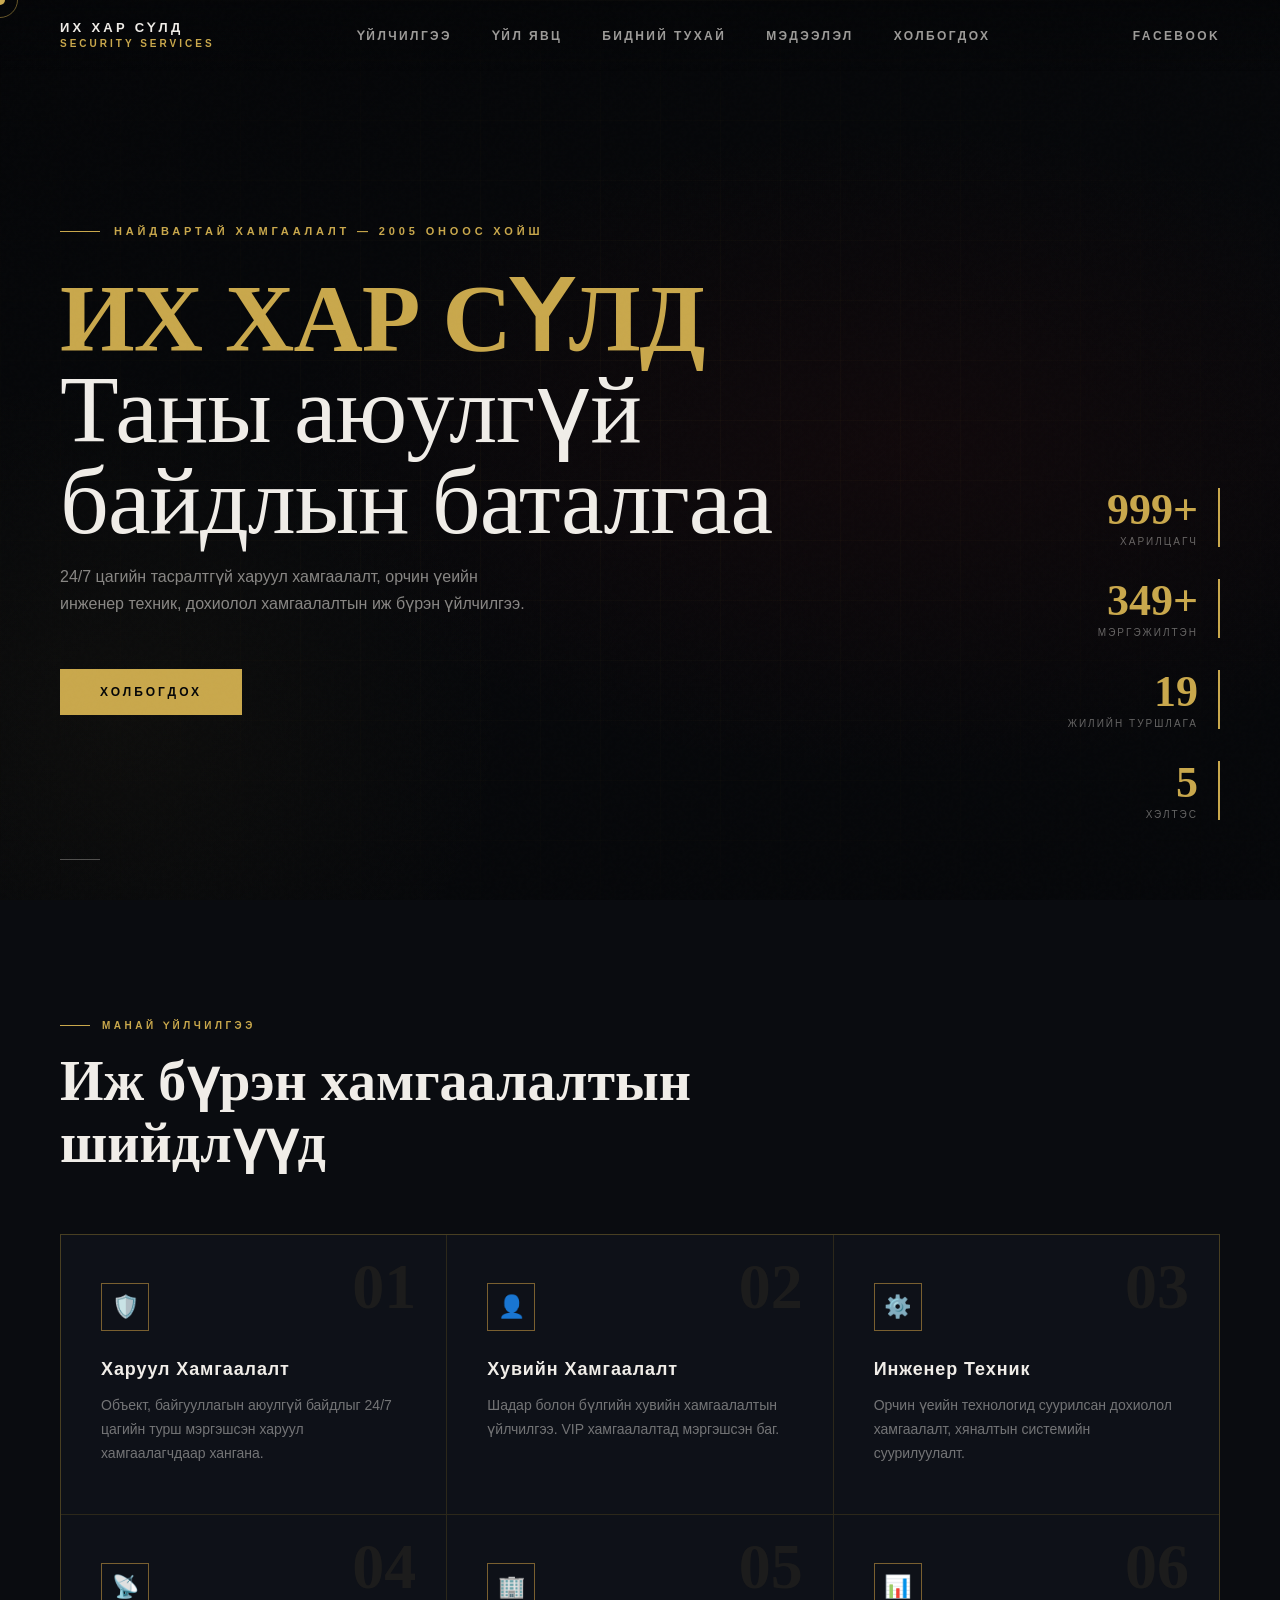
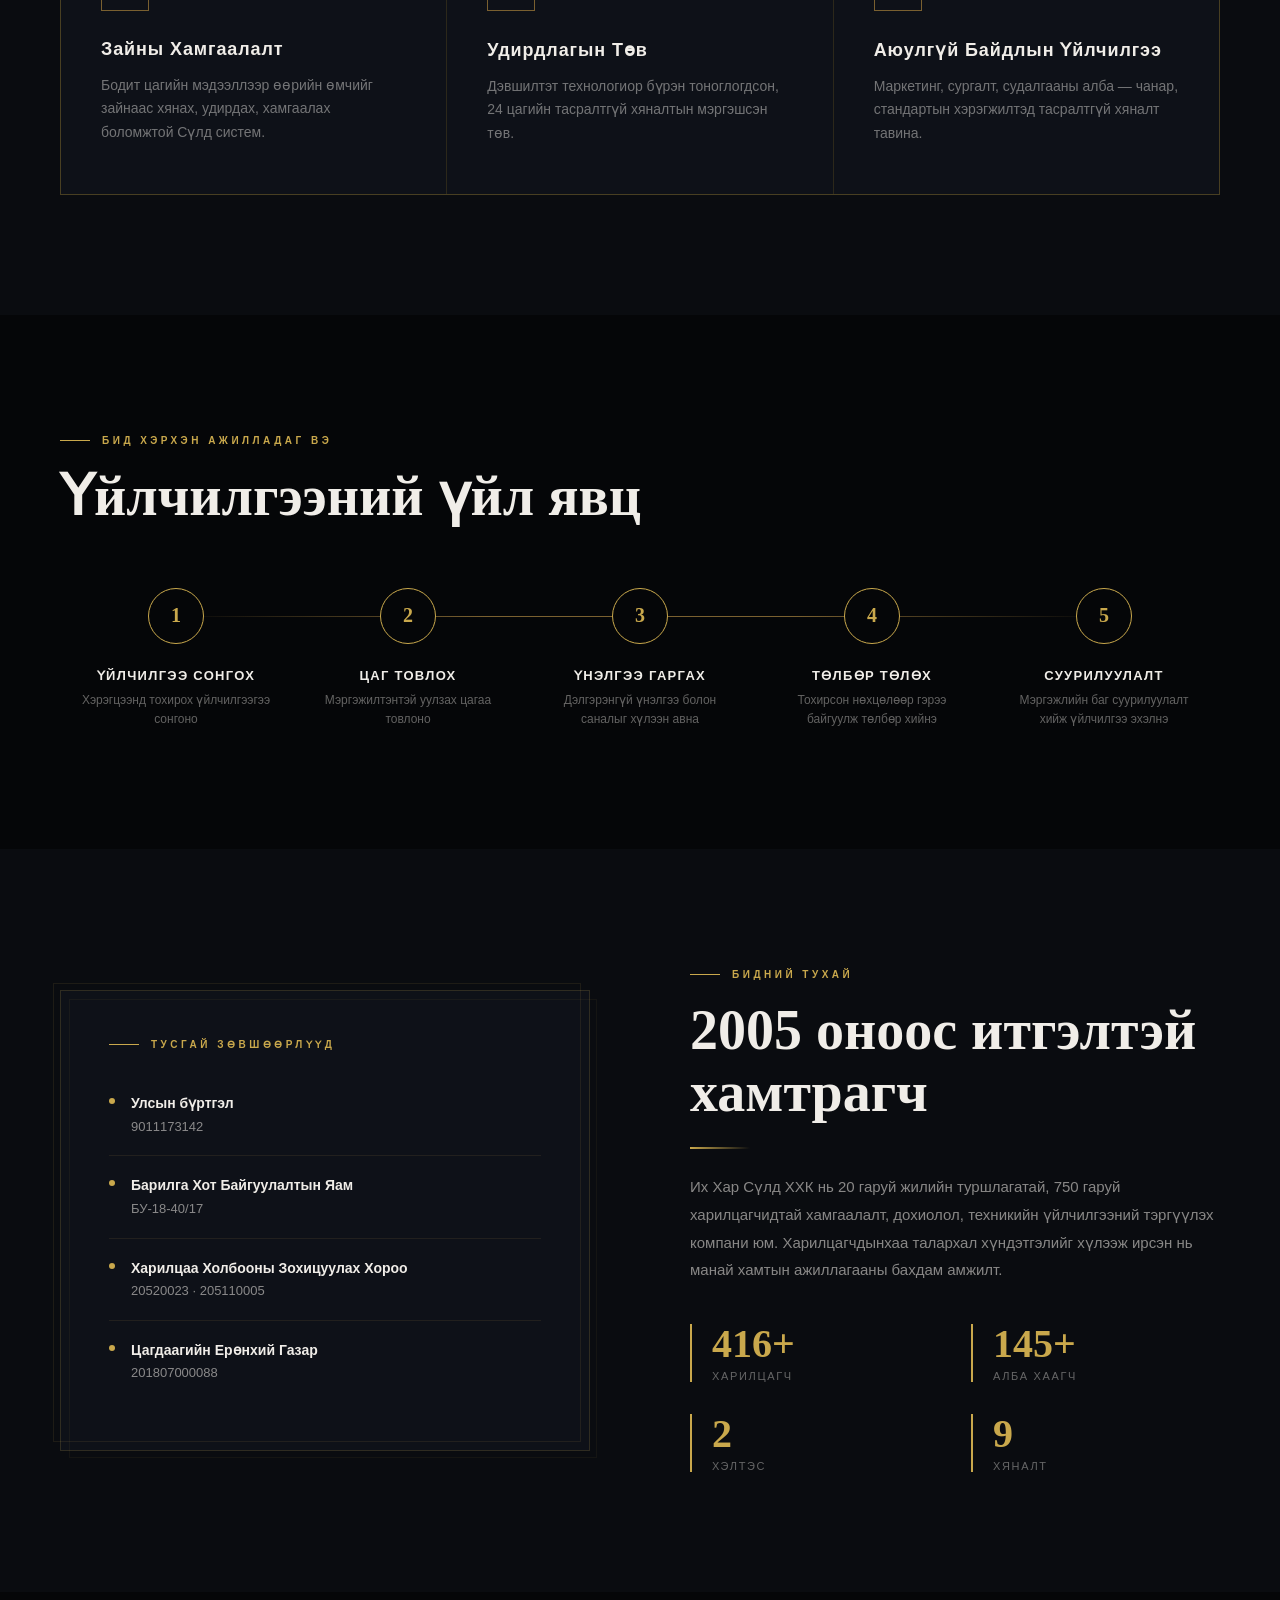
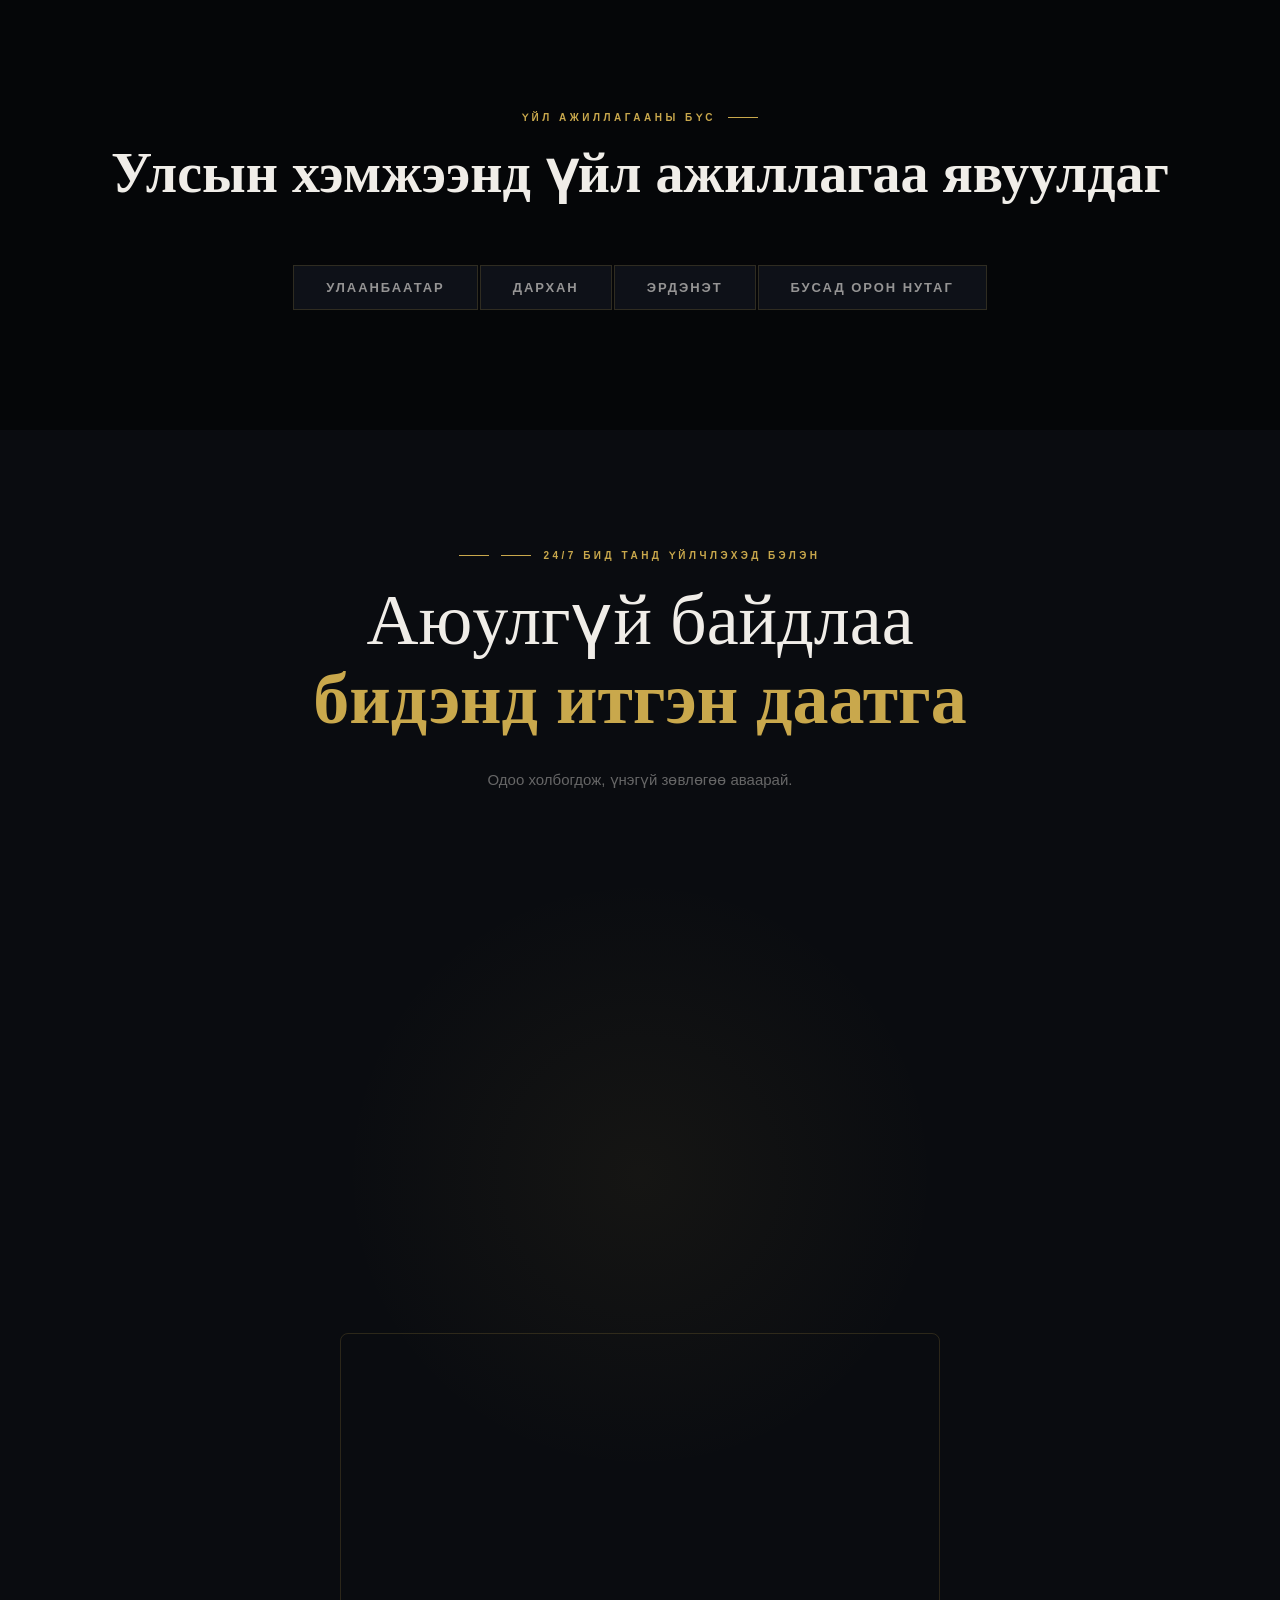
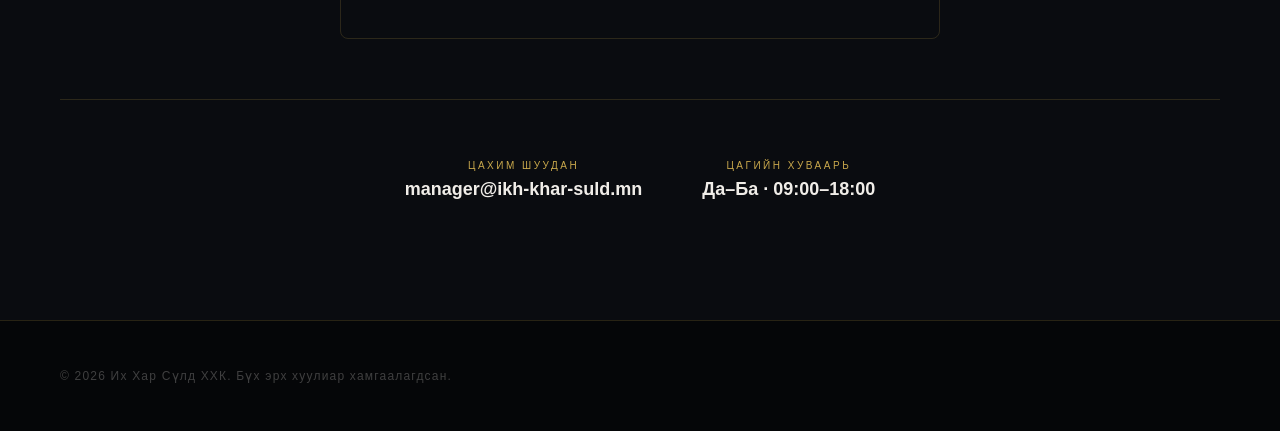
==== index.html @ 45e21edd "Add files via upload" ====
<!DOCTYPE html>
<html lang="mn">
<head>
<meta charset="UTF-8">
<meta name="viewport" content="width=device-width, initial-scale=1.0">
<title>Их Хар Сүлд ХХК</title>
<link rel="icon" href="data:image/svg+xml,<svg xmlns='http://www.w3.org/2000/svg' viewBox='0 0 100 100'><text y='.9em' font-size='90'>🛡️</text></svg>">
<link href="https://fonts.googleapis.com/icon?family=Material+Icons+Round" rel="stylesheet">
  <style>
  :root {
    --black: #050608;
    --deep: #0a0c10;
    --panel: #0e1118;
    --gold: #c9a84c;
    --gold-light: #e8c97a;
    --gold-dim: #7a6030;
    --red: #8b1a1a;
    --red-bright: #c0392b;
    --white: #f0ede8;
    --grey: #6b7280;
    --border: rgba(201,168,76,0.18);
  }

  *, *::before, *::after { margin: 0; padding: 0; box-sizing: border-box; }

  html { scroll-behavior: smooth; }

  body {
    background: var(--black);
    color: var(--white);
    font-family: 'Rajdhani', sans-serif;
    overflow-x: hidden;
    cursor: none;
  }

  /* Custom cursor */
  .cursor {
    width: 10px; height: 10px;
    background: var(--gold);
    border-radius: 50%;
    position: fixed; top: 0; left: 0;
    pointer-events: none;
    z-index: 9999;
    transition: transform 0.1s;
    mix-blend-mode: screen;
  }
  .cursor-ring {
    width: 36px; height: 36px;
    border: 1px solid rgba(201,168,76,0.5);
    border-radius: 50%;
    position: fixed; top: 0; left: 0;
    pointer-events: none;
    z-index: 9998;
    transition: transform 0.18s ease, width 0.2s, height 0.2s;
  }

  /* Noise overlay */
  body::before {
    content: '';
    position: fixed; inset: 0;
    background-image: url("data:image/svg+xml,%3Csvg viewBox='0 0 256 256' xmlns='http://www.w3.org/2000/svg'%3E%3Cfilter id='noise'%3E%3CfeTurbulence type='fractalNoise' baseFrequency='0.9' numOctaves='4' stitchTiles='stitch'/%3E%3C/filter%3E%3Crect width='100%25' height='100%25' filter='url(%23noise)' opacity='0.03'/%3E%3C/svg%3E");
    pointer-events: none;
    z-index: 1000;
    opacity: 0.4;
  }

  /* ─── NAV ─── */
  nav {
    position: fixed; top: 0; left: 0; right: 0;
    z-index: 900;
    padding: 20px 60px;
    display: flex; align-items: center; justify-content: space-between;
    background: linear-gradient(to bottom, rgba(5,6,8,0.95), transparent);
    border-bottom: 1px solid transparent;
    transition: border-color 0.3s, background 0.3s;
  }
  nav.scrolled {
    background: rgba(5,6,8,0.97);
    border-bottom: none;
  }
  .nav-logo {
    display: flex; align-items: center; gap: 14px;
    text-decoration: none;
  }
  .nav-logo-icon {
    width: 44px; height: 44px;
    border: 1.5px solid var(--gold);
    display: flex; align-items: center; justify-content: center;
    font-size: 20px;
    color: var(--gold);
    font-family: 'Cormorant Garamond', serif;
    font-weight: 700;
    position: relative;
  }
  .nav-logo-icon::before {
    content: '';
    position: absolute; inset: 3px;
    border: 1px solid rgba(201,168,76,0.2);
  }
  .nav-logo-text {
    font-size: 13px; letter-spacing: 0.25em;
    color: var(--white); text-transform: uppercase;
    font-weight: 600; line-height: 1.3;
  }
  .nav-logo-text span {
    display: block; color: var(--gold); font-size: 10px; letter-spacing: 0.3em;
  }
  .nav-links {
    display: flex; gap: 40px; list-style: none;
  }
  .nav-links a {
    color: rgba(240,237,232,0.65);
    text-decoration: none;
    font-size: 12px; letter-spacing: 0.2em; text-transform: uppercase;
    font-weight: 600;
    transition: color 0.3s;
    position: relative;
  }
  .nav-links a::after {
    content: '';
    position: absolute; bottom: -4px; left: 0; right: 0;
    height: 1px; background: var(--gold);
    transform: scaleX(0); transform-origin: left;
    transition: transform 0.3s;
  }
  .nav-links a:hover { color: var(--gold); }
  .nav-links a:hover::after { transform: scaleX(1); }
  .nav-cta {
    background: transparent;
    border: 1px solid var(--gold);
    color: var(--gold);
    padding: 10px 24px;
    font-size: 11px; letter-spacing: 0.2em; text-transform: uppercase;
    font-weight: 600; font-family: 'Rajdhani', sans-serif;
    cursor: none;
    transition: background 0.3s, color 0.3s;
  }
  .nav-cta:hover { background: var(--gold); color: var(--black); }

  /* ─── HERO ─── */
  .hero {
    min-height: 100vh;
    display: flex; flex-direction: column; justify-content: center;
    padding: 120px 60px 80px;
    position: relative;
    overflow: hidden;
  }
  .hero-bg {
    position: absolute; inset: 0;
    background: transparent;
    z-index: 0;
  }
  .hero-bg::after {
    content: '';
    position: absolute; inset: 0;
    background-image: url('img/background.jpg');
    background-size: cover;
    background-position: center;
    background-attachment: fixed;
    background-repeat: no-repeat;
    opacity: 0.5;
    z-index: 0;
  }
  .hero-bg::before {
    content: '';
    position: absolute; inset: 0;
    background:
      radial-gradient(ellipse 80% 60% at 70% 50%, rgba(139,26,26,0.08) 0%, transparent 60%),
      radial-gradient(ellipse 60% 80% at 10% 80%, rgba(201,168,76,0.04) 0%, transparent 50%),
      linear-gradient(160deg, rgba(5,6,8,0.3) 0%, rgba(10,12,16,0.3) 50%, rgba(8,10,14,0.3) 100%);
    z-index: 1;
  }
  .hero-grid {
    position: absolute; inset: 0;
    background-image:
      linear-gradient(rgba(201,168,76,0.04) 1px, transparent 1px),
      linear-gradient(90deg, rgba(201,168,76,0.04) 1px, transparent 1px);
    background-size: 60px 60px;
    mask-image: radial-gradient(ellipse 70% 70% at 50% 50%, black, transparent);
    z-index: 1;
  }
  .hero-line-top {
    position: absolute; top: 0; left: 60px; right: 60px;
    height: 1px;
    background: linear-gradient(90deg, transparent, var(--gold), transparent);
    opacity: 0.4;
    animation: lineGlow 3s ease-in-out infinite alternate;
  }
  @keyframes lineGlow {
    from { opacity: 0.2; }
    to { opacity: 0.6; }
  }
  .hero-content { position: relative; z-index: 2; max-width: 800px; }
  .hero-tag {
    font-size: 11px; letter-spacing: 0.35em; text-transform: uppercase;
    color: var(--gold); font-weight: 600;
    display: flex; align-items: center; gap: 14px;
    margin-bottom: 36px;
    opacity: 0; animation: fadeUp 0.8s 0.2s forwards;
  }
  .hero-tag::before {
    content: ''; width: 40px; height: 1px; background: var(--gold);
  }
  .hero-title {
    font-family: 'Cormorant Garamond', serif;
    font-size: clamp(52px, 8vw, 96px);
    font-weight: 300; line-height: 0.95;
    letter-spacing: -0.01em;
    margin-bottom: 16px;
    opacity: 0; animation: fadeUp 0.9s 0.4s forwards;
  }
  .hero-title strong {
    font-weight: 700; color: var(--gold);
    display: block;
  }
  .hero-title em {
    font-style: normal; color: rgba(240,237,232,0.45);
    font-size: 0.55em; letter-spacing: 0.15em;
    display: block; margin-top: 8px;
    font-family: 'Rajdhani', sans-serif; font-weight: 400;
  }
  .hero-desc {
    font-size: 16px; line-height: 1.7;
    color: rgba(240,237,232,0.55);
    max-width: 480px; margin-bottom: 52px;
    font-weight: 400;
    opacity: 0; animation: fadeUp 1s 0.6s forwards;
  }
  .hero-actions {
    display: flex; gap: 20px; align-items: center;
    opacity: 0; animation: fadeUp 1s 0.8s forwards;
  }
  .btn-primary {
    background: var(--gold);
    color: var(--black);
    padding: 16px 40px;
    font-family: 'Rajdhani', sans-serif;
    font-size: 12px; letter-spacing: 0.25em; text-transform: uppercase;
    font-weight: 700; text-decoration: none;
    display: inline-block;
    transition: background 0.3s, transform 0.2s;
    position: relative; overflow: hidden;
  }
  .btn-primary::before {
    content: '';
    position: absolute; top: 0; left: -100%; right: 100%; bottom: 0;
    background: rgba(255,255,255,0.15);
    transition: left 0.4s, right 0.4s;
  }
  .btn-primary:hover::before { left: 0; right: 0; }
  .btn-secondary {
    color: rgba(240,237,232,0.6);
    font-size: 12px; letter-spacing: 0.2em; text-transform: uppercase;
    font-weight: 600; text-decoration: none;
    display: flex; align-items: center; gap: 10px;
    transition: color 0.3s;
  }
  .btn-secondary:hover { color: var(--gold); }
  .btn-secondary::after { content: '→'; font-size: 16px; transition: transform 0.2s; }
  .btn-secondary:hover::after { transform: translateX(4px); }

  .hero-stats {
    position: absolute; right: 60px; bottom: 80px;
    display: flex; flex-direction: column; gap: 32px;
    z-index: 2;
    opacity: 0; animation: fadeLeft 1s 1s forwards;
  }
  .stat {
    text-align: right;
    border-right: 2px solid var(--gold);
    padding-right: 20px;
  }
  .stat-num {
    font-family: 'Cormorant Garamond', serif;
    font-size: 44px; font-weight: 700;
    color: var(--gold); line-height: 1;
  }
  .stat-label {
    font-size: 10px; letter-spacing: 0.2em; text-transform: uppercase;
    color: rgba(240,237,232,0.4); margin-top: 4px;
  }

  .scroll-hint {
    position: absolute; bottom: 40px; left: 60px;
    display: flex; align-items: center; gap: 12px;
    font-size: 10px; letter-spacing: 0.25em; text-transform: uppercase;
    color: rgba(240,237,232,0.3);
    z-index: 2;
    opacity: 0; animation: fadeUp 1s 1.2s forwards;
  }
  .scroll-line {
    width: 40px; height: 1px;
    background: rgba(240,237,232,0.3);
    position: relative; overflow: hidden;
  }
  .scroll-line::after {
    content: '';
    position: absolute; top: 0; left: -100%; bottom: 0; width: 100%;
    background: var(--gold);
    animation: scrollAnim 2s ease-in-out infinite;
  }
  @keyframes scrollAnim {
    0% { left: -100%; } 100% { left: 100%; }
  }

  @keyframes fadeUp {
    from { opacity: 0; transform: translateY(30px); }
    to { opacity: 1; transform: translateY(0); }
  }
  @keyframes fadeLeft {
    from { opacity: 0; transform: translateX(30px); }
    to { opacity: 1; transform: translateX(0); }
  }

  /* ─── SECTION BASE ─── */
  section { padding: 120px 60px; }
  .section-tag {
    font-size: 10px; letter-spacing: 0.35em; text-transform: uppercase;
    color: var(--gold); font-weight: 600;
    display: flex; align-items: center; gap: 12px;
    margin-bottom: 20px;
  }
  .section-tag::before { content: ''; width: 30px; height: 1px; background: var(--gold); }
  .section-title {
    font-family: 'Cormorant Garamond', serif;
    font-size: clamp(36px, 5vw, 56px);
    font-weight: 600; line-height: 1.1;
    margin-bottom: 60px;
  }
  .divider {
    width: 60px; height: 2px;
    background: linear-gradient(90deg, var(--gold), transparent);
    margin: 24px 0;
  }

  /* ─── SERVICES ─── */
  .services-section {
    background: var(--deep);
    background-image: url('img/background.jpg');
    background-size: cover;
    background-position: center;
    background-attachment: fixed;
    background-repeat: no-repeat;
    background-blend-mode: overlay;
  }
  .services-grid {
    display: grid;
    grid-template-columns: repeat(3, 1fr);
    gap: 1px;
    background: var(--border);
    border: 1px solid var(--border);
  }
  .service-card {
    background: var(--panel);
    padding: 48px 40px;
    position: relative;
    overflow: hidden;
    transition: background 0.4s;
  }
  .service-card::before {
    content: '';
    position: absolute; top: 0; left: 0; right: 0;
    height: 2px;
    background: linear-gradient(90deg, transparent, var(--gold), transparent);
    transform: scaleX(0); transform-origin: center;
    transition: transform 0.5s;
  }
  .service-card:hover { background: #111318; }
  .service-card:hover::before { transform: scaleX(1); }
  .service-num {
    font-family: 'Cormorant Garamond', serif;
    font-size: 64px; font-weight: 700;
    color: rgba(201,168,76,0.08);
    position: absolute; top: 20px; right: 30px;
    line-height: 1;
    transition: color 0.4s;
  }
  .service-card:hover .service-num { color: rgba(201,168,76,0.15); }
  .service-icon {
    width: 48px; height: 48px;
    border: 1px solid var(--gold-dim);
    display: flex; align-items: center; justify-content: center;
    font-size: 22px; margin-bottom: 28px;
    transition: border-color 0.3s;
  }
  .service-card:hover .service-icon { border-color: var(--gold); }
  .service-title {
    font-size: 18px; font-weight: 700;
    letter-spacing: 0.05em; margin-bottom: 14px;
    color: var(--white);
  }
  .service-desc {
    font-size: 14px; line-height: 1.7;
    color: rgba(240,237,232,0.45); font-weight: 400;
  }

  /* ─── HOW WE WORK ─── */
  .process-section {
    background: var(--black);
    background-image: url('img/background.jpg');
    background-size: cover;
    background-position: center;
    background-attachment: fixed;
    background-repeat: no-repeat;
    background-blend-mode: darken;
  }
  .process-flow {
    display: grid; grid-template-columns: repeat(5, 1fr);
    position: relative; margin-top: 20px;
  }
  .process-flow::before {
    content: '';
    position: absolute; top: 28px; left: 10%; right: 10%;
    height: 1px;
    background: linear-gradient(90deg, transparent, var(--gold-dim), var(--gold-dim), transparent);
  }
  .process-step { text-align: center; padding: 0 20px; position: relative; }
  .step-dot {
    width: 56px; height: 56px;
    border: 1.5px solid var(--gold);
    border-radius: 50%;
    display: flex; align-items: center; justify-content: center;
    margin: 0 auto 24px;
    background: var(--black);
    font-family: 'Cormorant Garamond', serif;
    font-size: 20px; font-weight: 700;
    color: var(--gold);
    position: relative; z-index: 1;
    transition: background 0.3s;
  }
  .process-step:hover .step-dot { background: var(--gold); color: var(--black); }
  .step-title {
    font-size: 13px; letter-spacing: 0.1em;
    font-weight: 700; color: var(--white);
    text-transform: uppercase; margin-bottom: 8px;
  }
  .step-desc {
    font-size: 12px; color: rgba(240,237,232,0.4); line-height: 1.6;
  }

  /* ─── ABOUT ─── */
  .about-section {
    background: var(--deep);
    background-image: url('img/background.jpg');
    background-size: cover;
    background-position: center;
    background-attachment: fixed;
    background-repeat: no-repeat;
    background-blend-mode: overlay;
    display: grid; grid-template-columns: 1fr 1fr;
    gap: 100px; align-items: center;
  }
  .about-visual {
    position: relative;
  }
  .about-frame {
    border: 1px solid var(--border);
    padding: 48px;
    background: var(--panel);
    position: relative;
  }
  .about-frame::before {
    content: '';
    position: absolute; top: -8px; left: -8px; right: 8px; bottom: 8px;
    border: 1px solid rgba(201,168,76,0.1);
    pointer-events: none;
  }
  .about-frame::after {
    content: '';
    position: absolute; top: 8px; left: 8px; right: -8px; bottom: -8px;
    border: 1px solid rgba(201,168,76,0.06);
    pointer-events: none;
  }
  .license-item {
    display: flex; gap: 16px; align-items: flex-start;
    padding: 18px 0; border-bottom: 1px solid rgba(201,168,76,0.1);
  }
  .license-item:last-child { border-bottom: none; }
  .license-dot {
    width: 6px; height: 6px;
    background: var(--gold); border-radius: 50%;
    margin-top: 6px; flex-shrink: 0;
  }
  .license-text { font-size: 13px; color: rgba(240,237,232,0.55); line-height: 1.6; }
  .license-text strong { color: var(--white); display: block; margin-bottom: 2px; font-size: 14px; }
  .about-text .section-title { margin-bottom: 24px; }
  .about-body {
    font-size: 15px; line-height: 1.85;
    color: rgba(240,237,232,0.55); margin-bottom: 40px;
  }
  .about-stats {
    display: grid; grid-template-columns: repeat(2, 1fr); gap: 32px;
  }
  .astat {
    border-left: 2px solid var(--gold);
    padding-left: 20px;
  }
  .astat-num {
    font-family: 'Cormorant Garamond', serif;
    font-size: 40px; font-weight: 700; color: var(--gold); line-height: 1;
  }
  .astat-label {
    font-size: 11px; letter-spacing: 0.15em; text-transform: uppercase;
    color: rgba(240,237,232,0.4); margin-top: 6px;
  }

  /* ─── REGIONS ─── */
  .regions-section {
    background: var(--black);
    background-image: url('img/background.jpg');
    background-size: cover;
    background-position: center;
    background-attachment: fixed;
    background-repeat: no-repeat;
    background-blend-mode: darken;
    text-align: center;
  }
  .regions-section .section-tag { justify-content: center; }
  .regions-section .section-tag::before { display: none; }
  .regions-section .section-tag::after { content: ''; width: 30px; height: 1px; background: var(--gold); }
  .regions-grid {
    display: flex; justify-content: center; gap: 2px;
    flex-wrap: wrap; margin-top: 20px;
  }
  .region-chip {
    background: var(--panel);
    border: 1px solid var(--border);
    padding: 14px 32px;
    font-size: 13px; letter-spacing: 0.15em; text-transform: uppercase;
    font-weight: 600; color: rgba(240,237,232,0.6);
    transition: background 0.3s, color 0.3s, border-color 0.3s;
  }
  .region-chip:hover {
    background: rgba(201,168,76,0.08);
    border-color: var(--gold);
    color: var(--gold);
  }

  /* ─── CTA ─── */
  .cta-section {
    background: var(--deep);
    background-image: url('img/background.jpg');
    background-size: cover;
    background-position: center;
    background-attachment: fixed;
    background-repeat: no-repeat;
    background-blend-mode: overlay;
    text-align: center;
    padding: 120px 60px;
    position: relative; overflow: hidden;
  }
  .cta-section::before {
    content: '';
    position: absolute; top: 50%; left: 50%;
    transform: translate(-50%, -50%);
    width: 600px; height: 600px;
    background: radial-gradient(ellipse, rgba(201,168,76,0.06) 0%, transparent 70%);
    pointer-events: none;
  }
  .cta-title {
    font-family: 'Cormorant Garamond', serif;
    font-size: clamp(40px, 6vw, 72px);
    font-weight: 300; line-height: 1.1;
    max-width: 700px; margin: 0 auto 32px;
  }
  .cta-title strong { font-weight: 700; color: var(--gold); }
  .cta-sub {
    font-size: 15px; color: rgba(240,237,232,0.4);
    margin-bottom: 52px; max-width: 400px; margin-inline: auto; margin-bottom: 52px;
  }
  .cta-contact {
    display: flex; justify-content: center; gap: 60px;
    flex-wrap: wrap; margin-top: 60px;
    padding-top: 60px;
    border-top: 1px solid var(--border);
  }
  .contact-item { text-align: center; }
  .contact-label {
    font-size: 10px; letter-spacing: 0.25em; text-transform: uppercase;
    color: var(--gold); margin-bottom: 8px;
  }
  .contact-value {
    font-size: 18px; font-weight: 600; color: var(--white);
  }

  /* ─── FOOTER ─── */
  footer {
    background: var(--black);
    border-top: 1px solid var(--border);
    padding: 48px 60px;
    display: flex; align-items: center; justify-content: space-between;
  }
  .footer-copy {
    font-size: 12px; letter-spacing: 0.1em;
    color: rgba(240,237,232,0.25);
  }
  .footer-links {
    display: flex; gap: 32px; list-style: none;
  }
  .footer-links a {
    font-size: 11px; letter-spacing: 0.15em; text-transform: uppercase;
    color: rgba(240,237,232,0.3); text-decoration: none;
    transition: color 0.3s;
  }
  .footer-links a:hover { color: var(--gold); }

  /* ─── REVEAL ANIMATION ─── */
  .reveal {
    opacity: 0; transform: translateY(40px);
    transition: opacity 0.8s ease, transform 0.8s ease;
  }
  .reveal.visible { opacity: 1; transform: translateY(0); }

  @media (max-width: 1024px) {
    nav, .hero, section, footer { padding-left: 32px; padding-right: 32px; }
    .services-grid { grid-template-columns: repeat(2, 1fr); }
    .about-section { grid-template-columns: 1fr; gap: 60px; padding: 80px 32px; }
    .hero-stats { position: static; flex-direction: row; gap: 40px; margin-top: 60px; }
    .stat { text-align: left; border-right: none; border-left: 2px solid var(--gold); padding-left: 16px; padding-right: 0; }
    .process-flow { grid-template-columns: repeat(3, 1fr); gap: 40px; }
    .process-flow::before { display: none; }
    nav { padding: 16px 32px; }
    .nav-links { display: none; }
  }

  @media (max-width: 640px) {
    .services-grid { grid-template-columns: 1fr; }
    .process-flow { grid-template-columns: 1fr 1fr; }
    .about-stats { grid-template-columns: 1fr 1fr; }
  }
</style>
</head>
<body>

<div class="cursor" id="cursor"></div>
<div class="cursor-ring" id="cursorRing"></div>

<!-- NAV -->
<nav id="navbar">
  <a href="" class="nav-logo">
  <div class="nav-logo-text">
    Их Хар Сүлд
    <span>Security Services</span>
  </div>
</a>
  <ul class="nav-links">
    <li><a href="#services">Үйлчилгээ</a></li>
    <li><a href="#process">Үйл явц</a></li>
    <li><a href="#about">Бидний тухай</a></li>
    <li><a href="info.html">Мэдээлэл</a></li>
    <li><a href="#contact">Холбогдох</a></li>
  </ul>
  <ul class="nav-links">
    <li><a href="https://www.facebook.com/profile.php?id=100063890950295">Facebook</a></li>
  </ul>
</nav>

<!-- HERO -->
<section class="hero">
  <div class="hero-bg"></div>
  <div class="hero-grid"></div>
  <div class="hero-line-top"></div>

  <div class="hero-content">
    <div class="hero-tag">Найдвартай хамгаалалт — 2005 оноос хойш</div>
    <h1 class="hero-title">
      <strong>ИХ ХАР СҮЛД</strong>
      Таны аюулгүй байдлын
      баталгаа
    </h1>
    <p class="hero-desc">
      24/7 цагийн тасралтгүй харуул хамгаалалт, орчин үеийн инженер техник, дохиолол хамгаалалтын иж бүрэн үйлчилгээ.
    </p>
    <div class="hero-actions">
      <a href="#contact" class="btn-primary">Холбогдох</a>
    </div>
  </div>

  <div class="hero-stats">
    <div class="stat">
      <div class="stat-num">1000+</div>
      <div class="stat-label">Харилцагч</div>
    </div>
    <div class="stat">
      <div class="stat-num">350+</div>
      <div class="stat-label">Мэргэжилтэн</div>
    </div>
    <div class="stat">
      <div class="stat-num">20+</div>
      <div class="stat-label">Жилийн туршлага</div>
    </div>
    <div class="stat">
      <div class="stat-num">6</div>
      <div class="stat-label">Хэлтэс</div>
    </div>
  </div>

  <div class="scroll-hint">
    <div class="scroll-line"> </div>
</section>

<!-- SERVICES -->
<section class="services-section" id="services">
  <div class="section-tag reveal">Манай үйлчилгээ</div>
  <h2 class="section-title reveal">Иж бүрэн хамгаалалтын<br>шийдлүүд</h2>
  <div class="services-grid reveal">
    <div class="service-card">
      <div class="service-num">01</div>
      <div class="service-icon">🛡️</div>
      <div class="service-title">Харуул Хамгаалалт</div>
      <p class="service-desc">Объект, байгууллагын аюулгүй байдлыг 24/7 цагийн турш мэргэшсэн харуул хамгаалагчдаар хангана.</p>
    </div>
    <div class="service-card">
      <div class="service-num">02</div>
      <div class="service-icon">👤</div>
      <div class="service-title">Хувийн Хамгаалалт</div>
      <p class="service-desc">Шадар болон бүлгийн хувийн хамгаалалтын үйлчилгээ. VIP хамгаалалтад мэргэшсэн баг.</p>
    </div>
    <div class="service-card">
      <div class="service-num">03</div>
      <div class="service-icon">⚙️</div>
      <div class="service-title">Инженер Техник</div>
      <p class="service-desc">Орчин үеийн технологид суурилсан дохиолол хамгаалалт, хяналтын системийн суурилуулалт.</p>
    </div>
    <div class="service-card">
      <div class="service-num">04</div>
      <div class="service-icon">📡</div>
      <div class="service-title">Зайны Хамгаалалт</div>
      <p class="service-desc">Бодит цагийн мэдээллээр өөрийн өмчийг зайнаас хянах, удирдах, хамгаалах боломжтой Сүлд систем.</p>
    </div>
    <div class="service-card">
      <div class="service-num">05</div>
      <div class="service-icon">🏢</div>
      <div class="service-title">Удирдлагын Төв</div>
      <p class="service-desc">Дэвшилтэт технологиор бүрэн тоноглогдсон, 24 цагийн тасралтгүй хяналтын мэргэшсэн төв.</p>
    </div>
    <div class="service-card">
      <div class="service-num">06</div>
      <div class="service-icon">📊</div>
      <div class="service-title">Аюулгүй Байдлын Үйлчилгээ</div>
      <p class="service-desc">Маркетинг, сургалт, судалгааны алба — чанар, стандартын хэрэгжилтэд тасралтгүй хяналт тавина.</p>
    </div>
  </div>
</section>

<!-- PROCESS -->
<section class="process-section" id="process">
  <div class="section-tag reveal">Бид хэрхэн ажилладаг вэ</div>
  <h2 class="section-title reveal">Үйлчилгээний үйл явц</h2>
  <div class="process-flow reveal">
    <div class="process-step">
      <div class="step-dot">1</div>
      <div class="step-title">Үйлчилгээ сонгох</div>
      <p class="step-desc">Хэрэгцээнд тохирох үйлчилгээгээ сонгоно</p>
    </div>
    <div class="process-step">
      <div class="step-dot">2</div>
      <div class="step-title">Цаг товлох</div>
      <p class="step-desc">Мэргэжилтэнтэй уулзах цагаа товлоно</p>
    </div>
    <div class="process-step">
      <div class="step-dot">3</div>
      <div class="step-title">Үнэлгээ гаргах</div>
      <p class="step-desc">Дэлгэрэнгүй үнэлгээ болон саналыг хүлээн авна</p>
    </div>
    <div class="process-step">
      <div class="step-dot">4</div>
      <div class="step-title">Төлбөр төлөх</div>
      <p class="step-desc">Тохирсон нөхцөлөөр гэрээ байгуулж төлбөр хийнэ</p>
    </div>
    <div class="process-step">
      <div class="step-dot">5</div>
      <div class="step-title">Суурилуулалт</div>
      <p class="step-desc">Мэргэжлийн баг суурилуулалт хийж үйлчилгээ эхэлнэ</p>
    </div>
  </div>
</section>

<!-- ABOUT -->
<section class="about-section" id="about">
  <div class="about-visual reveal">
    <div class="about-frame">
      <div class="section-tag" style="margin-bottom:24px">Тусгай зөвшөөрлүүд</div>
      <div class="license-item">
        <div class="license-dot"></div>
        <div class="license-text">
          <strong>Улсын бүртгэл</strong>
          9011173142
        </div>
      </div>
      <div class="license-item">
        <div class="license-dot"></div>
        <div class="license-text">
          <strong>Барилга Хот Байгуулалтын Яам</strong>
          БУ-18-40/17
        </div>
      </div>
      <div class="license-item">
        <div class="license-dot"></div>
        <div class="license-text">
          <strong>Харилцаа Холбооны Зохицуулах Хороо</strong>
          20520023 · 205110005
        </div>
      </div>
      <div class="license-item">
        <div class="license-dot"></div>
        <div class="license-text">
          <strong>Цагдаагийн Ерөнхий Газар</strong>
          201807000088
        </div>
      </div>
    </div>
  </div>
  <div class="about-text reveal">
    <div class="section-tag">Бидний тухай</div>
    <h2 class="section-title">2005 оноос итгэлтэй хамтрагч</h2>
    <div class="divider"></div>
    <p class="about-body">
      Их Хар Сүлд ХХК нь 20 гаруй жилийн туршлагатай, 750 гаруй харилцагчидтай хамгаалалт, дохиолол, техникийн үйлчилгээний тэргүүлэх компани юм. Харилцагчдынхаа талархал хүндэтгэлийг хүлээж ирсэн нь манай хамтын ажиллагааны бахдам амжилт.
    </p>
    <div class="about-stats">
      <div class="astat">
        <div class="astat-num">1000+</div>
        <div class="astat-label">Харилцагч</div>
      </div>
      <div class="astat">
        <div class="astat-num">350+</div>
        <div class="astat-label">Алба хаагч</div>
      </div>
      <div class="astat">
        <div class="astat-num">6</div>
        <div class="astat-label">Хэлтэс</div>
      </div>
      <div class="astat">
        <div class="astat-num">24/7</div>
        <div class="astat-label">Хяналт</div>
      </div>
    </div>
  </div>
</section>

<!-- REGIONS -->
<section class="regions-section">
  <div class="section-tag reveal">Үйл ажиллагааны бүс</div>
  <h2 class="section-title reveal">Улсын хэмжээнд үйл ажиллагаа явуулдаг</h2>
  <div class="regions-grid reveal">
    <div class="region-chip">Улаанбаатар</div>
    <div class="region-chip">Дархан</div>
    <div class="region-chip">Эрдэнэт</div>
    <div class="region-chip">Бусад орон нутаг</div>
  </div>
</section>

<!-- CTA -->
<section class="cta-section" id="contact">
  <div class="section-tag reveal" style="justify-content:center">
    <span style="display:flex;align-items:center;gap:12px">
      <span style="width:30px;height:1px;background:var(--gold);display:inline-block"></span>
      24/7 бид танд үйлчлэхэд бэлэн
    </span>
  </div>
  <h2 class="cta-title reveal">
    Аюулгүй байдлаа<br><strong>бидэнд итгэн даатга</strong>
  </h2>
  <p class="cta-sub reveal">Одоо холбогдож, үнэгүй зөвлөгөө аваарай.</p>
  
  <div class="contact-form-container reveal" style="max-width: 500px; margin: 0 auto 60px;">
    <form action="https://formsubmit.co/manager@ikh-khar-suld.mn" method="POST" style="display: flex; flex-direction: column; gap: 16px;">
      <input 
        type="text" 
        name="name"
        placeholder="Таны нэр" 
        required 
        style="padding: 12px; background: rgba(201,168,76,0.08); border: 1px solid var(--gold); color: var(--white); font-family: 'Rajdhani', sans-serif; font-size: 14px;"
      >
      <input 
        type="tel" 
        name="phone"
        placeholder="Утасны дугаар" 
        required 
        style="padding: 12px; background: rgba(201,168,76,0.08); border: 1px solid var(--gold); color: var(--white); font-family: 'Rajdhani', sans-serif; font-size: 14px;"
      >
      <input 
        type="email" 
        name="email"
        placeholder="И-мэйл хаяг" 
        required 
        style="padding: 12px; background: rgba(201,168,76,0.08); border: 1px solid var(--gold); color: var(--white); font-family: 'Rajdhani', sans-serif; font-size: 14px;"
      >
      <textarea 
        name="message"
        placeholder="Санал, хүсэлт, сэтгэгдэл" 
        rows="5" 
        required 
        style="padding: 12px; background: rgba(201,168,76,0.08); border: 1px solid var(--gold); color: var(--white); font-family: 'Rajdhani', sans-serif; font-size: 14px; resize: none;"
      ></textarea>
      <input type="hidden" name="_captcha" value="false">
      <button 
        type="submit" 
        class="btn-primary" 
        style="align-self: center; cursor: pointer; border: none;"
      >
        Илгээх
      </button>
    </form>
  </div>
  
  <a href="tel:+97699086727" class="btn-primary reveal" style="display: inline-block;">📞 +976 9908 6727</a>
  
  <div class="map-container reveal" style="margin: 40px auto; max-width: 600px; border-radius: 8px; overflow: hidden; border: 1px solid var(--border);">
    <iframe 
      src="https://www.google.com/maps/embed?pb=!1m18!1m12!1m3!1d2107.284235871555!2d106.90826726153992!3d47.92327300878402!2m3!1f0!2f0!3f0!3m2!1i1024!2i768!4f13.1!3m3!1m2!1s0x5d9693262fdbaf39%3A0x61ee256e87e4d058!2sIkh%20Khar%20Suld%20ltd%20engineering%20Company!5e1!3m2!1sen!2smn!4v1772764399266!5m2!1sen!2smn" 
      width="100%" 
      height="300" 
      style="border:0;" 
      allowfullscreen="" 
      loading="lazy" 
      referrerpolicy="no-referrer-when-downgrade">
    </iframe>
  </div>
  
  <div class="cta-contact reveal">
    <div class="contact-item">
      <div class="contact-label">Цахим шуудан</div>
      <div class="contact-value">manager@ikh-khar-suld.mn</div>
    </div>
    <div class="contact-item">
      <div class="contact-label">Цагийн хуваарь</div>
      <div class="contact-value">Да–Ба · 09:00–18:00</div>
    </div>
  </div>
</section>

<!-- FOOTER -->
<footer>
  <div class="footer-copy">© 2026 Их Хар Сүлд ХХК. Бүх эрх хуулиар хамгаалагдсан.</div>
</footer>

<script>
  // Contact form - автоматаар FormSubmit.co-д явдаг
  
  // Custom cursor
  const cursor = document.getElementById('cursor');
  const ring = document.getElementById('cursorRing');
  let mx = 0, my = 0, rx = 0, ry = 0;
  document.addEventListener('mousemove', e => { mx = e.clientX; my = e.clientY; });
  function animCursor() {
    cursor.style.transform = `translate(${mx - 5}px, ${my - 5}px)`;
    rx += (mx - rx) * 0.12;
    ry += (my - ry) * 0.12;
    ring.style.transform = `translate(${rx - 18}px, ${ry - 18}px)`;
    requestAnimationFrame(animCursor);
  }
  animCursor();

  // Nav scroll
  window.addEventListener('scroll', () => {
    document.getElementById('navbar').classList.toggle('scrolled', window.scrollY > 60);
  });

  // Reveal on scroll
  const reveals = document.querySelectorAll('.reveal');
  const observer = new IntersectionObserver(entries => {
    entries.forEach((e, i) => {
      if (e.isIntersecting) {
        setTimeout(() => e.target.classList.add('visible'), i * 80);
      }
    });
  }, { threshold: 0.1 });
  reveals.forEach(el => observer.observe(el));

  // Counter animation
  function animateCounter(el, target) {
    let start = 0;
    const duration = 2000;
    const step = timestamp => {
      if (!start) start = timestamp;
      const progress = Math.min((timestamp - start) / duration, 1);
      const val = Math.floor(progress * target);
      el.textContent = val + (target >= 100 ? '+' : '');
      if (progress < 1) requestAnimationFrame(step);
    };
    requestAnimationFrame(step);
  }
  const counterObs = new IntersectionObserver(entries => {
    entries.forEach(e => {
      if (e.isIntersecting) {
        const nums = e.target.querySelectorAll('.stat-num, .astat-num');
        nums.forEach(n => {
          const val = parseInt(n.textContent);
          if (!isNaN(val)) animateCounter(n, val);
        });
        counterObs.unobserve(e.target);
      }
    });
  }, { threshold: 0.3 });
  document.querySelectorAll('.hero-stats, .about-stats').forEach(el => counterObs.observe(el));
</script>
</body>
</html>
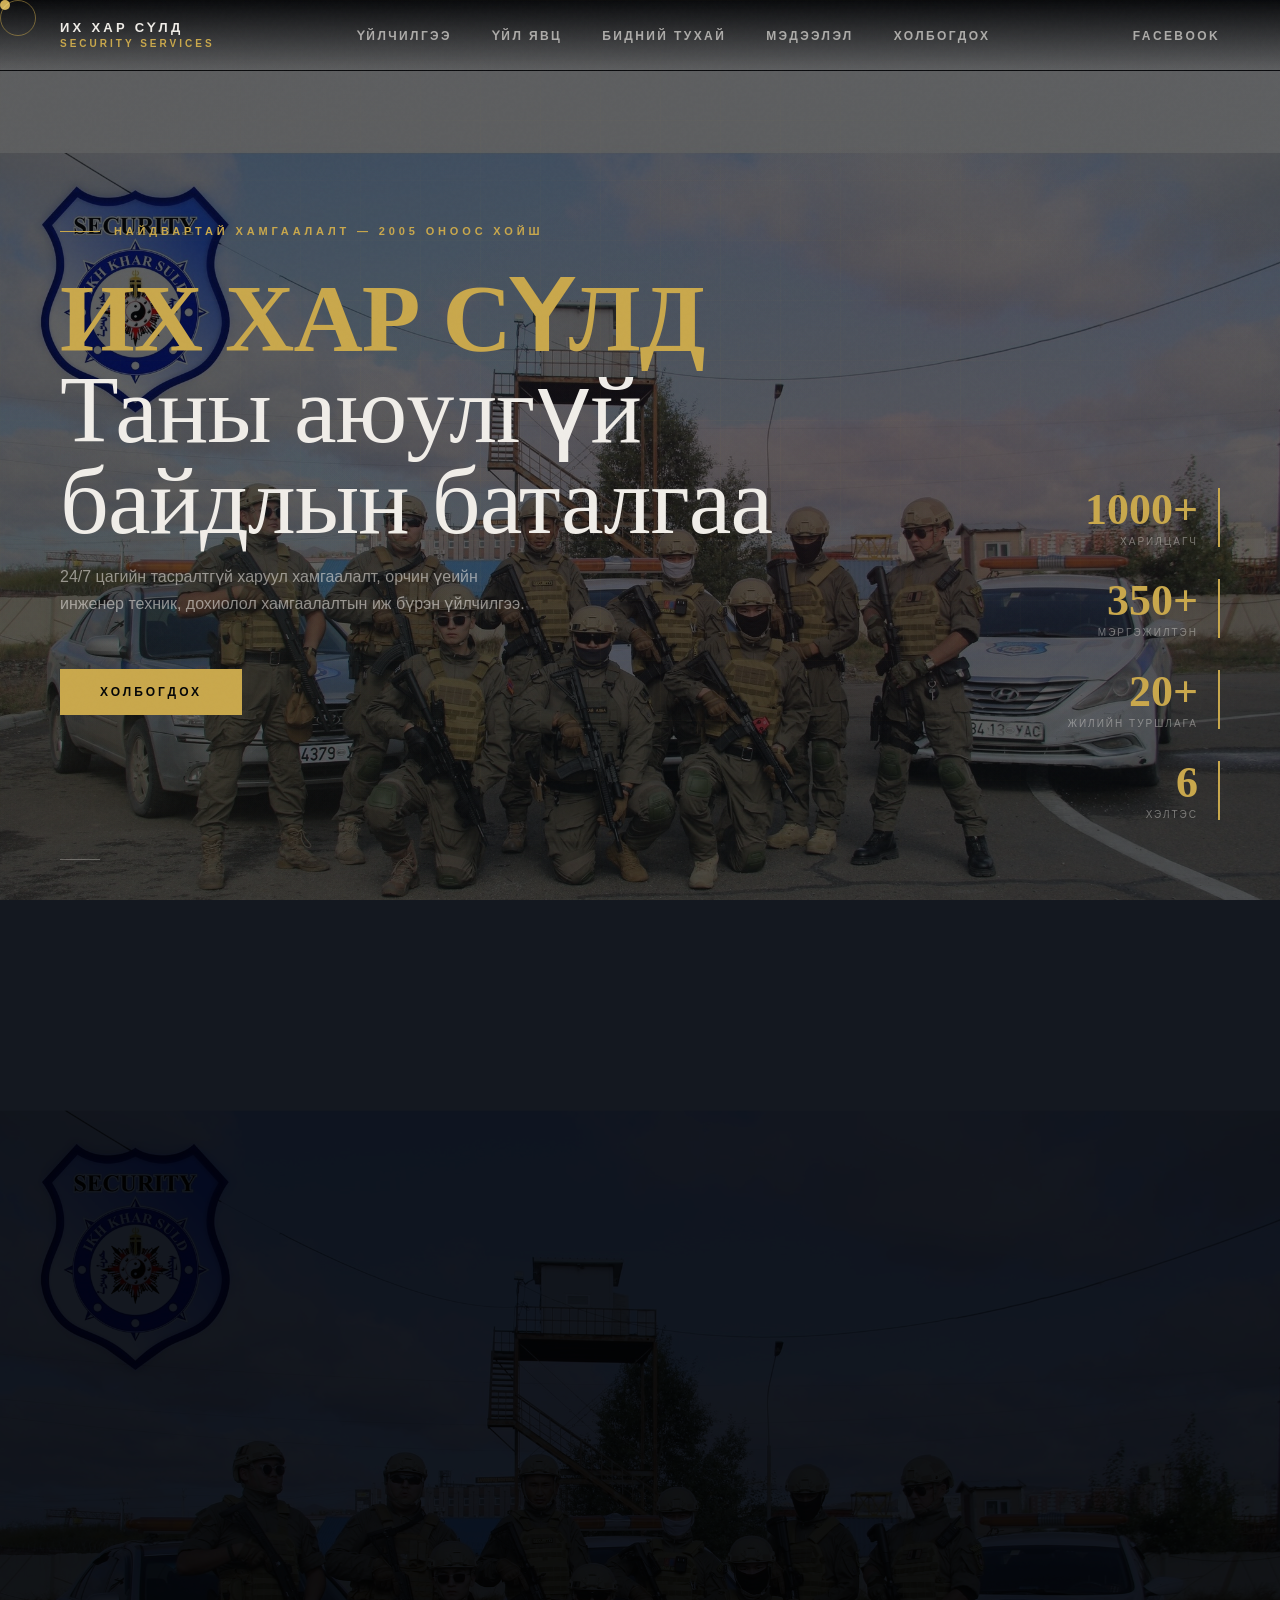
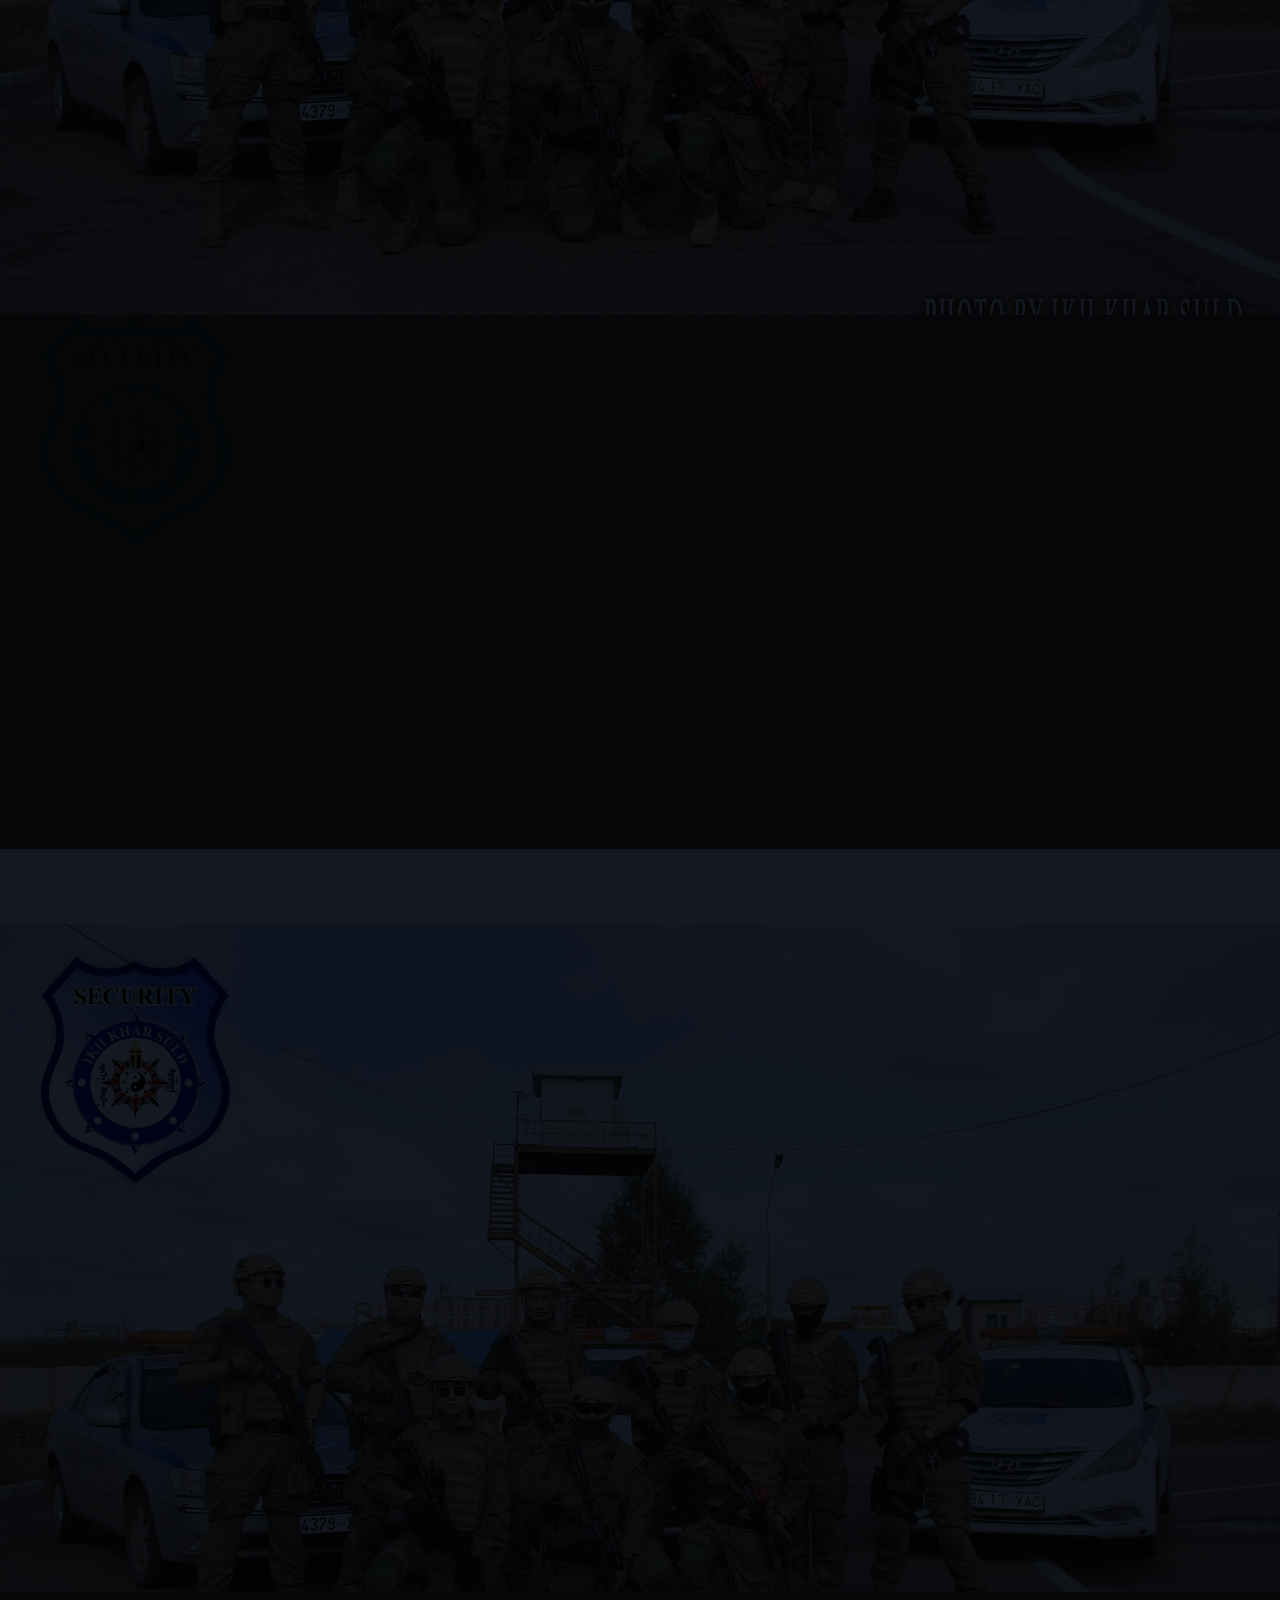
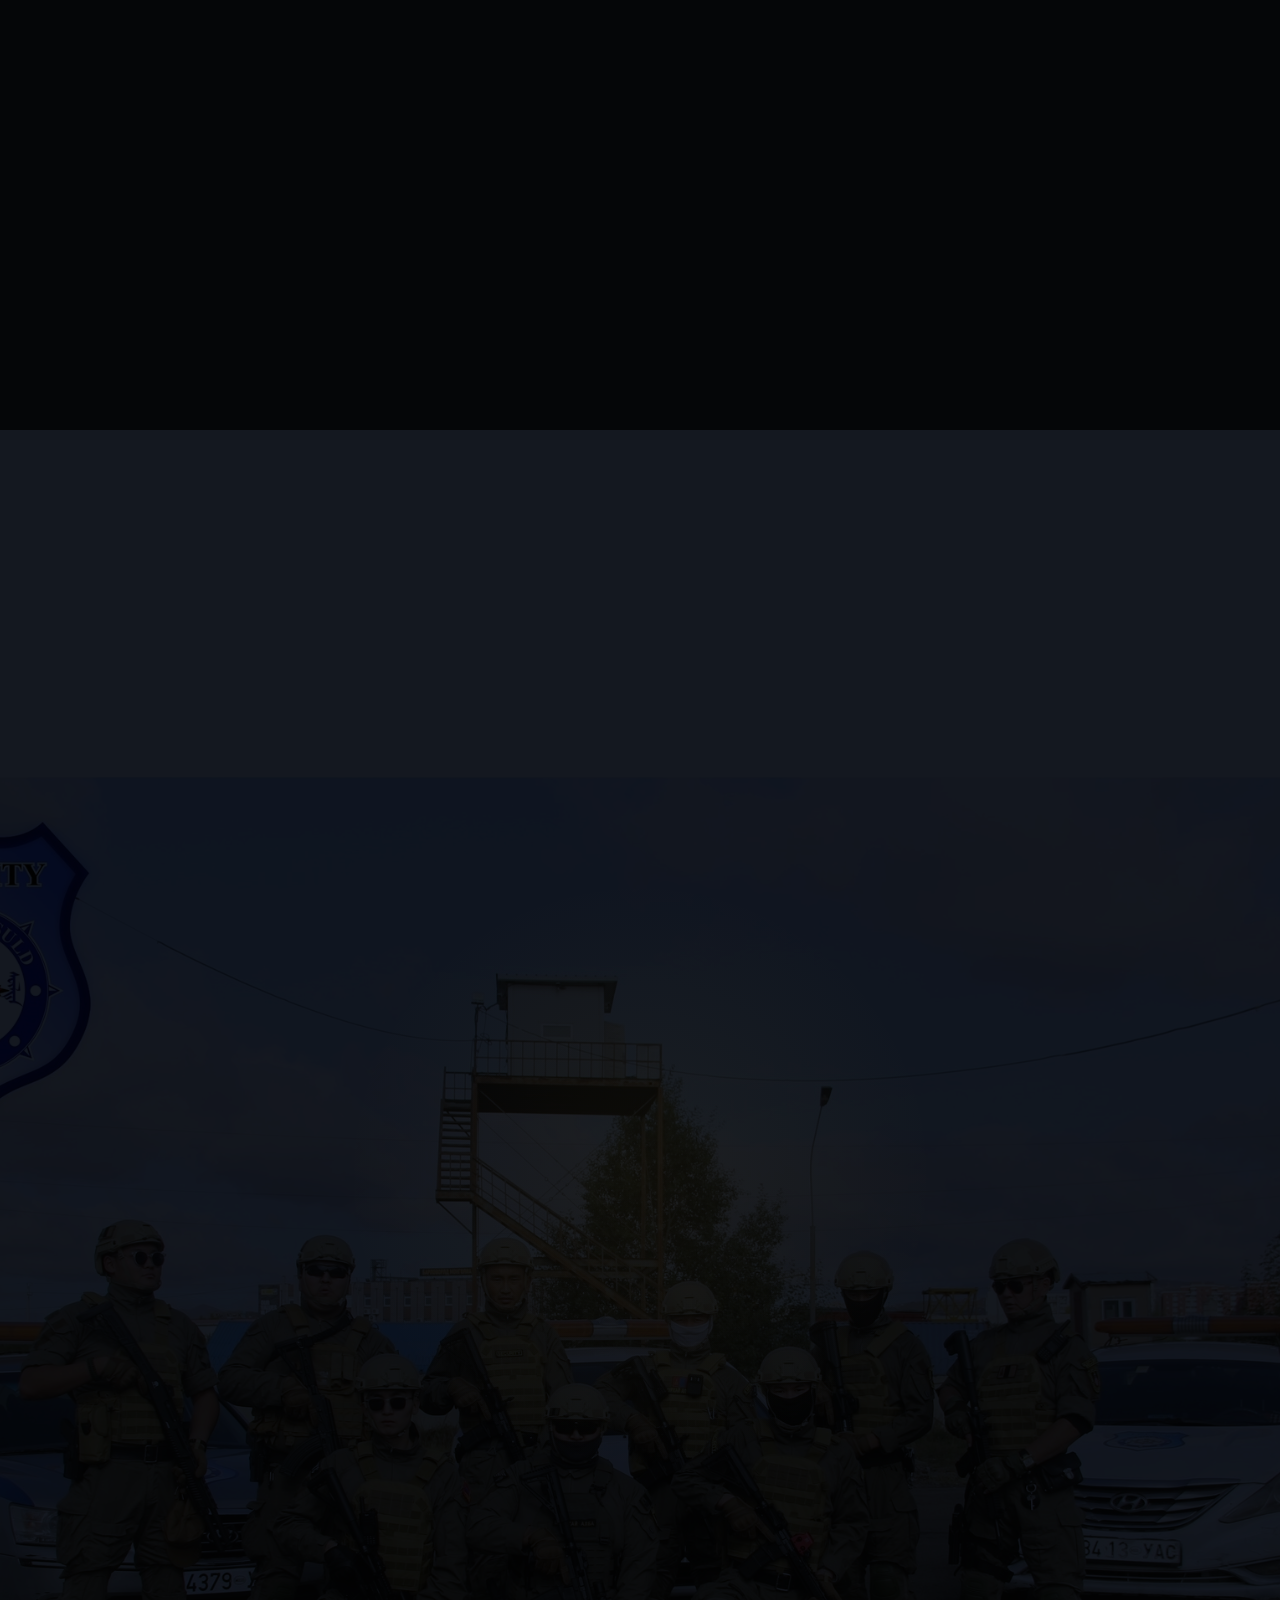
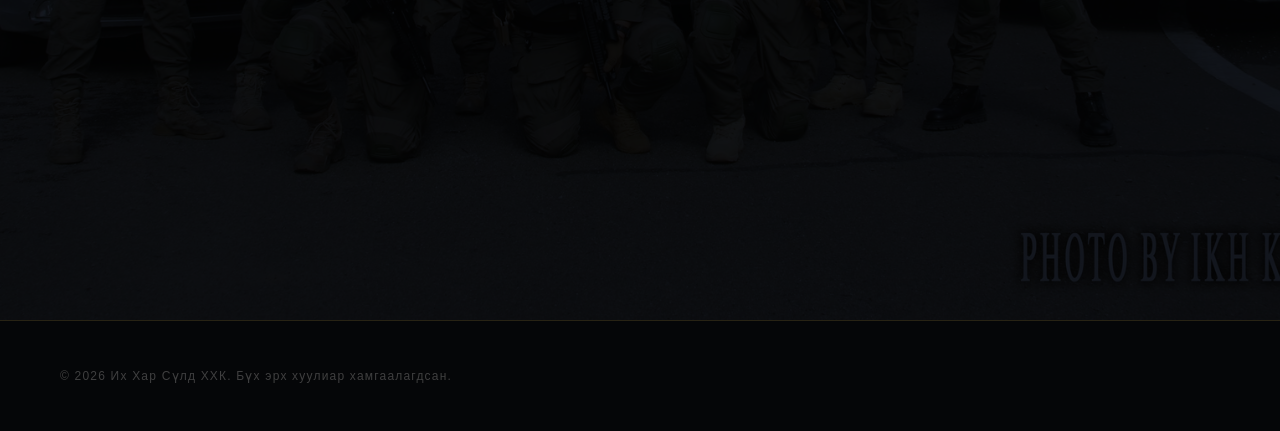
==== commit d8372c64: "Update index.html" ====
--- a/index.html
+++ b/index.html
@@ -30,10 +30,13 @@
     color: var(--white);
     font-family: 'Rajdhani', sans-serif;
     overflow-x: hidden;
-    cursor: none;
-  }
-
-  /* Custom cursor */
+  }
+
+  @media (pointer: fine) {
+    body { cursor: none; }
+  }
+
+  /* Custom cursor - desktop only */
   .cursor {
     width: 10px; height: 10px;
     background: var(--gold);
@@ -43,6 +46,7 @@
     z-index: 9999;
     transition: transform 0.1s;
     mix-blend-mode: screen;
+    display: none;
   }
   .cursor-ring {
     width: 36px; height: 36px;
@@ -52,6 +56,10 @@
     pointer-events: none;
     z-index: 9998;
     transition: transform 0.18s ease, width 0.2s, height 0.2s;
+    display: none;
+  }
+  @media (pointer: fine) {
+    .cursor, .cursor-ring { display: block; }
   }
 
   /* Noise overlay */
@@ -132,7 +140,7 @@
     padding: 10px 24px;
     font-size: 11px; letter-spacing: 0.2em; text-transform: uppercase;
     font-weight: 600; font-family: 'Rajdhani', sans-serif;
-    cursor: none;
+    cursor: pointer;
     transition: background 0.3s, color 0.3s;
   }
   .nav-cta:hover { background: var(--gold); color: var(--black); }
@@ -156,7 +164,7 @@
     background-image: url('img/background.jpg');
     background-size: cover;
     background-position: center;
-    background-attachment: fixed;
+    background-attachment: scroll;
     background-repeat: no-repeat;
     opacity: 0.5;
     z-index: 0;
@@ -339,7 +347,7 @@
     background-image: url('img/background.jpg');
     background-size: cover;
     background-position: center;
-    background-attachment: fixed;
+    background-attachment: scroll;
     background-repeat: no-repeat;
     background-blend-mode: overlay;
   }
@@ -400,7 +408,7 @@
     background-image: url('img/background.jpg');
     background-size: cover;
     background-position: center;
-    background-attachment: fixed;
+    background-attachment: scroll;
     background-repeat: no-repeat;
     background-blend-mode: darken;
   }
@@ -444,7 +452,7 @@
     background-image: url('img/background.jpg');
     background-size: cover;
     background-position: center;
-    background-attachment: fixed;
+    background-attachment: scroll;
     background-repeat: no-repeat;
     background-blend-mode: overlay;
     display: grid; grid-template-columns: 1fr 1fr;
@@ -542,7 +550,7 @@
     background-image: url('img/background.jpg');
     background-size: cover;
     background-position: center;
-    background-attachment: fixed;
+    background-attachment: scroll;
     background-repeat: no-repeat;
     background-blend-mode: overlay;
     text-align: center;
@@ -612,21 +620,80 @@
   .reveal.visible { opacity: 1; transform: translateY(0); }
 
   @media (max-width: 1024px) {
-    nav, .hero, section, footer { padding-left: 32px; padding-right: 32px; }
+    nav, .hero, section, footer { padding-left: 24px; padding-right: 24px; }
     .services-grid { grid-template-columns: repeat(2, 1fr); }
-    .about-section { grid-template-columns: 1fr; gap: 60px; padding: 80px 32px; }
+    .about-section { grid-template-columns: 1fr; gap: 60px; padding: 80px 24px; }
     .hero-stats { position: static; flex-direction: row; gap: 40px; margin-top: 60px; }
     .stat { text-align: left; border-right: none; border-left: 2px solid var(--gold); padding-left: 16px; padding-right: 0; }
     .process-flow { grid-template-columns: repeat(3, 1fr); gap: 40px; }
     .process-flow::before { display: none; }
-    nav { padding: 16px 32px; }
+    nav { padding: 16px 24px; }
     .nav-links { display: none; }
+  }
+
+  /* ─── HAMBURGER ─── */
+  .nav-hamburger {
+    display: none;
+    flex-direction: column;
+    gap: 5px;
+    background: none;
+    border: none;
+    cursor: pointer;
+    padding: 8px;
+    z-index: 1100;
+  }
+  .nav-hamburger span {
+    display: block;
+    width: 24px; height: 1.5px;
+    background: var(--gold);
+    transition: transform 0.3s, opacity 0.3s;
+    transform-origin: center;
+  }
+  .nav-hamburger.open span:nth-child(1) { transform: translateY(6.5px) rotate(45deg); }
+  .nav-hamburger.open span:nth-child(2) { opacity: 0; }
+  .nav-hamburger.open span:nth-child(3) { transform: translateY(-6.5px) rotate(-45deg); }
+
+  .mobile-menu {
+    display: none;
+    position: fixed; inset: 0;
+    background: rgba(5,6,8,0.98);
+    z-index: 1050;
+    flex-direction: column;
+    align-items: center;
+    justify-content: center;
+    gap: 36px;
+  }
+  .mobile-menu.open { display: flex; }
+  .mobile-menu a {
+    color: rgba(240,237,232,0.7);
+    text-decoration: none;
+    font-size: 22px; letter-spacing: 0.2em; text-transform: uppercase;
+    font-weight: 600;
+    transition: color 0.3s;
+  }
+  .mobile-menu a:hover { color: var(--gold); }
+  .mobile-menu-close {
+    position: absolute; top: 24px; right: 24px;
+    background: none; border: none;
+    color: var(--gold); font-size: 28px;
+    cursor: pointer; line-height: 1;
+  }
+
+  @media (max-width: 1024px) {
+    .nav-hamburger { display: flex; }
   }
 
   @media (max-width: 640px) {
     .services-grid { grid-template-columns: 1fr; }
     .process-flow { grid-template-columns: 1fr 1fr; }
     .about-stats { grid-template-columns: 1fr 1fr; }
+    .hero { padding: 100px 20px 60px; }
+    section { padding: 80px 20px; }
+    footer { padding: 32px 20px; flex-direction: column; gap: 16px; text-align: center; }
+    .hero-stats { flex-wrap: wrap; gap: 24px; }
+    .cta-contact { gap: 32px; }
+    .map-container { margin: 40px 0 !important; }
+    .contact-form-container { margin: 0 0 40px !important; }
   }
 </style>
 </head>
@@ -653,7 +720,21 @@
   <ul class="nav-links">
     <li><a href="https://www.facebook.com/profile.php?id=100063890950295">Facebook</a></li>
   </ul>
+  <button class="nav-hamburger" id="hamburger" aria-label="Цэс нээх">
+    <span></span><span></span><span></span>
+  </button>
 </nav>
+
+<!-- MOBILE MENU -->
+<div class="mobile-menu" id="mobileMenu">
+  <button class="mobile-menu-close" id="mobileClose">✕</button>
+  <a href="#services" class="mobile-link">Үйлчилгээ</a>
+  <a href="#process" class="mobile-link">Үйл явц</a>
+  <a href="#about" class="mobile-link">Бидний тухай</a>
+  <a href="info.html" class="mobile-link">Мэдээлэл</a>
+  <a href="#contact" class="mobile-link">Холбогдох</a>
+  <a href="https://www.facebook.com/profile.php?id=100063890950295" class="mobile-link">Facebook</a>
+</div>
 
 <!-- HERO -->
 <section class="hero">
@@ -922,7 +1003,7 @@
   <div class="cta-contact reveal">
     <div class="contact-item">
       <div class="contact-label">Цахим шуудан</div>
-      <div class="contact-value">manager@ikh-khar-suld.mn</div>
+      <div class="contact-value"><a href="/cdn-cgi/l/email-protection" class="__cf_email__" data-cfemail="68050906090f0d1a28010300450300091a451b1d040c460506">[email&#160;protected]</a></div>
     </div>
     <div class="contact-item">
       <div class="contact-label">Цагийн хуваарь</div>
@@ -936,9 +1017,19 @@
   <div class="footer-copy">© 2026 Их Хар Сүлд ХХК. Бүх эрх хуулиар хамгаалагдсан.</div>
 </footer>
 
-<script>
+<script data-cfasync="false" src="/cdn-cgi/scripts/5c5dd728/cloudflare-static/email-decode.min.js"></script><script>
   // Contact form - автоматаар FormSubmit.co-д явдаг
   
+  // Hamburger menu
+  const hamburger = document.getElementById('hamburger');
+  const mobileMenu = document.getElementById('mobileMenu');
+  const mobileClose = document.getElementById('mobileClose');
+  function openMenu() { hamburger.classList.add('open'); mobileMenu.classList.add('open'); document.body.style.overflow = 'hidden'; }
+  function closeMenu() { hamburger.classList.remove('open'); mobileMenu.classList.remove('open'); document.body.style.overflow = ''; }
+  hamburger.addEventListener('click', openMenu);
+  mobileClose.addEventListener('click', closeMenu);
+  document.querySelectorAll('.mobile-link').forEach(l => l.addEventListener('click', closeMenu));
+
   // Custom cursor
   const cursor = document.getElementById('cursor');
   const ring = document.getElementById('cursorRing');
@@ -988,13 +1079,4 @@
         const nums = e.target.querySelectorAll('.stat-num, .astat-num');
         nums.forEach(n => {
           const val = parseInt(n.textContent);
-          if (!isNaN(val)) animateCounter(n, val);
-        });
-        counterObs.unobserve(e.target);
-      }
-    });
-  }, { threshold: 0.3 });
-  document.querySelectorAll('.hero-stats, .about-stats').forEach(el => counterObs.observe(el));
-</script>
-</body>
-</html>+          if (!isNaN(val)) animateCounte
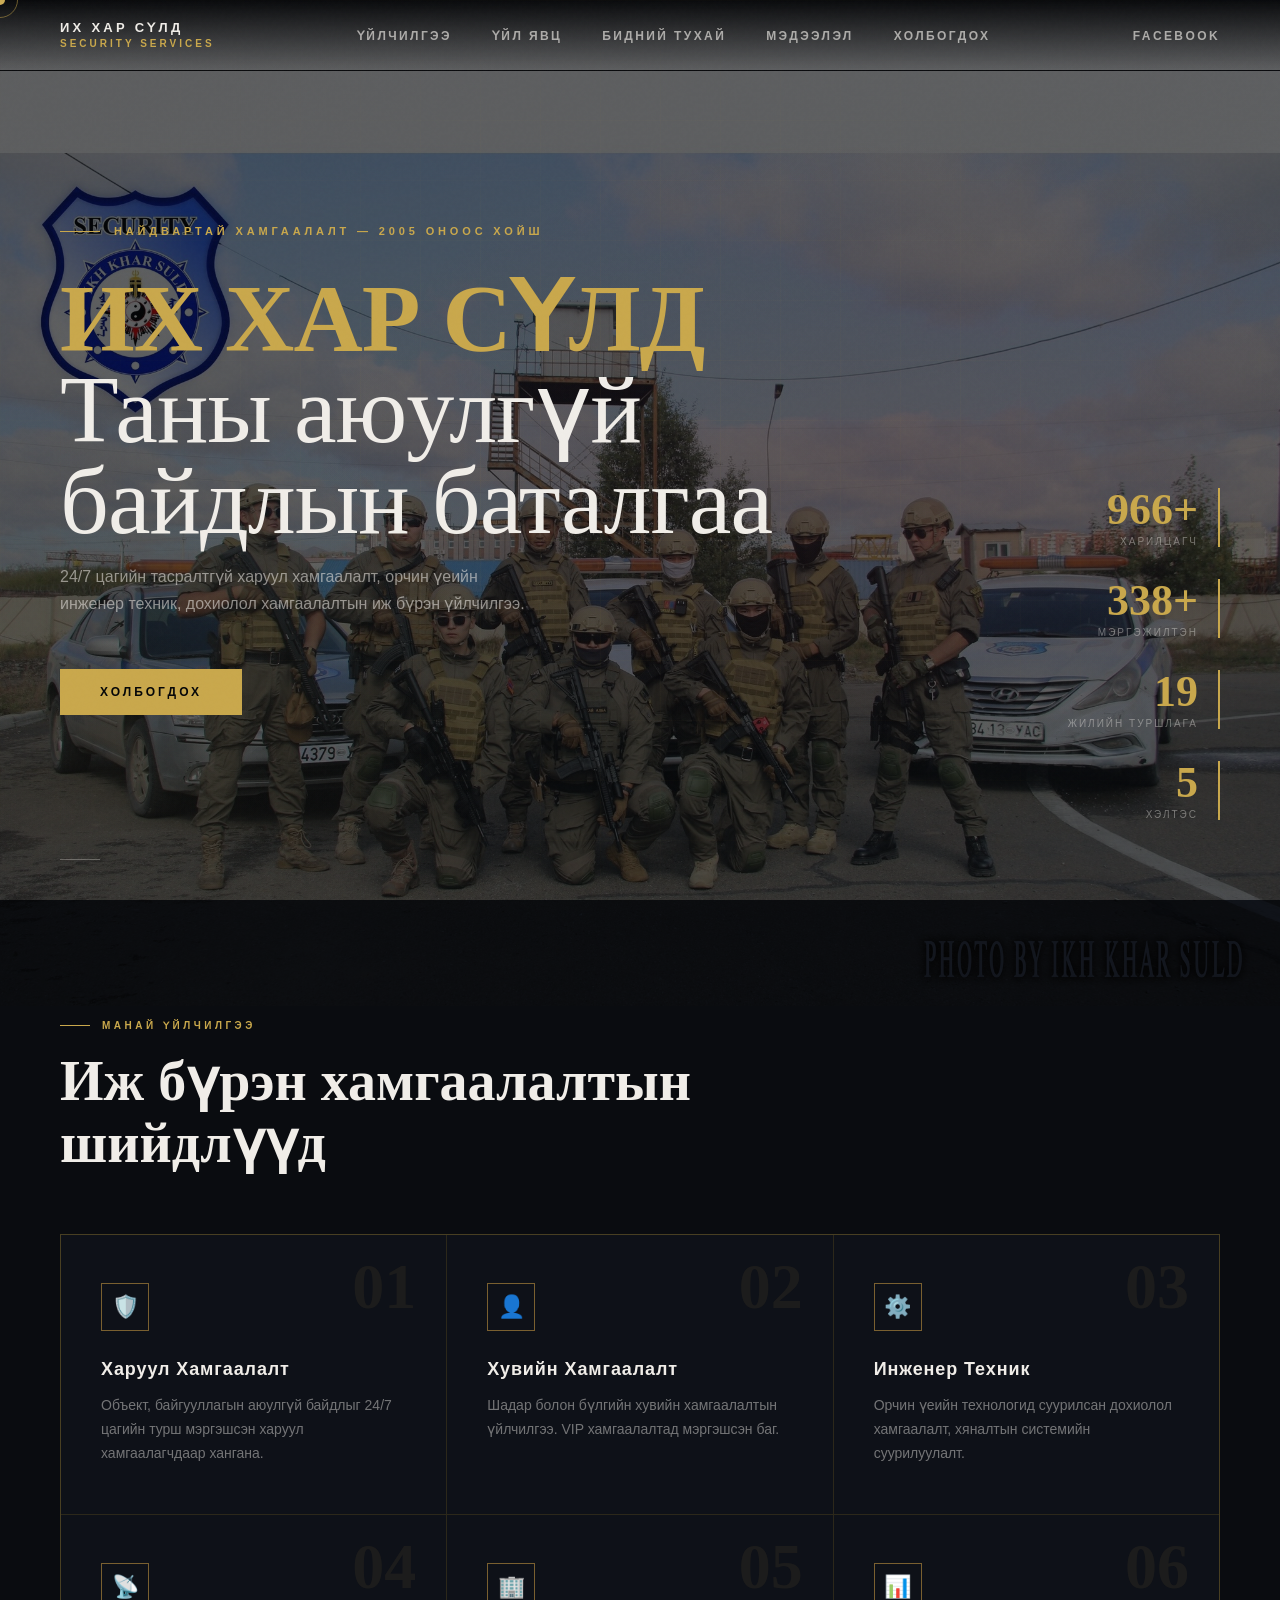
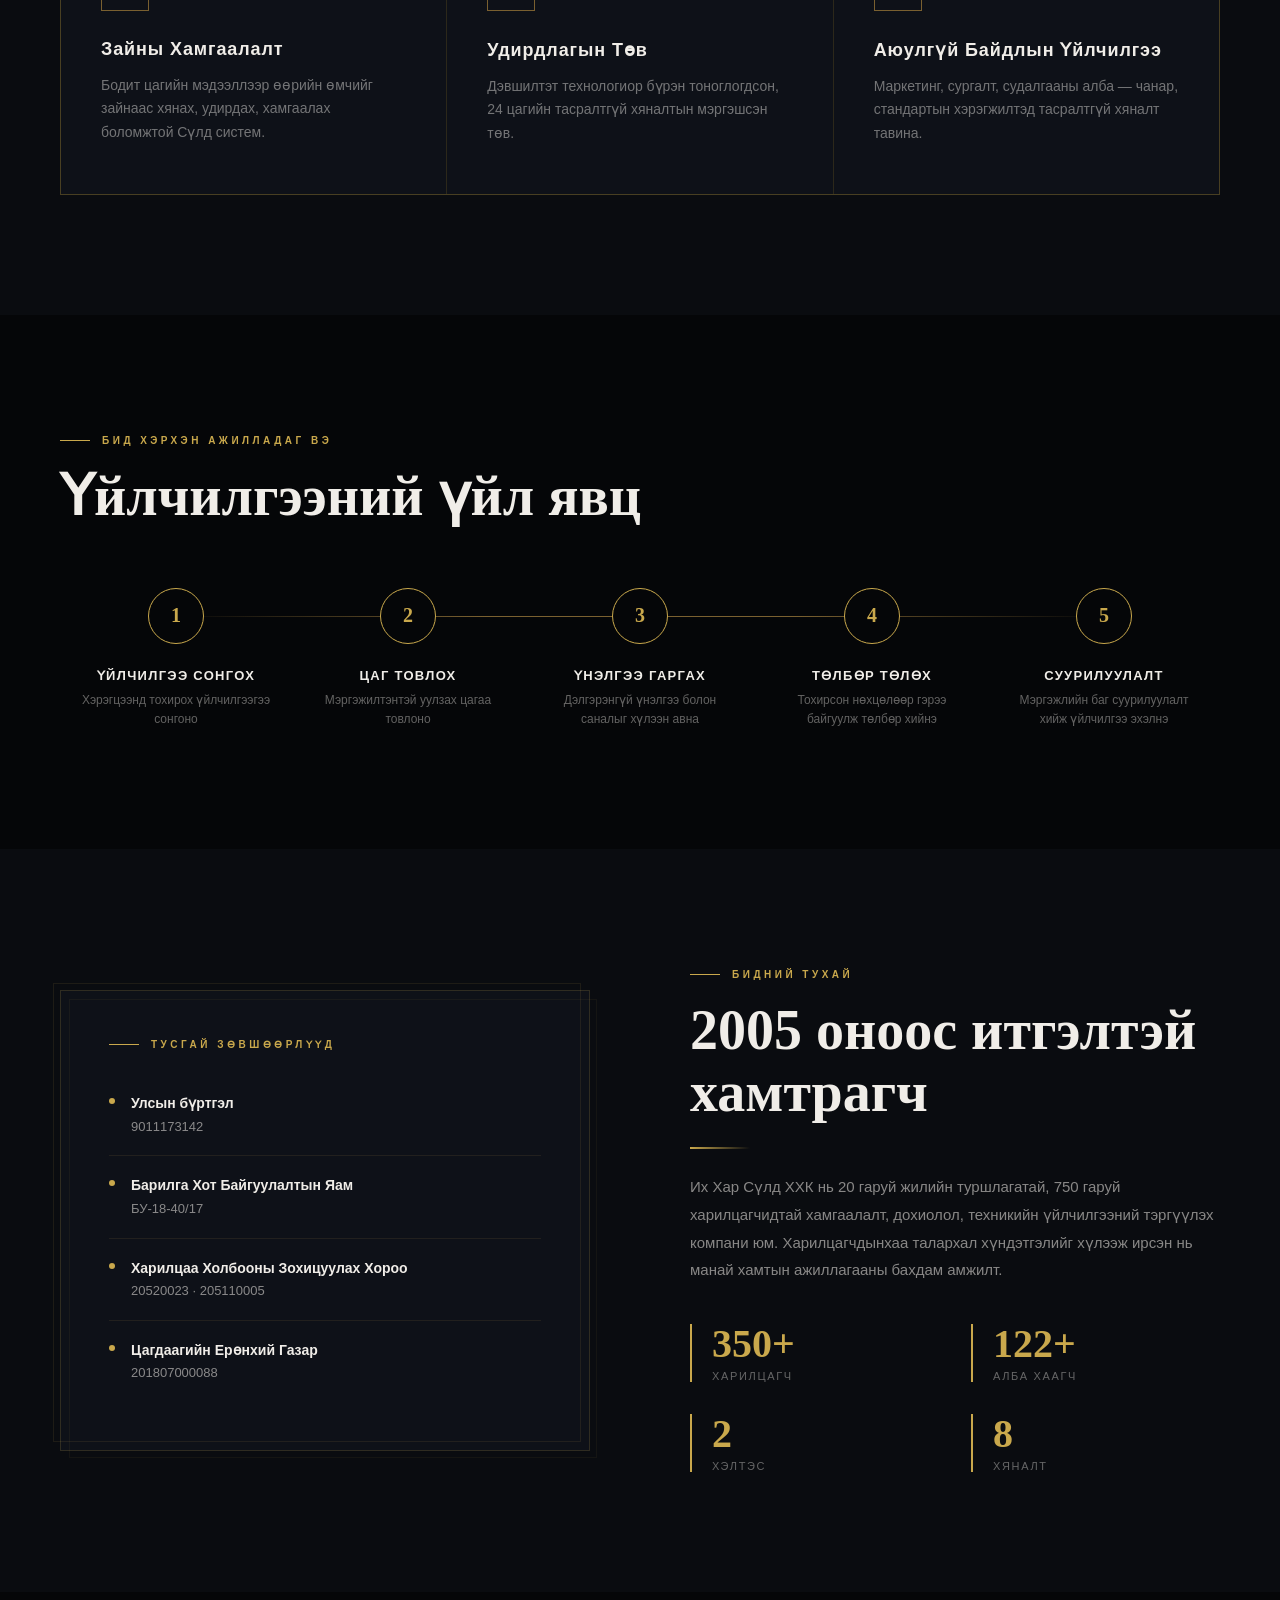
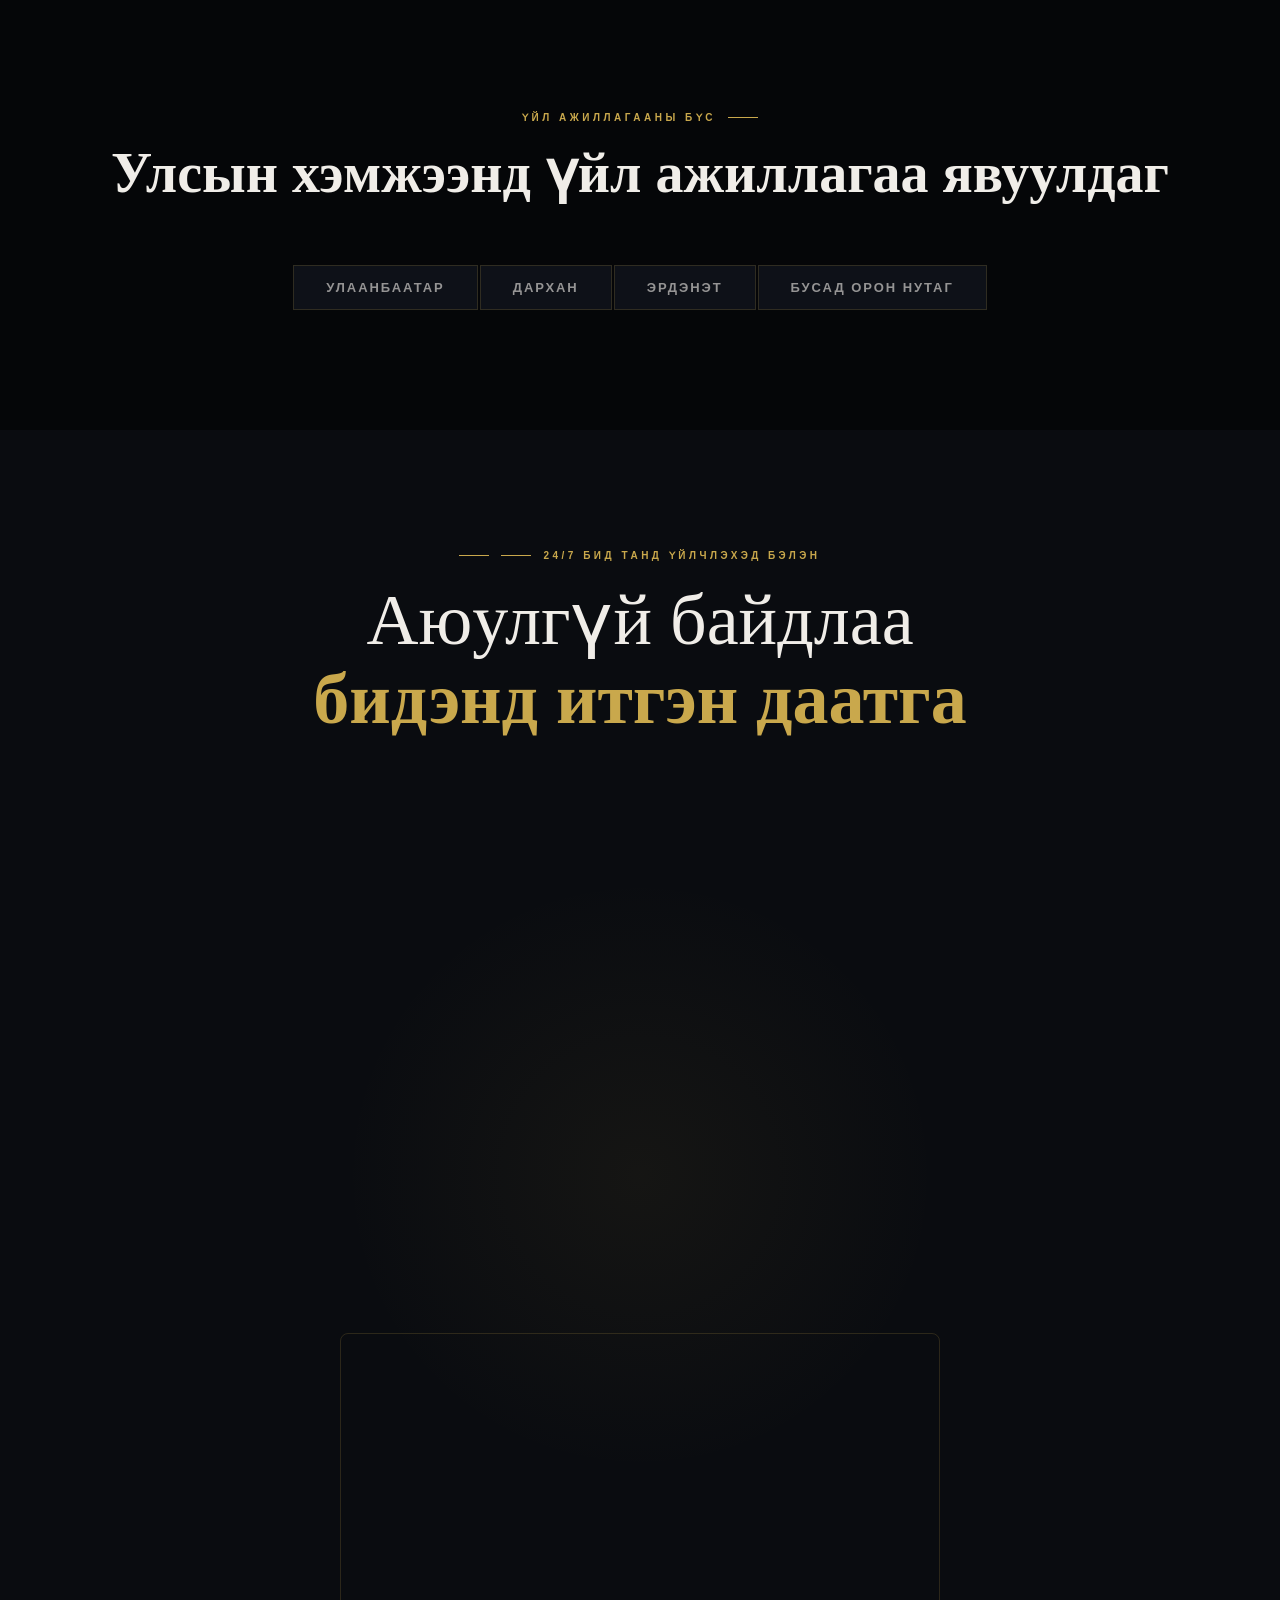
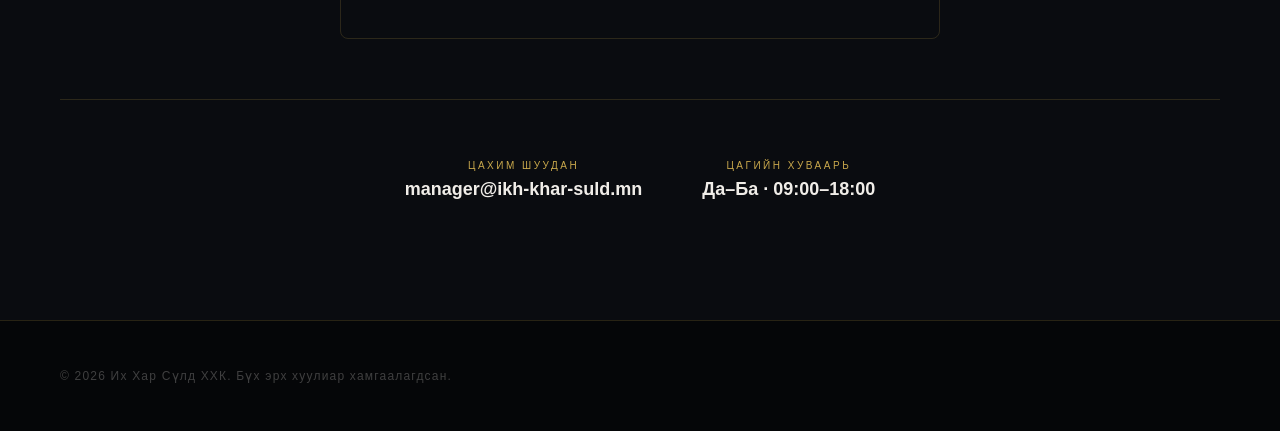
==== commit fcfaa0de: "Update index.html" ====
--- a/index.html
+++ b/index.html
@@ -30,13 +30,10 @@
     color: var(--white);
     font-family: 'Rajdhani', sans-serif;
     overflow-x: hidden;
-  }
-
-  @media (pointer: fine) {
-    body { cursor: none; }
-  }
-
-  /* Custom cursor - desktop only */
+    cursor: none;
+  }
+
+  /* Custom cursor */
   .cursor {
     width: 10px; height: 10px;
     background: var(--gold);
@@ -46,7 +43,6 @@
     z-index: 9999;
     transition: transform 0.1s;
     mix-blend-mode: screen;
-    display: none;
   }
   .cursor-ring {
     width: 36px; height: 36px;
@@ -56,10 +52,6 @@
     pointer-events: none;
     z-index: 9998;
     transition: transform 0.18s ease, width 0.2s, height 0.2s;
-    display: none;
-  }
-  @media (pointer: fine) {
-    .cursor, .cursor-ring { display: block; }
   }
 
   /* Noise overlay */
@@ -140,7 +132,7 @@
     padding: 10px 24px;
     font-size: 11px; letter-spacing: 0.2em; text-transform: uppercase;
     font-weight: 600; font-family: 'Rajdhani', sans-serif;
-    cursor: pointer;
+    cursor: none;
     transition: background 0.3s, color 0.3s;
   }
   .nav-cta:hover { background: var(--gold); color: var(--black); }
@@ -164,7 +156,7 @@
     background-image: url('img/background.jpg');
     background-size: cover;
     background-position: center;
-    background-attachment: scroll;
+    background-attachment: fixed;
     background-repeat: no-repeat;
     opacity: 0.5;
     z-index: 0;
@@ -347,7 +339,7 @@
     background-image: url('img/background.jpg');
     background-size: cover;
     background-position: center;
-    background-attachment: scroll;
+    background-attachment: fixed;
     background-repeat: no-repeat;
     background-blend-mode: overlay;
   }
@@ -408,7 +400,7 @@
     background-image: url('img/background.jpg');
     background-size: cover;
     background-position: center;
-    background-attachment: scroll;
+    background-attachment: fixed;
     background-repeat: no-repeat;
     background-blend-mode: darken;
   }
@@ -452,7 +444,7 @@
     background-image: url('img/background.jpg');
     background-size: cover;
     background-position: center;
-    background-attachment: scroll;
+    background-attachment: fixed;
     background-repeat: no-repeat;
     background-blend-mode: overlay;
     display: grid; grid-template-columns: 1fr 1fr;
@@ -550,7 +542,7 @@
     background-image: url('img/background.jpg');
     background-size: cover;
     background-position: center;
-    background-attachment: scroll;
+    background-attachment: fixed;
     background-repeat: no-repeat;
     background-blend-mode: overlay;
     text-align: center;
@@ -591,6 +583,30 @@
     font-size: 18px; font-weight: 600; color: var(--white);
   }
 
+/* ─── MOBILE RESPONSIVE FIXES ─── */
+  @media (max-width: 1024px) {
+    nav { padding: 15px 30px; }
+    .nav-links { display: none; }
+    section { padding: 80px 30px; }
+    .hero { padding: 120px 30px 60px; }
+    .about-section, .journey-section { grid-template-columns: 1fr; gap: 50px; }
+  }
+
+  @media (max-width: 768px) {
+    .cursor, .cursor-ring { display: none; }
+    body { cursor: auto; }
+    .hero-title { font-size: 42px; }
+    .hero-stats { position: static; flex-direction: row; gap: 20px; margin-top: 40px; }
+    .stat-num { font-size: 32px; }
+    .scroll-hint { display: none; }
+    .services-grid, .process-flow, .about-stats, .features-grid, .partners-grid {
+      grid-template-columns: 1fr !important;
+    }
+    .process-flow::before { display: none; }
+    .footer-grid { grid-template-columns: 1fr; gap: 40px; }
+    .footer-bottom { flex-direction: column; gap: 15px; text-align: center; }
+  }
+
   /* ─── FOOTER ─── */
   footer {
     background: var(--black);
@@ -620,90 +636,107 @@
   .reveal.visible { opacity: 1; transform: translateY(0); }
 
   @media (max-width: 1024px) {
-    nav, .hero, section, footer { padding-left: 24px; padding-right: 24px; }
+    nav, .hero, section, footer { padding-left: 32px; padding-right: 32px; }
     .services-grid { grid-template-columns: repeat(2, 1fr); }
-    .about-section { grid-template-columns: 1fr; gap: 60px; padding: 80px 24px; }
+    .about-section { grid-template-columns: 1fr; gap: 60px; padding: 80px 32px; }
     .hero-stats { position: static; flex-direction: row; gap: 40px; margin-top: 60px; }
     .stat { text-align: left; border-right: none; border-left: 2px solid var(--gold); padding-left: 16px; padding-right: 0; }
     .process-flow { grid-template-columns: repeat(3, 1fr); gap: 40px; }
     .process-flow::before { display: none; }
-    nav { padding: 16px 24px; }
+    nav { padding: 16px 32px; }
     .nav-links { display: none; }
-  }
-
-  /* ─── HAMBURGER ─── */
-  .nav-hamburger {
-    display: none;
-    flex-direction: column;
-    gap: 5px;
-    background: none;
-    border: none;
-    cursor: pointer;
-    padding: 8px;
-    z-index: 1100;
-  }
-  .nav-hamburger span {
-    display: block;
-    width: 24px; height: 1.5px;
-    background: var(--gold);
-    transition: transform 0.3s, opacity 0.3s;
-    transform-origin: center;
-  }
-  .nav-hamburger.open span:nth-child(1) { transform: translateY(6.5px) rotate(45deg); }
-  .nav-hamburger.open span:nth-child(2) { opacity: 0; }
-  .nav-hamburger.open span:nth-child(3) { transform: translateY(-6.5px) rotate(-45deg); }
-
-  .mobile-menu {
-    display: none;
-    position: fixed; inset: 0;
-    background: rgba(5,6,8,0.98);
-    z-index: 1050;
-    flex-direction: column;
-    align-items: center;
-    justify-content: center;
-    gap: 36px;
-  }
-  .mobile-menu.open { display: flex; }
-  .mobile-menu a {
-    color: rgba(240,237,232,0.7);
-    text-decoration: none;
-    font-size: 22px; letter-spacing: 0.2em; text-transform: uppercase;
-    font-weight: 600;
-    transition: color 0.3s;
-  }
-  .mobile-menu a:hover { color: var(--gold); }
-  .mobile-menu-close {
-    position: absolute; top: 24px; right: 24px;
-    background: none; border: none;
-    color: var(--gold); font-size: 28px;
-    cursor: pointer; line-height: 1;
-  }
-
-  @media (max-width: 1024px) {
-    .nav-hamburger { display: flex; }
   }
 
   @media (max-width: 640px) {
     .services-grid { grid-template-columns: 1fr; }
     .process-flow { grid-template-columns: 1fr 1fr; }
     .about-stats { grid-template-columns: 1fr 1fr; }
-    .hero { padding: 100px 20px 60px; }
-    section { padding: 80px 20px; }
-    footer { padding: 32px 20px; flex-direction: column; gap: 16px; text-align: center; }
-    .hero-stats { flex-wrap: wrap; gap: 24px; }
-    .cta-contact { gap: 32px; }
-    .map-container { margin: 40px 0 !important; }
-    .contact-form-container { margin: 0 0 40px !important; }
-  }
+  }
+
+/* ===== Responsive + Hamburger ===== */
+
+.menu-toggle{
+display:none;
+background:none;
+border:none;
+color:white;
+font-size:28px;
+cursor:pointer;
+}
+
+@media (max-width:768px){
+
+body{
+cursor:auto;
+}
+
+.cursor,.cursor-ring{
+display:none;
+}
+
+.menu-toggle{
+display:block;
+}
+
+nav{
+display:flex;
+align-items:center;
+justify-content:space-between;
+}
+
+.nav-links{
+position:absolute;
+top:70px;
+left:0;
+width:100%;
+background:#0a0c10;
+flex-direction:column;
+gap:20px;
+padding:30px;
+display:none;
+}
+
+.nav-links.open{
+display:flex;
+}
+
+.nav-links li{
+list-style:none;
+}
+
+}
+
+/* loader */
+
+#loader{
+position:fixed;
+inset:0;
+background:#050608;
+display:flex;
+align-items:center;
+justify-content:center;
+z-index:99999;
+font-size:22px;
+letter-spacing:2px;
+}
+
+body.loaded #loader{
+display:none;
+}
+
 </style>
 </head>
 <body>
 
+<div id="loader">LOADING</div>
+
+
 <div class="cursor" id="cursor"></div>
 <div class="cursor-ring" id="cursorRing"></div>
 
 <!-- NAV -->
 <nav id="navbar">
+<button class="menu-toggle material-icons-round">menu</button>
   <a href="" class="nav-logo">
   <div class="nav-logo-text">
     Их Хар Сүлд
@@ -720,21 +753,7 @@
   <ul class="nav-links">
     <li><a href="https://www.facebook.com/profile.php?id=100063890950295">Facebook</a></li>
   </ul>
-  <button class="nav-hamburger" id="hamburger" aria-label="Цэс нээх">
-    <span></span><span></span><span></span>
-  </button>
 </nav>
-
-<!-- MOBILE MENU -->
-<div class="mobile-menu" id="mobileMenu">
-  <button class="mobile-menu-close" id="mobileClose">✕</button>
-  <a href="#services" class="mobile-link">Үйлчилгээ</a>
-  <a href="#process" class="mobile-link">Үйл явц</a>
-  <a href="#about" class="mobile-link">Бидний тухай</a>
-  <a href="info.html" class="mobile-link">Мэдээлэл</a>
-  <a href="#contact" class="mobile-link">Холбогдох</a>
-  <a href="https://www.facebook.com/profile.php?id=100063890950295" class="mobile-link">Facebook</a>
-</div>
 
 <!-- HERO -->
 <section class="hero">
@@ -1003,7 +1022,7 @@
   <div class="cta-contact reveal">
     <div class="contact-item">
       <div class="contact-label">Цахим шуудан</div>
-      <div class="contact-value"><a href="/cdn-cgi/l/email-protection" class="__cf_email__" data-cfemail="68050906090f0d1a28010300450300091a451b1d040c460506">[email&#160;protected]</a></div>
+      <div class="contact-value">manager@ikh-khar-suld.mn</div>
     </div>
     <div class="contact-item">
       <div class="contact-label">Цагийн хуваарь</div>
@@ -1017,19 +1036,9 @@
   <div class="footer-copy">© 2026 Их Хар Сүлд ХХК. Бүх эрх хуулиар хамгаалагдсан.</div>
 </footer>
 
-<script data-cfasync="false" src="/cdn-cgi/scripts/5c5dd728/cloudflare-static/email-decode.min.js"></script><script>
+<script>
   // Contact form - автоматаар FormSubmit.co-д явдаг
   
-  // Hamburger menu
-  const hamburger = document.getElementById('hamburger');
-  const mobileMenu = document.getElementById('mobileMenu');
-  const mobileClose = document.getElementById('mobileClose');
-  function openMenu() { hamburger.classList.add('open'); mobileMenu.classList.add('open'); document.body.style.overflow = 'hidden'; }
-  function closeMenu() { hamburger.classList.remove('open'); mobileMenu.classList.remove('open'); document.body.style.overflow = ''; }
-  hamburger.addEventListener('click', openMenu);
-  mobileClose.addEventListener('click', closeMenu);
-  document.querySelectorAll('.mobile-link').forEach(l => l.addEventListener('click', closeMenu));
-
   // Custom cursor
   const cursor = document.getElementById('cursor');
   const ring = document.getElementById('cursorRing');
@@ -1079,4 +1088,31 @@
         const nums = e.target.querySelectorAll('.stat-num, .astat-num');
         nums.forEach(n => {
           const val = parseInt(n.textContent);
-          if (!isNaN(val)) animateCounte
+          if (!isNaN(val)) animateCounter(n, val);
+        });
+        counterObs.unobserve(e.target);
+      }
+    });
+  }, { threshold: 0.3 });
+  document.querySelectorAll('.hero-stats, .about-stats').forEach(el => counterObs.observe(el));
+</script>
+
+<script>
+
+const toggle = document.querySelector(".menu-toggle");
+const navLinks = document.querySelectorAll(".nav-links");
+
+if(toggle){
+toggle.addEventListener("click",()=>{
+navLinks.forEach(n=>n.classList.toggle("open"))
+})
+}
+
+window.addEventListener("load",()=>{
+document.body.classList.add("loaded")
+})
+
+</script>
+
+</body>
+</html>
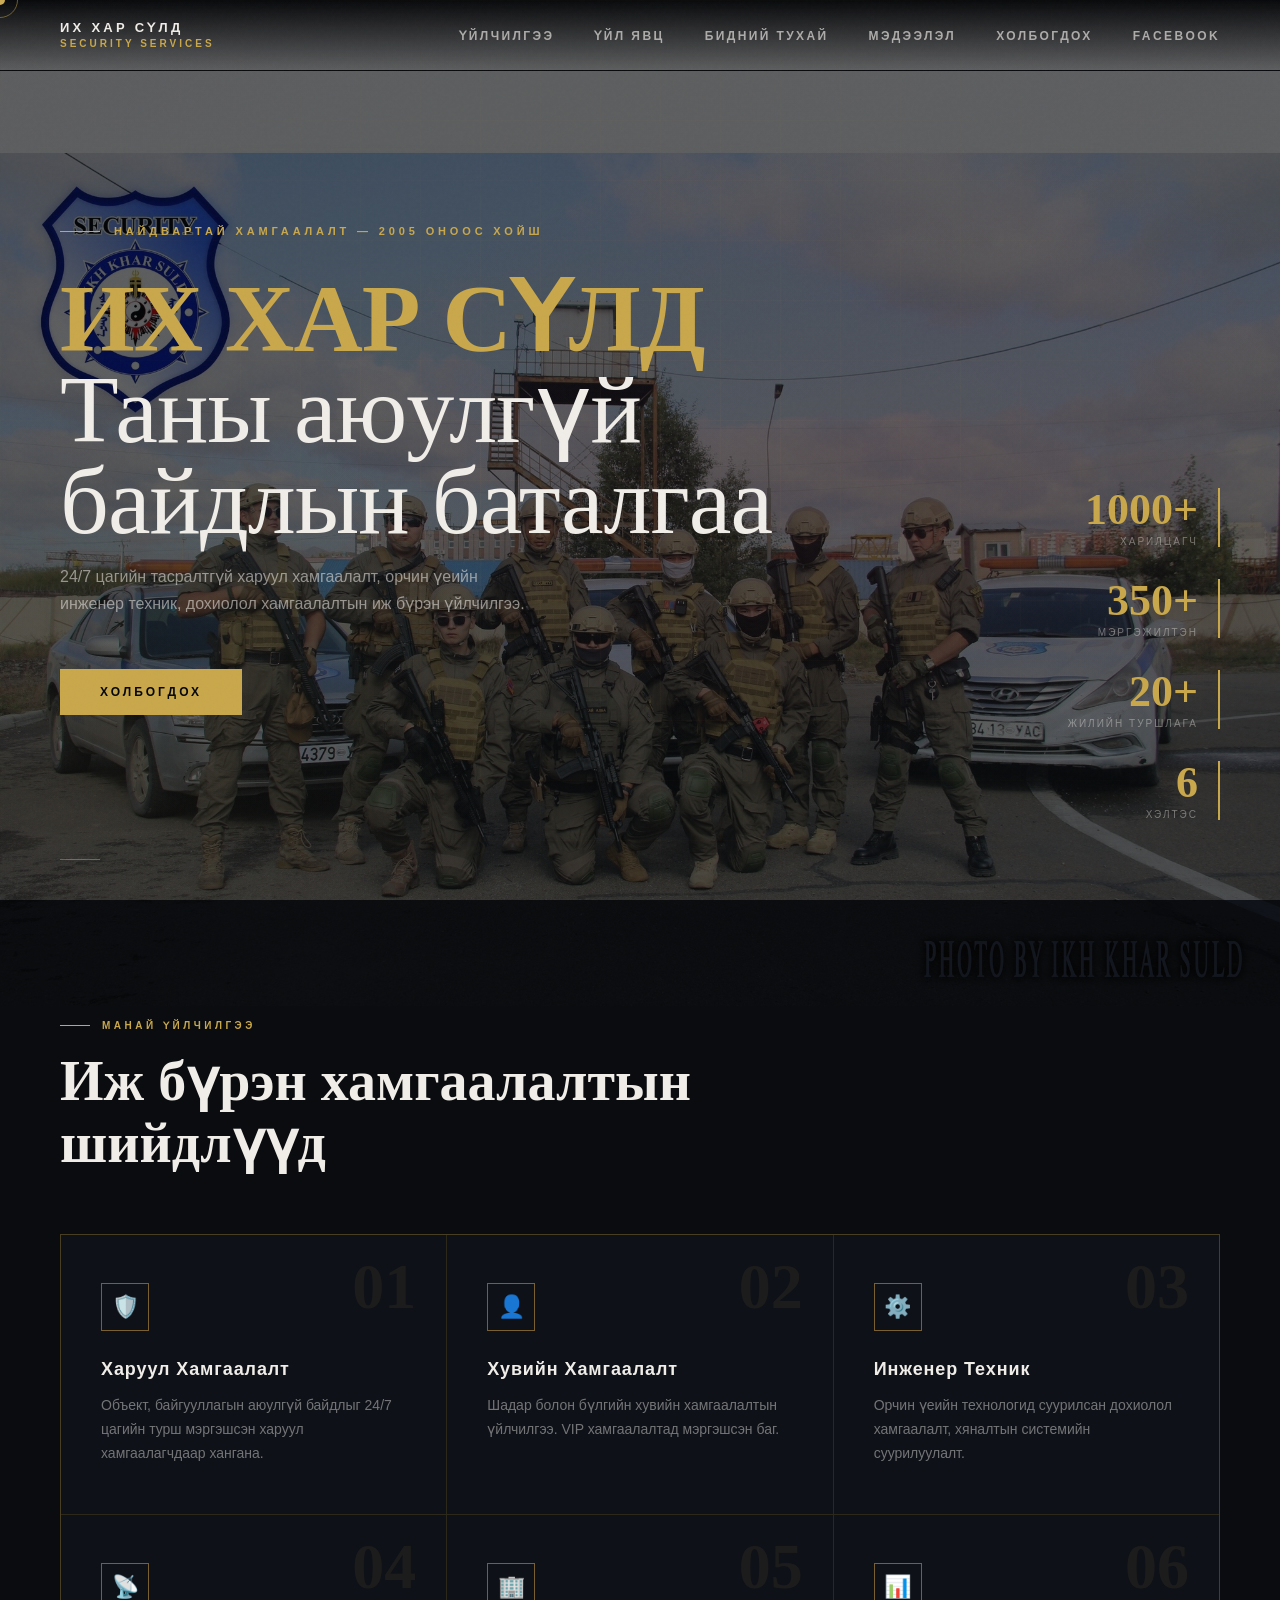
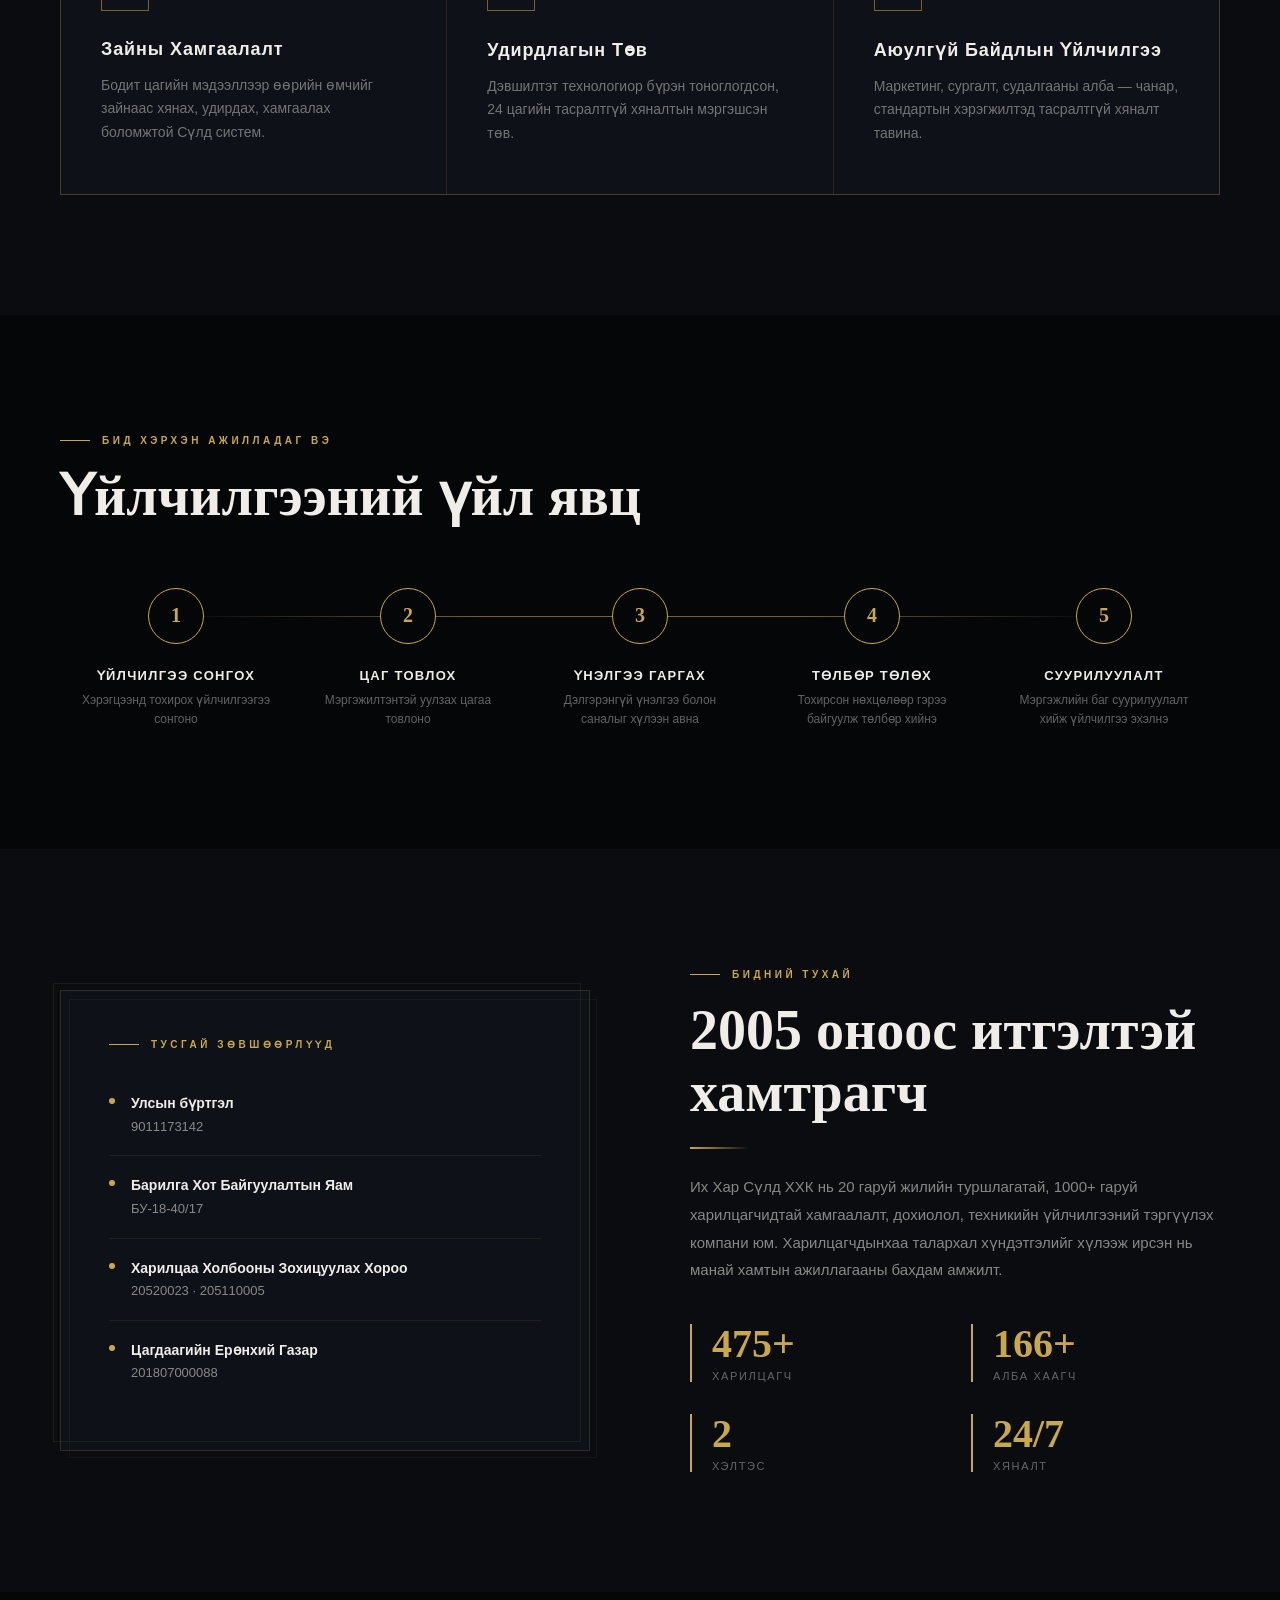
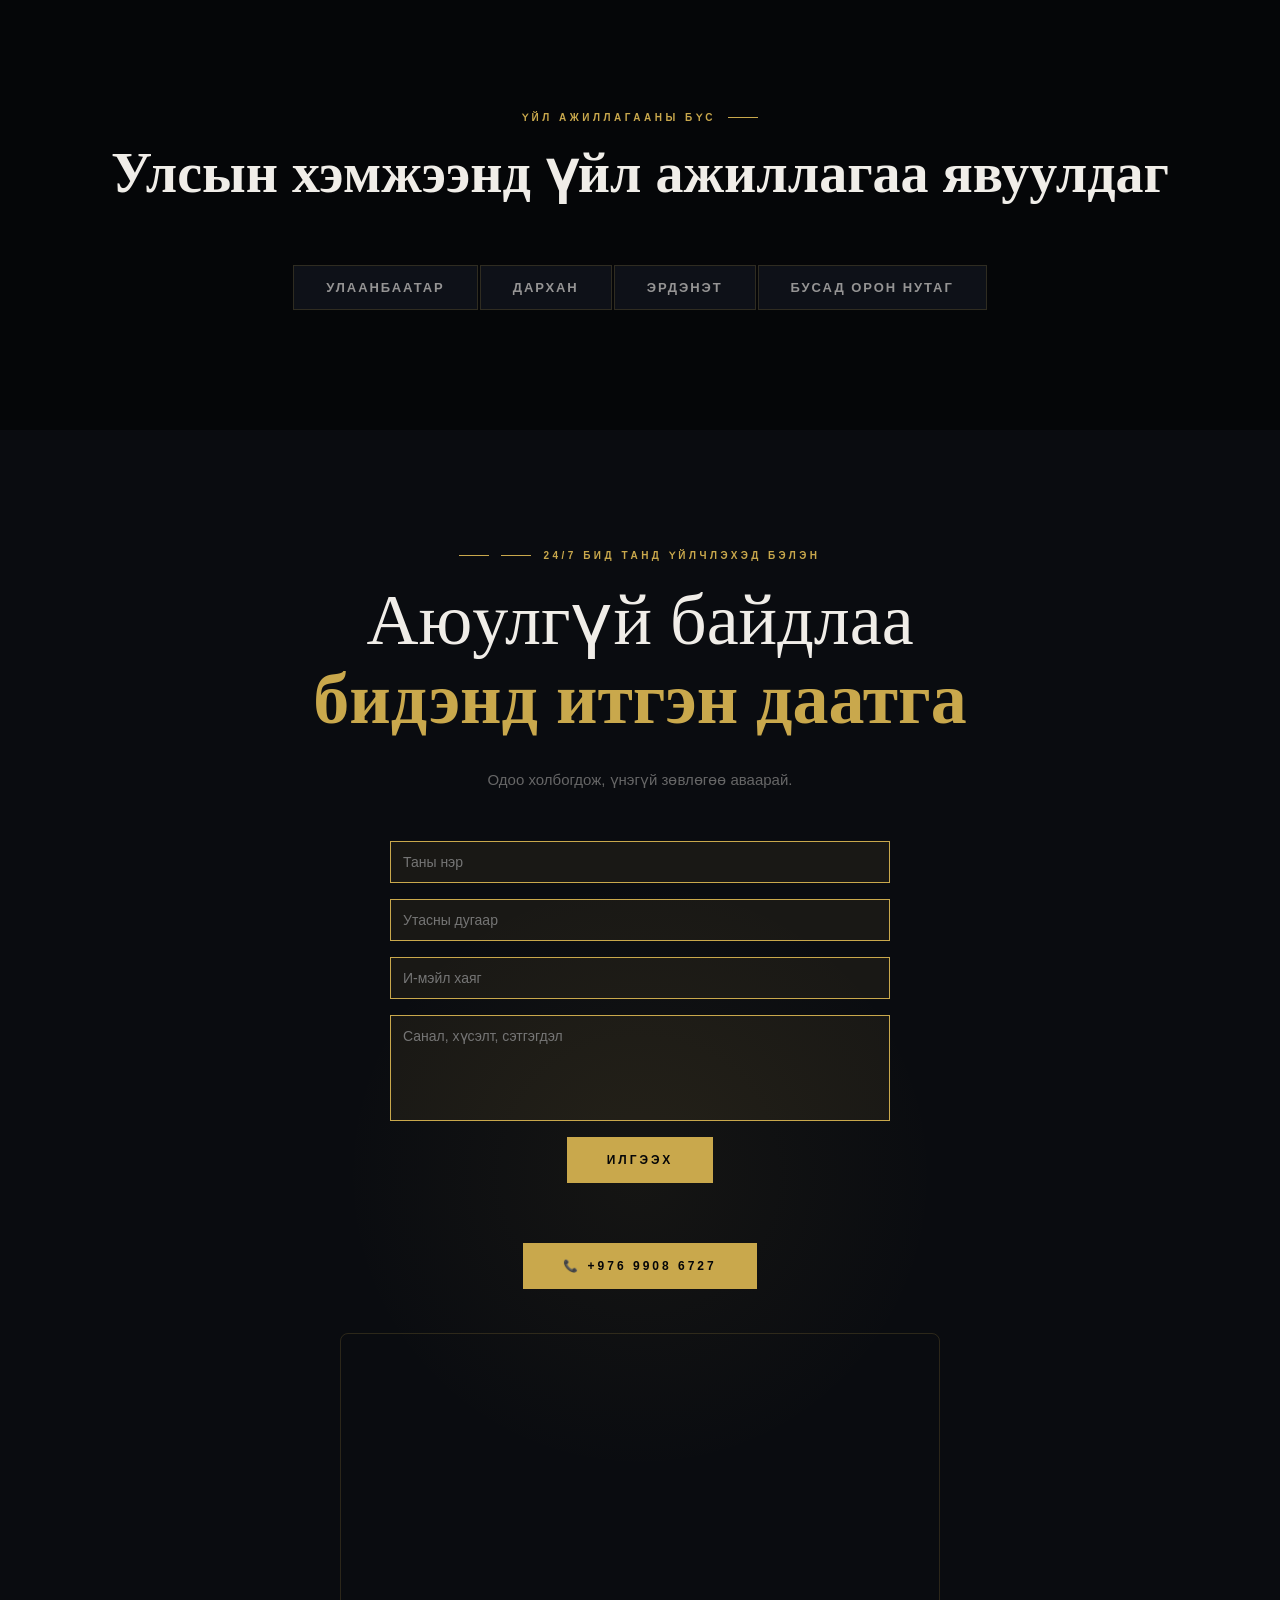
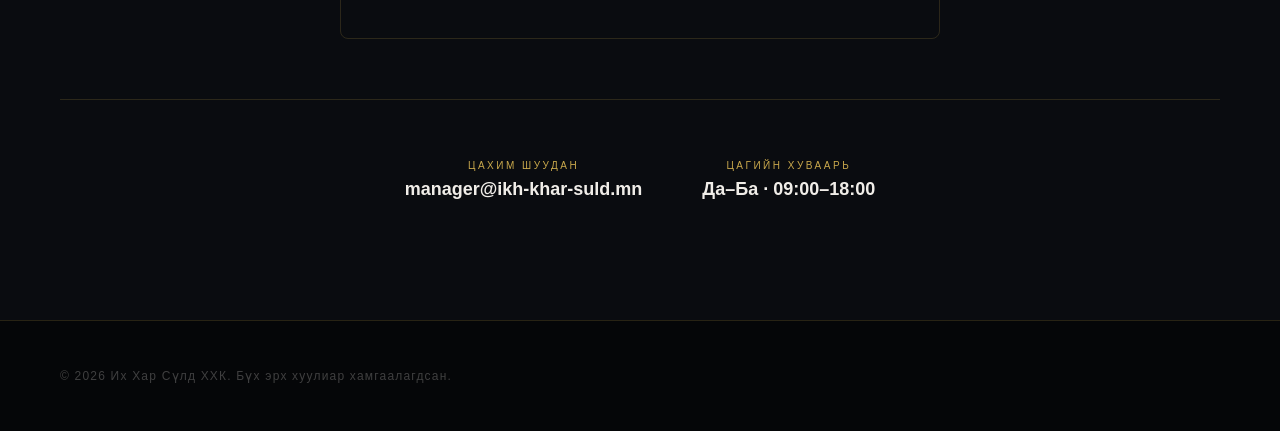
==== commit d6fa8c6c: "Update index.html" ====
--- a/index.html
+++ b/index.html
@@ -596,11 +596,30 @@
     .cursor, .cursor-ring { display: none; }
     body { cursor: auto; }
     .hero-title { font-size: 42px; }
-    .hero-stats { position: static; flex-direction: row; gap: 20px; margin-top: 40px; }
-    .stat-num { font-size: 32px; }
+    .hero-stats {
+      position: static;
+      flex-direction: row;
+      flex-wrap: wrap;
+      gap: 16px;
+      margin-top: 40px;
+      opacity: 1;
+      animation: none;
+    }
+    .stat {
+      text-align: left;
+      border-right: none;
+      border-left: 2px solid var(--gold);
+      padding-left: 14px;
+      padding-right: 0;
+      min-width: 70px;
+    }
+    .stat-num { font-size: 28px; }
     .scroll-hint { display: none; }
-    .services-grid, .process-flow, .about-stats, .features-grid, .partners-grid {
+    .services-grid, .process-flow, .features-grid, .partners-grid {
       grid-template-columns: 1fr !important;
+    }
+    .about-stats {
+      grid-template-columns: 1fr 1fr !important;
     }
     .process-flow::before { display: none; }
     .footer-grid { grid-template-columns: 1fr; gap: 40px; }
@@ -655,73 +674,80 @@
 
 /* ===== Responsive + Hamburger ===== */
 
-.menu-toggle{
-display:none;
-background:none;
-border:none;
-color:white;
-font-size:28px;
-cursor:pointer;
+.menu-toggle {
+  display: none;
+  background: none;
+  border: none;
+  color: white;
+  font-size: 28px;
+  cursor: pointer;
+  z-index: 1001;
+  position: relative;
 }
 
-@media (max-width:768px){
-
-body{
-cursor:auto;
+/* ── MOBILE MENU: дэлгэцийн өндрөөр бүтэн хуудас болгох ── */
+@media (max-width: 768px) {
+
+  body { cursor: auto; }
+  .cursor, .cursor-ring { display: none; }
+
+  .menu-toggle { display: block; }
+
+  nav {
+    display: flex;
+    align-items: center;
+    justify-content: space-between;
+    flex-wrap: nowrap;
+  }
+
+  /* Nav dropdown: position:fixed, nav-ын доороос эхэлж бүх дэлгэцийг хамрана */
+  .nav-links {
+    position: fixed;
+    top: 64px;
+    left: 0;
+    width: 100%;
+    height: calc(100vh - 64px);
+    background: rgba(5, 6, 8, 0.98);
+    flex-direction: column;
+    align-items: center;
+    justify-content: center;
+    gap: 32px;
+    padding: 40px 30px;
+    display: none;
+    z-index: 899;
+    overflow-y: auto;
+  }
+
+  .nav-links.open {
+    display: flex;
+  }
+
+  .nav-links li {
+    list-style: none;
+  }
+
+  .nav-links a {
+    font-size: 16px;
+    letter-spacing: 0.2em;
+  }
+
 }
 
-.cursor,.cursor-ring{
-display:none;
+/* loader */
+#loader {
+  position: fixed;
+  inset: 0;
+  background: #050608;
+  display: flex;
+  align-items: center;
+  justify-content: center;
+  z-index: 99999;
+  font-size: 22px;
+  letter-spacing: 2px;
 }
 
-.menu-toggle{
-display:block;
-}
-
-nav{
-display:flex;
-align-items:center;
-justify-content:space-between;
-}
-
-.nav-links{
-position:absolute;
-top:70px;
-left:0;
-width:100%;
-background:#0a0c10;
-flex-direction:column;
-gap:20px;
-padding:30px;
-display:none;
-}
-
-.nav-links.open{
-display:flex;
-}
-
-.nav-links li{
-list-style:none;
-}
-
-}
-
-/* loader */
-
-#loader{
-position:fixed;
-inset:0;
-background:#050608;
-display:flex;
-align-items:center;
-justify-content:center;
-z-index:99999;
-font-size:22px;
-letter-spacing:2px;
-}
-
-body.loaded #loader{
-display:none;
+body.loaded #loader {
+  display: none;
 }
 
 </style>
@@ -730,27 +756,24 @@
 
 <div id="loader">LOADING</div>
 
-
 <div class="cursor" id="cursor"></div>
 <div class="cursor-ring" id="cursorRing"></div>
 
 <!-- NAV -->
 <nav id="navbar">
-<button class="menu-toggle material-icons-round">menu</button>
+  <button class="menu-toggle material-icons-round" id="menuToggle">menu</button>
   <a href="" class="nav-logo">
-  <div class="nav-logo-text">
-    Их Хар Сүлд
-    <span>Security Services</span>
-  </div>
-</a>
-  <ul class="nav-links">
+    <div class="nav-logo-text">
+      Их Хар Сүлд
+      <span>Security Services</span>
+    </div>
+  </a>
+  <ul class="nav-links" id="navMenu">
     <li><a href="#services">Үйлчилгээ</a></li>
     <li><a href="#process">Үйл явц</a></li>
     <li><a href="#about">Бидний тухай</a></li>
     <li><a href="info.html">Мэдээлэл</a></li>
     <li><a href="#contact">Холбогдох</a></li>
-  </ul>
-  <ul class="nav-links">
     <li><a href="https://www.facebook.com/profile.php?id=100063890950295">Facebook</a></li>
   </ul>
 </nav>
@@ -916,7 +939,7 @@
     <h2 class="section-title">2005 оноос итгэлтэй хамтрагч</h2>
     <div class="divider"></div>
     <p class="about-body">
-      Их Хар Сүлд ХХК нь 20 гаруй жилийн туршлагатай, 750 гаруй харилцагчидтай хамгаалалт, дохиолол, техникийн үйлчилгээний тэргүүлэх компани юм. Харилцагчдынхаа талархал хүндэтгэлийг хүлээж ирсэн нь манай хамтын ажиллагааны бахдам амжилт.
+      Их Хар Сүлд ХХК нь 20 гаруй жилийн туршлагатай, 1000+ гаруй харилцагчидтай хамгаалалт, дохиолол, техникийн үйлчилгээний тэргүүлэх компани юм. Харилцагчдынхаа талархал хүндэтгэлийг хүлээж ирсэн нь манай хамтын ажиллагааны бахдам амжилт.
     </p>
     <div class="about-stats">
       <div class="astat">
@@ -966,57 +989,19 @@
   
   <div class="contact-form-container reveal" style="max-width: 500px; margin: 0 auto 60px;">
     <form action="https://formsubmit.co/manager@ikh-khar-suld.mn" method="POST" style="display: flex; flex-direction: column; gap: 16px;">
-      <input 
-        type="text" 
-        name="name"
-        placeholder="Таны нэр" 
-        required 
-        style="padding: 12px; background: rgba(201,168,76,0.08); border: 1px solid var(--gold); color: var(--white); font-family: 'Rajdhani', sans-serif; font-size: 14px;"
-      >
-      <input 
-        type="tel" 
-        name="phone"
-        placeholder="Утасны дугаар" 
-        required 
-        style="padding: 12px; background: rgba(201,168,76,0.08); border: 1px solid var(--gold); color: var(--white); font-family: 'Rajdhani', sans-serif; font-size: 14px;"
-      >
-      <input 
-        type="email" 
-        name="email"
-        placeholder="И-мэйл хаяг" 
-        required 
-        style="padding: 12px; background: rgba(201,168,76,0.08); border: 1px solid var(--gold); color: var(--white); font-family: 'Rajdhani', sans-serif; font-size: 14px;"
-      >
-      <textarea 
-        name="message"
-        placeholder="Санал, хүсэлт, сэтгэгдэл" 
-        rows="5" 
-        required 
-        style="padding: 12px; background: rgba(201,168,76,0.08); border: 1px solid var(--gold); color: var(--white); font-family: 'Rajdhani', sans-serif; font-size: 14px; resize: none;"
-      ></textarea>
+      <input type="text" name="name" placeholder="Таны нэр" required style="padding: 12px; background: rgba(201,168,76,0.08); border: 1px solid var(--gold); color: var(--white); font-family: 'Rajdhani', sans-serif; font-size: 14px;">
+      <input type="tel" name="phone" placeholder="Утасны дугаар" required style="padding: 12px; background: rgba(201,168,76,0.08); border: 1px solid var(--gold); color: var(--white); font-family: 'Rajdhani', sans-serif; font-size: 14px;">
+      <input type="email" name="email" placeholder="И-мэйл хаяг" required style="padding: 12px; background: rgba(201,168,76,0.08); border: 1px solid var(--gold); color: var(--white); font-family: 'Rajdhani', sans-serif; font-size: 14px;">
+      <textarea name="message" placeholder="Санал, хүсэлт, сэтгэгдэл" rows="5" required style="padding: 12px; background: rgba(201,168,76,0.08); border: 1px solid var(--gold); color: var(--white); font-family: 'Rajdhani', sans-serif; font-size: 14px; resize: none;"></textarea>
       <input type="hidden" name="_captcha" value="false">
-      <button 
-        type="submit" 
-        class="btn-primary" 
-        style="align-self: center; cursor: pointer; border: none;"
-      >
-        Илгээх
-      </button>
+      <button type="submit" class="btn-primary" style="align-self: center; cursor: pointer; border: none;">Илгээх</button>
     </form>
   </div>
   
   <a href="tel:+97699086727" class="btn-primary reveal" style="display: inline-block;">📞 +976 9908 6727</a>
   
   <div class="map-container reveal" style="margin: 40px auto; max-width: 600px; border-radius: 8px; overflow: hidden; border: 1px solid var(--border);">
-    <iframe 
-      src="https://www.google.com/maps/embed?pb=!1m18!1m12!1m3!1d2107.284235871555!2d106.90826726153992!3d47.92327300878402!2m3!1f0!2f0!3f0!3m2!1i1024!2i768!4f13.1!3m3!1m2!1s0x5d9693262fdbaf39%3A0x61ee256e87e4d058!2sIkh%20Khar%20Suld%20ltd%20engineering%20Company!5e1!3m2!1sen!2smn!4v1772764399266!5m2!1sen!2smn" 
-      width="100%" 
-      height="300" 
-      style="border:0;" 
-      allowfullscreen="" 
-      loading="lazy" 
-      referrerpolicy="no-referrer-when-downgrade">
-    </iframe>
+    <iframe src="https://www.google.com/maps/embed?pb=!1m18!1m12!1m3!1d2107.284235871555!2d106.90826726153992!3d47.92327300878402!2m3!1f0!2f0!3f0!3m2!1i1024!2i768!4f13.1!3m3!1m2!1s0x5d9693262fdbaf39%3A0x61ee256e87e4d058!2sIkh%20Khar%20Suld%20ltd%20engineering%20Company!5e1!3m2!1sen!2smn!4v1772764399266!5m2!1sen!2smn" width="100%" height="300" style="border:0;" allowfullscreen="" loading="lazy" referrerpolicy="no-referrer-when-downgrade"></iframe>
   </div>
   
   <div class="cta-contact reveal">
@@ -1037,8 +1022,6 @@
 </footer>
 
 <script>
-  // Contact form - автоматаар FormSubmit.co-д явдаг
-  
   // Custom cursor
   const cursor = document.getElementById('cursor');
   const ring = document.getElementById('cursorRing');
@@ -1071,14 +1054,18 @@
 
   // Counter animation
   function animateCounter(el, target) {
+    const originalText = el.textContent.trim();
+    if (!/^\d+\+?$/.test(originalText)) return;
+    const hasPlus = originalText.includes('+');
     let start = 0;
     const duration = 2000;
     const step = timestamp => {
       if (!start) start = timestamp;
       const progress = Math.min((timestamp - start) / duration, 1);
       const val = Math.floor(progress * target);
-      el.textContent = val + (target >= 100 ? '+' : '');
+      el.textContent = val + (hasPlus ? '+' : '');
       if (progress < 1) requestAnimationFrame(step);
+      else el.textContent = originalText;
     };
     requestAnimationFrame(step);
   }
@@ -1098,20 +1085,28 @@
 </script>
 
 <script>
-
-const toggle = document.querySelector(".menu-toggle");
-const navLinks = document.querySelectorAll(".nav-links");
-
-if(toggle){
-toggle.addEventListener("click",()=>{
-navLinks.forEach(n=>n.classList.toggle("open"))
-})
-}
-
-window.addEventListener("load",()=>{
-document.body.classList.add("loaded")
-})
-
+  const toggle = document.getElementById('menuToggle');
+  const navMenu = document.getElementById('navMenu');
+
+  if (toggle) {
+    toggle.addEventListener('click', () => {
+      navMenu.classList.toggle('open');
+      // Hamburger icon өөрчлөх
+      toggle.textContent = navMenu.classList.contains('open') ? 'close' : 'menu';
+    });
+  }
+
+  // Меню дотрох линк дарахад меню хаагдаж, зөв хэсэгт scroll хийнэ
+  navMenu.querySelectorAll('a').forEach(link => {
+    link.addEventListener('click', () => {
+      navMenu.classList.remove('open');
+      toggle.textContent = 'menu';
+    });
+  });
+
+  window.addEventListener('load', () => {
+    document.body.classList.add('loaded');
+  });
 </script>
 
 </body>
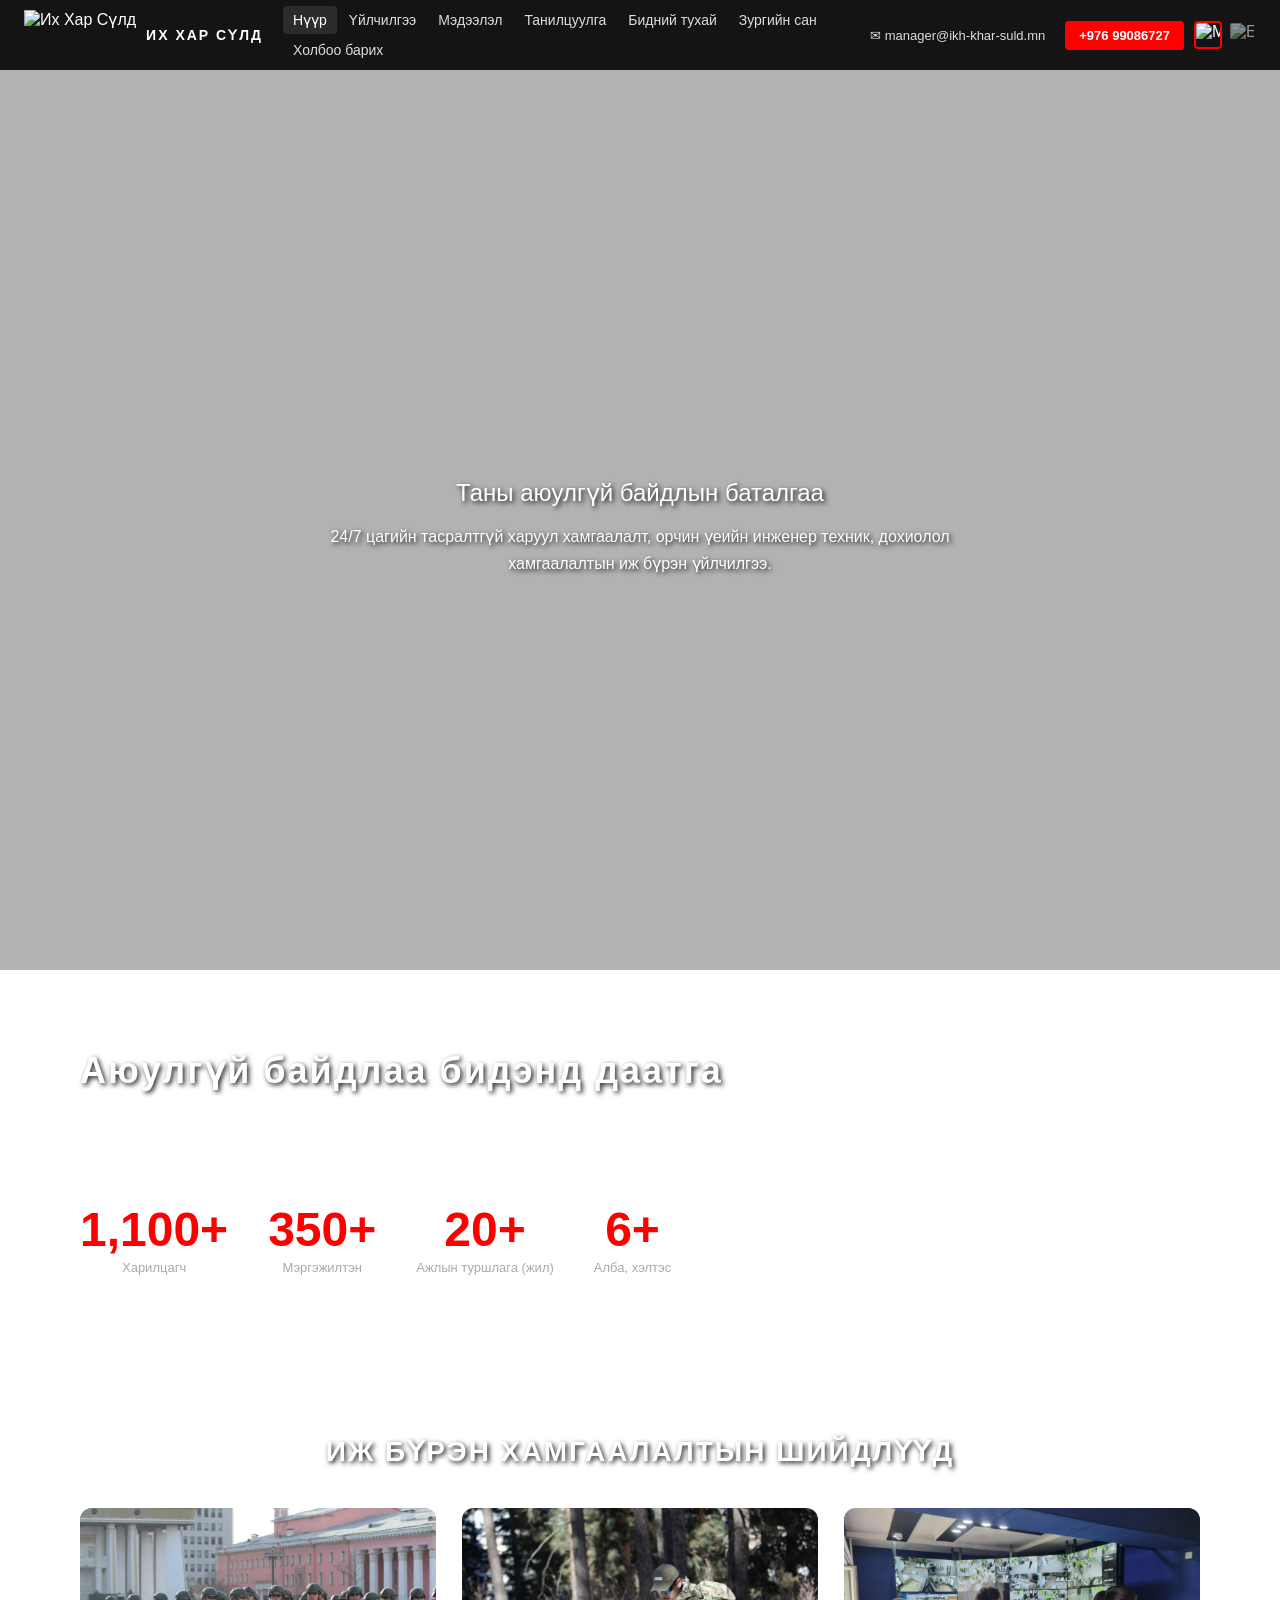
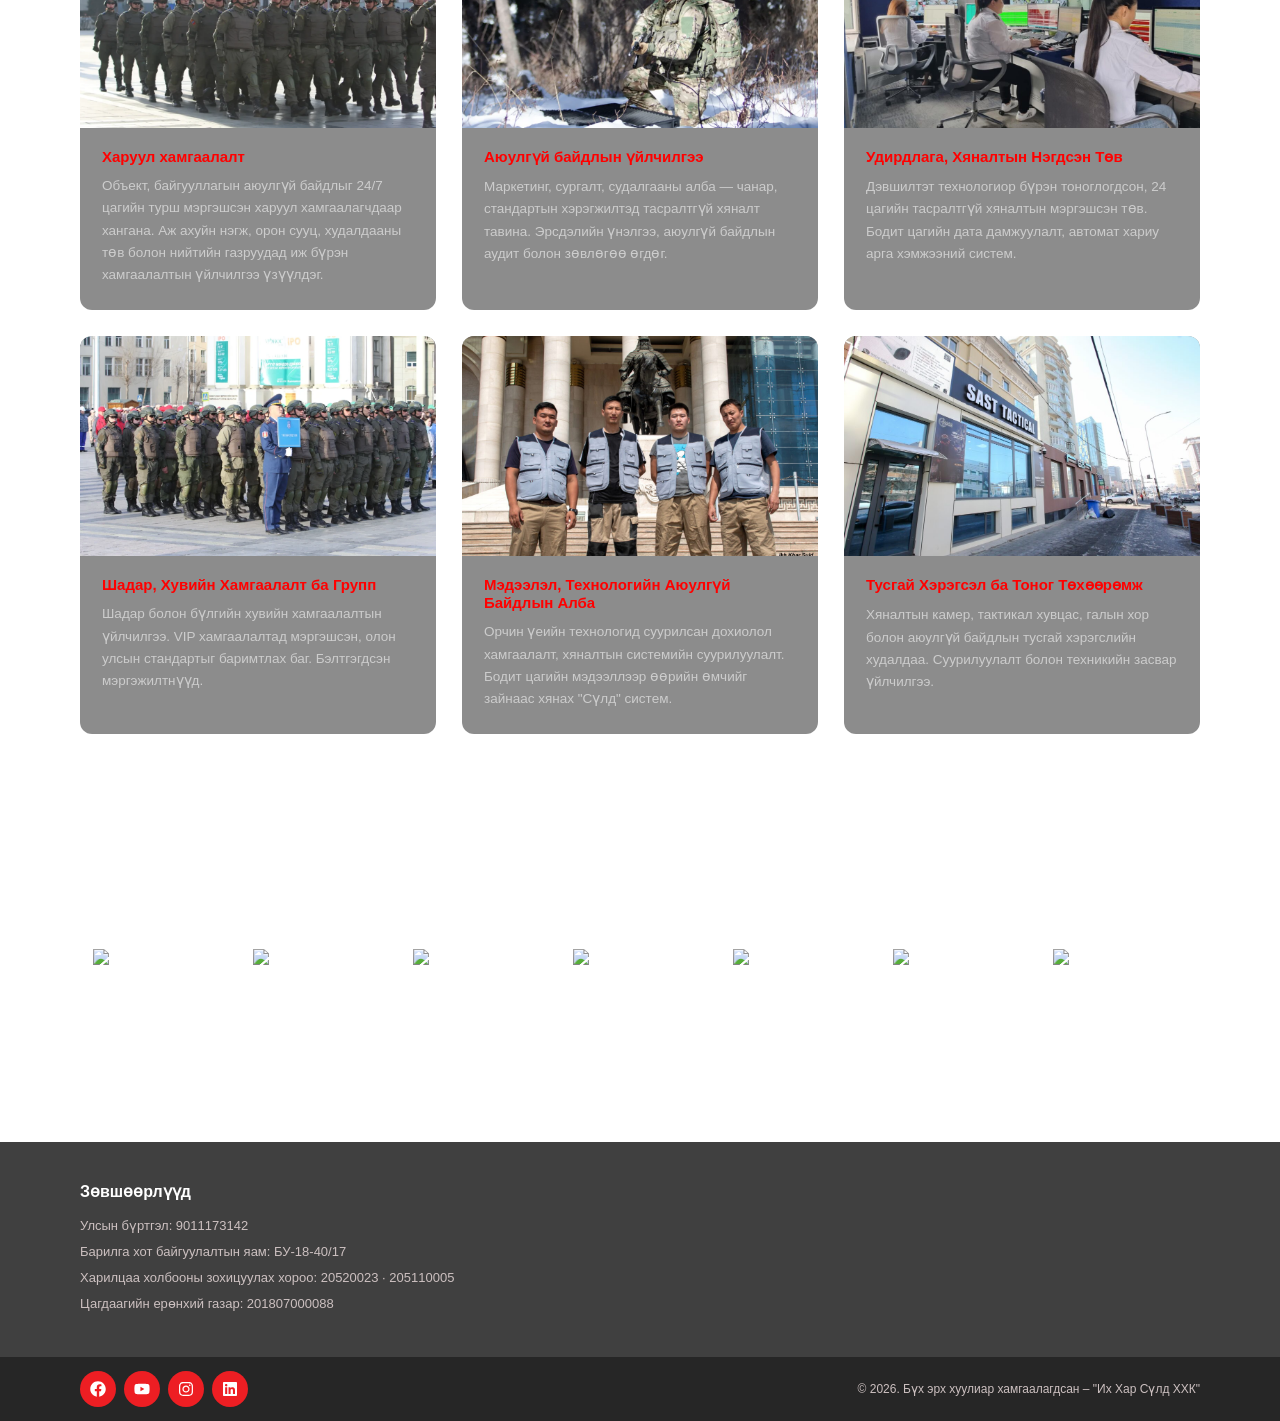
==== commit cedbc9ed: "Add files via upload" ====
--- a/index.html
+++ b/index.html
@@ -1,1113 +1,278 @@
-<!DOCTYPE html>
-<html lang="mn">
-<head>
-<meta charset="UTF-8">
-<meta name="viewport" content="width=device-width, initial-scale=1.0">
-<title>Их Хар Сүлд ХХК</title>
-<link rel="icon" href="data:image/svg+xml,<svg xmlns='http://www.w3.org/2000/svg' viewBox='0 0 100 100'><text y='.9em' font-size='90'>🛡️</text></svg>">
-<link href="https://fonts.googleapis.com/icon?family=Material+Icons+Round" rel="stylesheet">
-  <style>
-  :root {
-    --black: #050608;
-    --deep: #0a0c10;
-    --panel: #0e1118;
-    --gold: #c9a84c;
-    --gold-light: #e8c97a;
-    --gold-dim: #7a6030;
-    --red: #8b1a1a;
-    --red-bright: #c0392b;
-    --white: #f0ede8;
-    --grey: #6b7280;
-    --border: rgba(201,168,76,0.18);
-  }
-
-  *, *::before, *::after { margin: 0; padding: 0; box-sizing: border-box; }
-
-  html { scroll-behavior: smooth; }
-
-  body {
-    background: var(--black);
-    color: var(--white);
-    font-family: 'Rajdhani', sans-serif;
-    overflow-x: hidden;
-    cursor: none;
-  }
-
-  /* Custom cursor */
-  .cursor {
-    width: 10px; height: 10px;
-    background: var(--gold);
-    border-radius: 50%;
-    position: fixed; top: 0; left: 0;
-    pointer-events: none;
-    z-index: 9999;
-    transition: transform 0.1s;
-    mix-blend-mode: screen;
-  }
-  .cursor-ring {
-    width: 36px; height: 36px;
-    border: 1px solid rgba(201,168,76,0.5);
-    border-radius: 50%;
-    position: fixed; top: 0; left: 0;
-    pointer-events: none;
-    z-index: 9998;
-    transition: transform 0.18s ease, width 0.2s, height 0.2s;
-  }
-
-  /* Noise overlay */
-  body::before {
-    content: '';
-    position: fixed; inset: 0;
-    background-image: url("data:image/svg+xml,%3Csvg viewBox='0 0 256 256' xmlns='http://www.w3.org/2000/svg'%3E%3Cfilter id='noise'%3E%3CfeTurbulence type='fractalNoise' baseFrequency='0.9' numOctaves='4' stitchTiles='stitch'/%3E%3C/filter%3E%3Crect width='100%25' height='100%25' filter='url(%23noise)' opacity='0.03'/%3E%3C/svg%3E");
-    pointer-events: none;
-    z-index: 1000;
-    opacity: 0.4;
-  }
-
-  /* ─── NAV ─── */
-  nav {
-    position: fixed; top: 0; left: 0; right: 0;
-    z-index: 900;
-    padding: 20px 60px;
-    display: flex; align-items: center; justify-content: space-between;
-    background: linear-gradient(to bottom, rgba(5,6,8,0.95), transparent);
-    border-bottom: 1px solid transparent;
-    transition: border-color 0.3s, background 0.3s;
-  }
-  nav.scrolled {
-    background: rgba(5,6,8,0.97);
-    border-bottom: none;
-  }
-  .nav-logo {
-    display: flex; align-items: center; gap: 14px;
-    text-decoration: none;
-  }
-  .nav-logo-icon {
-    width: 44px; height: 44px;
-    border: 1.5px solid var(--gold);
-    display: flex; align-items: center; justify-content: center;
-    font-size: 20px;
-    color: var(--gold);
-    font-family: 'Cormorant Garamond', serif;
-    font-weight: 700;
-    position: relative;
-  }
-  .nav-logo-icon::before {
-    content: '';
-    position: absolute; inset: 3px;
-    border: 1px solid rgba(201,168,76,0.2);
-  }
-  .nav-logo-text {
-    font-size: 13px; letter-spacing: 0.25em;
-    color: var(--white); text-transform: uppercase;
-    font-weight: 600; line-height: 1.3;
-  }
-  .nav-logo-text span {
-    display: block; color: var(--gold); font-size: 10px; letter-spacing: 0.3em;
-  }
-  .nav-links {
-    display: flex; gap: 40px; list-style: none;
-  }
-  .nav-links a {
-    color: rgba(240,237,232,0.65);
-    text-decoration: none;
-    font-size: 12px; letter-spacing: 0.2em; text-transform: uppercase;
-    font-weight: 600;
-    transition: color 0.3s;
-    position: relative;
-  }
-  .nav-links a::after {
-    content: '';
-    position: absolute; bottom: -4px; left: 0; right: 0;
-    height: 1px; background: var(--gold);
-    transform: scaleX(0); transform-origin: left;
-    transition: transform 0.3s;
-  }
-  .nav-links a:hover { color: var(--gold); }
-  .nav-links a:hover::after { transform: scaleX(1); }
-  .nav-cta {
-    background: transparent;
-    border: 1px solid var(--gold);
-    color: var(--gold);
-    padding: 10px 24px;
-    font-size: 11px; letter-spacing: 0.2em; text-transform: uppercase;
-    font-weight: 600; font-family: 'Rajdhani', sans-serif;
-    cursor: none;
-    transition: background 0.3s, color 0.3s;
-  }
-  .nav-cta:hover { background: var(--gold); color: var(--black); }
-
-  /* ─── HERO ─── */
-  .hero {
-    min-height: 100vh;
-    display: flex; flex-direction: column; justify-content: center;
-    padding: 120px 60px 80px;
-    position: relative;
-    overflow: hidden;
-  }
-  .hero-bg {
-    position: absolute; inset: 0;
-    background: transparent;
-    z-index: 0;
-  }
-  .hero-bg::after {
-    content: '';
-    position: absolute; inset: 0;
-    background-image: url('img/background.jpg');
-    background-size: cover;
-    background-position: center;
-    background-attachment: fixed;
-    background-repeat: no-repeat;
-    opacity: 0.5;
-    z-index: 0;
-  }
-  .hero-bg::before {
-    content: '';
-    position: absolute; inset: 0;
-    background:
-      radial-gradient(ellipse 80% 60% at 70% 50%, rgba(139,26,26,0.08) 0%, transparent 60%),
-      radial-gradient(ellipse 60% 80% at 10% 80%, rgba(201,168,76,0.04) 0%, transparent 50%),
-      linear-gradient(160deg, rgba(5,6,8,0.3) 0%, rgba(10,12,16,0.3) 50%, rgba(8,10,14,0.3) 100%);
-    z-index: 1;
-  }
-  .hero-grid {
-    position: absolute; inset: 0;
-    background-image:
-      linear-gradient(rgba(201,168,76,0.04) 1px, transparent 1px),
-      linear-gradient(90deg, rgba(201,168,76,0.04) 1px, transparent 1px);
-    background-size: 60px 60px;
-    mask-image: radial-gradient(ellipse 70% 70% at 50% 50%, black, transparent);
-    z-index: 1;
-  }
-  .hero-line-top {
-    position: absolute; top: 0; left: 60px; right: 60px;
-    height: 1px;
-    background: linear-gradient(90deg, transparent, var(--gold), transparent);
-    opacity: 0.4;
-    animation: lineGlow 3s ease-in-out infinite alternate;
-  }
-  @keyframes lineGlow {
-    from { opacity: 0.2; }
-    to { opacity: 0.6; }
-  }
-  .hero-content { position: relative; z-index: 2; max-width: 800px; }
-  .hero-tag {
-    font-size: 11px; letter-spacing: 0.35em; text-transform: uppercase;
-    color: var(--gold); font-weight: 600;
-    display: flex; align-items: center; gap: 14px;
-    margin-bottom: 36px;
-    opacity: 0; animation: fadeUp 0.8s 0.2s forwards;
-  }
-  .hero-tag::before {
-    content: ''; width: 40px; height: 1px; background: var(--gold);
-  }
-  .hero-title {
-    font-family: 'Cormorant Garamond', serif;
-    font-size: clamp(52px, 8vw, 96px);
-    font-weight: 300; line-height: 0.95;
-    letter-spacing: -0.01em;
-    margin-bottom: 16px;
-    opacity: 0; animation: fadeUp 0.9s 0.4s forwards;
-  }
-  .hero-title strong {
-    font-weight: 700; color: var(--gold);
-    display: block;
-  }
-  .hero-title em {
-    font-style: normal; color: rgba(240,237,232,0.45);
-    font-size: 0.55em; letter-spacing: 0.15em;
-    display: block; margin-top: 8px;
-    font-family: 'Rajdhani', sans-serif; font-weight: 400;
-  }
-  .hero-desc {
-    font-size: 16px; line-height: 1.7;
-    color: rgba(240,237,232,0.55);
-    max-width: 480px; margin-bottom: 52px;
-    font-weight: 400;
-    opacity: 0; animation: fadeUp 1s 0.6s forwards;
-  }
-  .hero-actions {
-    display: flex; gap: 20px; align-items: center;
-    opacity: 0; animation: fadeUp 1s 0.8s forwards;
-  }
-  .btn-primary {
-    background: var(--gold);
-    color: var(--black);
-    padding: 16px 40px;
-    font-family: 'Rajdhani', sans-serif;
-    font-size: 12px; letter-spacing: 0.25em; text-transform: uppercase;
-    font-weight: 700; text-decoration: none;
-    display: inline-block;
-    transition: background 0.3s, transform 0.2s;
-    position: relative; overflow: hidden;
-  }
-  .btn-primary::before {
-    content: '';
-    position: absolute; top: 0; left: -100%; right: 100%; bottom: 0;
-    background: rgba(255,255,255,0.15);
-    transition: left 0.4s, right 0.4s;
-  }
-  .btn-primary:hover::before { left: 0; right: 0; }
-  .btn-secondary {
-    color: rgba(240,237,232,0.6);
-    font-size: 12px; letter-spacing: 0.2em; text-transform: uppercase;
-    font-weight: 600; text-decoration: none;
-    display: flex; align-items: center; gap: 10px;
-    transition: color 0.3s;
-  }
-  .btn-secondary:hover { color: var(--gold); }
-  .btn-secondary::after { content: '→'; font-size: 16px; transition: transform 0.2s; }
-  .btn-secondary:hover::after { transform: translateX(4px); }
-
-  .hero-stats {
-    position: absolute; right: 60px; bottom: 80px;
-    display: flex; flex-direction: column; gap: 32px;
-    z-index: 2;
-    opacity: 0; animation: fadeLeft 1s 1s forwards;
-  }
-  .stat {
-    text-align: right;
-    border-right: 2px solid var(--gold);
-    padding-right: 20px;
-  }
-  .stat-num {
-    font-family: 'Cormorant Garamond', serif;
-    font-size: 44px; font-weight: 700;
-    color: var(--gold); line-height: 1;
-  }
-  .stat-label {
-    font-size: 10px; letter-spacing: 0.2em; text-transform: uppercase;
-    color: rgba(240,237,232,0.4); margin-top: 4px;
-  }
-
-  .scroll-hint {
-    position: absolute; bottom: 40px; left: 60px;
-    display: flex; align-items: center; gap: 12px;
-    font-size: 10px; letter-spacing: 0.25em; text-transform: uppercase;
-    color: rgba(240,237,232,0.3);
-    z-index: 2;
-    opacity: 0; animation: fadeUp 1s 1.2s forwards;
-  }
-  .scroll-line {
-    width: 40px; height: 1px;
-    background: rgba(240,237,232,0.3);
-    position: relative; overflow: hidden;
-  }
-  .scroll-line::after {
-    content: '';
-    position: absolute; top: 0; left: -100%; bottom: 0; width: 100%;
-    background: var(--gold);
-    animation: scrollAnim 2s ease-in-out infinite;
-  }
-  @keyframes scrollAnim {
-    0% { left: -100%; } 100% { left: 100%; }
-  }
-
-  @keyframes fadeUp {
-    from { opacity: 0; transform: translateY(30px); }
-    to { opacity: 1; transform: translateY(0); }
-  }
-  @keyframes fadeLeft {
-    from { opacity: 0; transform: translateX(30px); }
-    to { opacity: 1; transform: translateX(0); }
-  }
-
-  /* ─── SECTION BASE ─── */
-  section { padding: 120px 60px; }
-  .section-tag {
-    font-size: 10px; letter-spacing: 0.35em; text-transform: uppercase;
-    color: var(--gold); font-weight: 600;
-    display: flex; align-items: center; gap: 12px;
-    margin-bottom: 20px;
-  }
-  .section-tag::before { content: ''; width: 30px; height: 1px; background: var(--gold); }
-  .section-title {
-    font-family: 'Cormorant Garamond', serif;
-    font-size: clamp(36px, 5vw, 56px);
-    font-weight: 600; line-height: 1.1;
-    margin-bottom: 60px;
-  }
-  .divider {
-    width: 60px; height: 2px;
-    background: linear-gradient(90deg, var(--gold), transparent);
-    margin: 24px 0;
-  }
-
-  /* ─── SERVICES ─── */
-  .services-section {
-    background: var(--deep);
-    background-image: url('img/background.jpg');
-    background-size: cover;
-    background-position: center;
-    background-attachment: fixed;
-    background-repeat: no-repeat;
-    background-blend-mode: overlay;
-  }
-  .services-grid {
-    display: grid;
-    grid-template-columns: repeat(3, 1fr);
-    gap: 1px;
-    background: var(--border);
-    border: 1px solid var(--border);
-  }
-  .service-card {
-    background: var(--panel);
-    padding: 48px 40px;
-    position: relative;
-    overflow: hidden;
-    transition: background 0.4s;
-  }
-  .service-card::before {
-    content: '';
-    position: absolute; top: 0; left: 0; right: 0;
-    height: 2px;
-    background: linear-gradient(90deg, transparent, var(--gold), transparent);
-    transform: scaleX(0); transform-origin: center;
-    transition: transform 0.5s;
-  }
-  .service-card:hover { background: #111318; }
-  .service-card:hover::before { transform: scaleX(1); }
-  .service-num {
-    font-family: 'Cormorant Garamond', serif;
-    font-size: 64px; font-weight: 700;
-    color: rgba(201,168,76,0.08);
-    position: absolute; top: 20px; right: 30px;
-    line-height: 1;
-    transition: color 0.4s;
-  }
-  .service-card:hover .service-num { color: rgba(201,168,76,0.15); }
-  .service-icon {
-    width: 48px; height: 48px;
-    border: 1px solid var(--gold-dim);
-    display: flex; align-items: center; justify-content: center;
-    font-size: 22px; margin-bottom: 28px;
-    transition: border-color 0.3s;
-  }
-  .service-card:hover .service-icon { border-color: var(--gold); }
-  .service-title {
-    font-size: 18px; font-weight: 700;
-    letter-spacing: 0.05em; margin-bottom: 14px;
-    color: var(--white);
-  }
-  .service-desc {
-    font-size: 14px; line-height: 1.7;
-    color: rgba(240,237,232,0.45); font-weight: 400;
-  }
-
-  /* ─── HOW WE WORK ─── */
-  .process-section {
-    background: var(--black);
-    background-image: url('img/background.jpg');
-    background-size: cover;
-    background-position: center;
-    background-attachment: fixed;
-    background-repeat: no-repeat;
-    background-blend-mode: darken;
-  }
-  .process-flow {
-    display: grid; grid-template-columns: repeat(5, 1fr);
-    position: relative; margin-top: 20px;
-  }
-  .process-flow::before {
-    content: '';
-    position: absolute; top: 28px; left: 10%; right: 10%;
-    height: 1px;
-    background: linear-gradient(90deg, transparent, var(--gold-dim), var(--gold-dim), transparent);
-  }
-  .process-step { text-align: center; padding: 0 20px; position: relative; }
-  .step-dot {
-    width: 56px; height: 56px;
-    border: 1.5px solid var(--gold);
-    border-radius: 50%;
-    display: flex; align-items: center; justify-content: center;
-    margin: 0 auto 24px;
-    background: var(--black);
-    font-family: 'Cormorant Garamond', serif;
-    font-size: 20px; font-weight: 700;
-    color: var(--gold);
-    position: relative; z-index: 1;
-    transition: background 0.3s;
-  }
-  .process-step:hover .step-dot { background: var(--gold); color: var(--black); }
-  .step-title {
-    font-size: 13px; letter-spacing: 0.1em;
-    font-weight: 700; color: var(--white);
-    text-transform: uppercase; margin-bottom: 8px;
-  }
-  .step-desc {
-    font-size: 12px; color: rgba(240,237,232,0.4); line-height: 1.6;
-  }
-
-  /* ─── ABOUT ─── */
-  .about-section {
-    background: var(--deep);
-    background-image: url('img/background.jpg');
-    background-size: cover;
-    background-position: center;
-    background-attachment: fixed;
-    background-repeat: no-repeat;
-    background-blend-mode: overlay;
-    display: grid; grid-template-columns: 1fr 1fr;
-    gap: 100px; align-items: center;
-  }
-  .about-visual {
-    position: relative;
-  }
-  .about-frame {
-    border: 1px solid var(--border);
-    padding: 48px;
-    background: var(--panel);
-    position: relative;
-  }
-  .about-frame::before {
-    content: '';
-    position: absolute; top: -8px; left: -8px; right: 8px; bottom: 8px;
-    border: 1px solid rgba(201,168,76,0.1);
-    pointer-events: none;
-  }
-  .about-frame::after {
-    content: '';
-    position: absolute; top: 8px; left: 8px; right: -8px; bottom: -8px;
-    border: 1px solid rgba(201,168,76,0.06);
-    pointer-events: none;
-  }
-  .license-item {
-    display: flex; gap: 16px; align-items: flex-start;
-    padding: 18px 0; border-bottom: 1px solid rgba(201,168,76,0.1);
-  }
-  .license-item:last-child { border-bottom: none; }
-  .license-dot {
-    width: 6px; height: 6px;
-    background: var(--gold); border-radius: 50%;
-    margin-top: 6px; flex-shrink: 0;
-  }
-  .license-text { font-size: 13px; color: rgba(240,237,232,0.55); line-height: 1.6; }
-  .license-text strong { color: var(--white); display: block; margin-bottom: 2px; font-size: 14px; }
-  .about-text .section-title { margin-bottom: 24px; }
-  .about-body {
-    font-size: 15px; line-height: 1.85;
-    color: rgba(240,237,232,0.55); margin-bottom: 40px;
-  }
-  .about-stats {
-    display: grid; grid-template-columns: repeat(2, 1fr); gap: 32px;
-  }
-  .astat {
-    border-left: 2px solid var(--gold);
-    padding-left: 20px;
-  }
-  .astat-num {
-    font-family: 'Cormorant Garamond', serif;
-    font-size: 40px; font-weight: 700; color: var(--gold); line-height: 1;
-  }
-  .astat-label {
-    font-size: 11px; letter-spacing: 0.15em; text-transform: uppercase;
-    color: rgba(240,237,232,0.4); margin-top: 6px;
-  }
-
-  /* ─── REGIONS ─── */
-  .regions-section {
-    background: var(--black);
-    background-image: url('img/background.jpg');
-    background-size: cover;
-    background-position: center;
-    background-attachment: fixed;
-    background-repeat: no-repeat;
-    background-blend-mode: darken;
-    text-align: center;
-  }
-  .regions-section .section-tag { justify-content: center; }
-  .regions-section .section-tag::before { display: none; }
-  .regions-section .section-tag::after { content: ''; width: 30px; height: 1px; background: var(--gold); }
-  .regions-grid {
-    display: flex; justify-content: center; gap: 2px;
-    flex-wrap: wrap; margin-top: 20px;
-  }
-  .region-chip {
-    background: var(--panel);
-    border: 1px solid var(--border);
-    padding: 14px 32px;
-    font-size: 13px; letter-spacing: 0.15em; text-transform: uppercase;
-    font-weight: 600; color: rgba(240,237,232,0.6);
-    transition: background 0.3s, color 0.3s, border-color 0.3s;
-  }
-  .region-chip:hover {
-    background: rgba(201,168,76,0.08);
-    border-color: var(--gold);
-    color: var(--gold);
-  }
-
-  /* ─── CTA ─── */
-  .cta-section {
-    background: var(--deep);
-    background-image: url('img/background.jpg');
-    background-size: cover;
-    background-position: center;
-    background-attachment: fixed;
-    background-repeat: no-repeat;
-    background-blend-mode: overlay;
-    text-align: center;
-    padding: 120px 60px;
-    position: relative; overflow: hidden;
-  }
-  .cta-section::before {
-    content: '';
-    position: absolute; top: 50%; left: 50%;
-    transform: translate(-50%, -50%);
-    width: 600px; height: 600px;
-    background: radial-gradient(ellipse, rgba(201,168,76,0.06) 0%, transparent 70%);
-    pointer-events: none;
-  }
-  .cta-title {
-    font-family: 'Cormorant Garamond', serif;
-    font-size: clamp(40px, 6vw, 72px);
-    font-weight: 300; line-height: 1.1;
-    max-width: 700px; margin: 0 auto 32px;
-  }
-  .cta-title strong { font-weight: 700; color: var(--gold); }
-  .cta-sub {
-    font-size: 15px; color: rgba(240,237,232,0.4);
-    margin-bottom: 52px; max-width: 400px; margin-inline: auto; margin-bottom: 52px;
-  }
-  .cta-contact {
-    display: flex; justify-content: center; gap: 60px;
-    flex-wrap: wrap; margin-top: 60px;
-    padding-top: 60px;
-    border-top: 1px solid var(--border);
-  }
-  .contact-item { text-align: center; }
-  .contact-label {
-    font-size: 10px; letter-spacing: 0.25em; text-transform: uppercase;
-    color: var(--gold); margin-bottom: 8px;
-  }
-  .contact-value {
-    font-size: 18px; font-weight: 600; color: var(--white);
-  }
-
-/* ─── MOBILE RESPONSIVE FIXES ─── */
-  @media (max-width: 1024px) {
-    nav { padding: 15px 30px; }
-    .nav-links { display: none; }
-    section { padding: 80px 30px; }
-    .hero { padding: 120px 30px 60px; }
-    .about-section, .journey-section { grid-template-columns: 1fr; gap: 50px; }
-  }
-
-  @media (max-width: 768px) {
-    .cursor, .cursor-ring { display: none; }
-    body { cursor: auto; }
-    .hero-title { font-size: 42px; }
-    .hero-stats {
-      position: static;
-      flex-direction: row;
-      flex-wrap: wrap;
-      gap: 16px;
-      margin-top: 40px;
-      opacity: 1;
-      animation: none;
-    }
-    .stat {
-      text-align: left;
-      border-right: none;
-      border-left: 2px solid var(--gold);
-      padding-left: 14px;
-      padding-right: 0;
-      min-width: 70px;
-    }
-    .stat-num { font-size: 28px; }
-    .scroll-hint { display: none; }
-    .services-grid, .process-flow, .features-grid, .partners-grid {
-      grid-template-columns: 1fr !important;
-    }
-    .about-stats {
-      grid-template-columns: 1fr 1fr !important;
-    }
-    .process-flow::before { display: none; }
-    .footer-grid { grid-template-columns: 1fr; gap: 40px; }
-    .footer-bottom { flex-direction: column; gap: 15px; text-align: center; }
-  }
-
-  /* ─── FOOTER ─── */
-  footer {
-    background: var(--black);
-    border-top: 1px solid var(--border);
-    padding: 48px 60px;
-    display: flex; align-items: center; justify-content: space-between;
-  }
-  .footer-copy {
-    font-size: 12px; letter-spacing: 0.1em;
-    color: rgba(240,237,232,0.25);
-  }
-  .footer-links {
-    display: flex; gap: 32px; list-style: none;
-  }
-  .footer-links a {
-    font-size: 11px; letter-spacing: 0.15em; text-transform: uppercase;
-    color: rgba(240,237,232,0.3); text-decoration: none;
-    transition: color 0.3s;
-  }
-  .footer-links a:hover { color: var(--gold); }
-
-  /* ─── REVEAL ANIMATION ─── */
-  .reveal {
-    opacity: 0; transform: translateY(40px);
-    transition: opacity 0.8s ease, transform 0.8s ease;
-  }
-  .reveal.visible { opacity: 1; transform: translateY(0); }
-
-  @media (max-width: 1024px) {
-    nav, .hero, section, footer { padding-left: 32px; padding-right: 32px; }
-    .services-grid { grid-template-columns: repeat(2, 1fr); }
-    .about-section { grid-template-columns: 1fr; gap: 60px; padding: 80px 32px; }
-    .hero-stats { position: static; flex-direction: row; gap: 40px; margin-top: 60px; }
-    .stat { text-align: left; border-right: none; border-left: 2px solid var(--gold); padding-left: 16px; padding-right: 0; }
-    .process-flow { grid-template-columns: repeat(3, 1fr); gap: 40px; }
-    .process-flow::before { display: none; }
-    nav { padding: 16px 32px; }
-    .nav-links { display: none; }
-  }
-
-  @media (max-width: 640px) {
-    .services-grid { grid-template-columns: 1fr; }
-    .process-flow { grid-template-columns: 1fr 1fr; }
-    .about-stats { grid-template-columns: 1fr 1fr; }
-  }
-
-/* ===== Responsive + Hamburger ===== */
-
-.menu-toggle {
-  display: none;
-  background: none;
-  border: none;
-  color: white;
-  font-size: 28px;
-  cursor: pointer;
-  z-index: 1001;
-  position: relative;
-}
-
-/* ── MOBILE MENU: дэлгэцийн өндрөөр бүтэн хуудас болгох ── */
-@media (max-width: 768px) {
-
-  body { cursor: auto; }
-  .cursor, .cursor-ring { display: none; }
-
-  .menu-toggle { display: block; }
-
-  nav {
-    display: flex;
-    align-items: center;
-    justify-content: space-between;
-    flex-wrap: nowrap;
-  }
-
-  /* Nav dropdown: position:fixed, nav-ын доороос эхэлж бүх дэлгэцийг хамрана */
-  .nav-links {
-    position: fixed;
-    top: 64px;
-    left: 0;
-    width: 100%;
-    height: calc(100vh - 64px);
-    background: rgba(5, 6, 8, 0.98);
-    flex-direction: column;
-    align-items: center;
-    justify-content: center;
-    gap: 32px;
-    padding: 40px 30px;
-    display: none;
-    z-index: 899;
-    overflow-y: auto;
-  }
-
-  .nav-links.open {
-    display: flex;
-  }
-
-  .nav-links li {
-    list-style: none;
-  }
-
-  .nav-links a {
-    font-size: 16px;
-    letter-spacing: 0.2em;
-  }
-
-}
-
-/* loader */
-#loader {
-  position: fixed;
-  inset: 0;
-  background: #050608;
-  display: flex;
-  align-items: center;
-  justify-content: center;
-  z-index: 99999;
-  font-size: 22px;
-  letter-spacing: 2px;
-}
-
-body.loaded #loader {
-  display: none;
-}
-
-</style>
-</head>
-<body>
-
-<div id="loader">LOADING</div>
-
-<div class="cursor" id="cursor"></div>
-<div class="cursor-ring" id="cursorRing"></div>
-
-<!-- NAV -->
-<nav id="navbar">
-  <button class="menu-toggle material-icons-round" id="menuToggle">menu</button>
-  <a href="" class="nav-logo">
-    <div class="nav-logo-text">
-      Их Хар Сүлд
-      <span>Security Services</span>
-    </div>
-  </a>
-  <ul class="nav-links" id="navMenu">
-    <li><a href="#services">Үйлчилгээ</a></li>
-    <li><a href="#process">Үйл явц</a></li>
-    <li><a href="#about">Бидний тухай</a></li>
-    <li><a href="info.html">Мэдээлэл</a></li>
-    <li><a href="#contact">Холбогдох</a></li>
-    <li><a href="https://www.facebook.com/profile.php?id=100063890950295">Facebook</a></li>
-  </ul>
-</nav>
-
-<!-- HERO -->
-<section class="hero">
-  <div class="hero-bg"></div>
-  <div class="hero-grid"></div>
-  <div class="hero-line-top"></div>
-
-  <div class="hero-content">
-    <div class="hero-tag">Найдвартай хамгаалалт — 2005 оноос хойш</div>
-    <h1 class="hero-title">
-      <strong>ИХ ХАР СҮЛД</strong>
-      Таны аюулгүй байдлын
-      баталгаа
-    </h1>
-    <p class="hero-desc">
-      24/7 цагийн тасралтгүй харуул хамгаалалт, орчин үеийн инженер техник, дохиолол хамгаалалтын иж бүрэн үйлчилгээ.
-    </p>
-    <div class="hero-actions">
-      <a href="#contact" class="btn-primary">Холбогдох</a>
-    </div>
-  </div>
-
-  <div class="hero-stats">
-    <div class="stat">
-      <div class="stat-num">1000+</div>
-      <div class="stat-label">Харилцагч</div>
-    </div>
-    <div class="stat">
-      <div class="stat-num">350+</div>
-      <div class="stat-label">Мэргэжилтэн</div>
-    </div>
-    <div class="stat">
-      <div class="stat-num">20+</div>
-      <div class="stat-label">Жилийн туршлага</div>
-    </div>
-    <div class="stat">
-      <div class="stat-num">6</div>
-      <div class="stat-label">Хэлтэс</div>
-    </div>
-  </div>
-
-  <div class="scroll-hint">
-    <div class="scroll-line"> </div>
-</section>
-
-<!-- SERVICES -->
-<section class="services-section" id="services">
-  <div class="section-tag reveal">Манай үйлчилгээ</div>
-  <h2 class="section-title reveal">Иж бүрэн хамгаалалтын<br>шийдлүүд</h2>
-  <div class="services-grid reveal">
-    <div class="service-card">
-      <div class="service-num">01</div>
-      <div class="service-icon">🛡️</div>
-      <div class="service-title">Харуул Хамгаалалт</div>
-      <p class="service-desc">Объект, байгууллагын аюулгүй байдлыг 24/7 цагийн турш мэргэшсэн харуул хамгаалагчдаар хангана.</p>
-    </div>
-    <div class="service-card">
-      <div class="service-num">02</div>
-      <div class="service-icon">👤</div>
-      <div class="service-title">Хувийн Хамгаалалт</div>
-      <p class="service-desc">Шадар болон бүлгийн хувийн хамгаалалтын үйлчилгээ. VIP хамгаалалтад мэргэшсэн баг.</p>
-    </div>
-    <div class="service-card">
-      <div class="service-num">03</div>
-      <div class="service-icon">⚙️</div>
-      <div class="service-title">Инженер Техник</div>
-      <p class="service-desc">Орчин үеийн технологид суурилсан дохиолол хамгаалалт, хяналтын системийн суурилуулалт.</p>
-    </div>
-    <div class="service-card">
-      <div class="service-num">04</div>
-      <div class="service-icon">📡</div>
-      <div class="service-title">Зайны Хамгаалалт</div>
-      <p class="service-desc">Бодит цагийн мэдээллээр өөрийн өмчийг зайнаас хянах, удирдах, хамгаалах боломжтой Сүлд систем.</p>
-    </div>
-    <div class="service-card">
-      <div class="service-num">05</div>
-      <div class="service-icon">🏢</div>
-      <div class="service-title">Удирдлагын Төв</div>
-      <p class="service-desc">Дэвшилтэт технологиор бүрэн тоноглогдсон, 24 цагийн тасралтгүй хяналтын мэргэшсэн төв.</p>
-    </div>
-    <div class="service-card">
-      <div class="service-num">06</div>
-      <div class="service-icon">📊</div>
-      <div class="service-title">Аюулгүй Байдлын Үйлчилгээ</div>
-      <p class="service-desc">Маркетинг, сургалт, судалгааны алба — чанар, стандартын хэрэгжилтэд тасралтгүй хяналт тавина.</p>
-    </div>
-  </div>
-</section>
-
-<!-- PROCESS -->
-<section class="process-section" id="process">
-  <div class="section-tag reveal">Бид хэрхэн ажилладаг вэ</div>
-  <h2 class="section-title reveal">Үйлчилгээний үйл явц</h2>
-  <div class="process-flow reveal">
-    <div class="process-step">
-      <div class="step-dot">1</div>
-      <div class="step-title">Үйлчилгээ сонгох</div>
-      <p class="step-desc">Хэрэгцээнд тохирох үйлчилгээгээ сонгоно</p>
-    </div>
-    <div class="process-step">
-      <div class="step-dot">2</div>
-      <div class="step-title">Цаг товлох</div>
-      <p class="step-desc">Мэргэжилтэнтэй уулзах цагаа товлоно</p>
-    </div>
-    <div class="process-step">
-      <div class="step-dot">3</div>
-      <div class="step-title">Үнэлгээ гаргах</div>
-      <p class="step-desc">Дэлгэрэнгүй үнэлгээ болон саналыг хүлээн авна</p>
-    </div>
-    <div class="process-step">
-      <div class="step-dot">4</div>
-      <div class="step-title">Төлбөр төлөх</div>
-      <p class="step-desc">Тохирсон нөхцөлөөр гэрээ байгуулж төлбөр хийнэ</p>
-    </div>
-    <div class="process-step">
-      <div class="step-dot">5</div>
-      <div class="step-title">Суурилуулалт</div>
-      <p class="step-desc">Мэргэжлийн баг суурилуулалт хийж үйлчилгээ эхэлнэ</p>
-    </div>
-  </div>
-</section>
-
-<!-- ABOUT -->
-<section class="about-section" id="about">
-  <div class="about-visual reveal">
-    <div class="about-frame">
-      <div class="section-tag" style="margin-bottom:24px">Тусгай зөвшөөрлүүд</div>
-      <div class="license-item">
-        <div class="license-dot"></div>
-        <div class="license-text">
-          <strong>Улсын бүртгэл</strong>
-          9011173142
-        </div>
-      </div>
-      <div class="license-item">
-        <div class="license-dot"></div>
-        <div class="license-text">
-          <strong>Барилга Хот Байгуулалтын Яам</strong>
-          БУ-18-40/17
-        </div>
-      </div>
-      <div class="license-item">
-        <div class="license-dot"></div>
-        <div class="license-text">
-          <strong>Харилцаа Холбооны Зохицуулах Хороо</strong>
-          20520023 · 205110005
-        </div>
-      </div>
-      <div class="license-item">
-        <div class="license-dot"></div>
-        <div class="license-text">
-          <strong>Цагдаагийн Ерөнхий Газар</strong>
-          201807000088
-        </div>
-      </div>
-    </div>
-  </div>
-  <div class="about-text reveal">
-    <div class="section-tag">Бидний тухай</div>
-    <h2 class="section-title">2005 оноос итгэлтэй хамтрагч</h2>
-    <div class="divider"></div>
-    <p class="about-body">
-      Их Хар Сүлд ХХК нь 20 гаруй жилийн туршлагатай, 1000+ гаруй харилцагчидтай хамгаалалт, дохиолол, техникийн үйлчилгээний тэргүүлэх компани юм. Харилцагчдынхаа талархал хүндэтгэлийг хүлээж ирсэн нь манай хамтын ажиллагааны бахдам амжилт.
-    </p>
-    <div class="about-stats">
-      <div class="astat">
-        <div class="astat-num">1000+</div>
-        <div class="astat-label">Харилцагч</div>
-      </div>
-      <div class="astat">
-        <div class="astat-num">350+</div>
-        <div class="astat-label">Алба хаагч</div>
-      </div>
-      <div class="astat">
-        <div class="astat-num">6</div>
-        <div class="astat-label">Хэлтэс</div>
-      </div>
-      <div class="astat">
-        <div class="astat-num">24/7</div>
-        <div class="astat-label">Хяналт</div>
-      </div>
-    </div>
-  </div>
-</section>
-
-<!-- REGIONS -->
-<section class="regions-section">
-  <div class="section-tag reveal">Үйл ажиллагааны бүс</div>
-  <h2 class="section-title reveal">Улсын хэмжээнд үйл ажиллагаа явуулдаг</h2>
-  <div class="regions-grid reveal">
-    <div class="region-chip">Улаанбаатар</div>
-    <div class="region-chip">Дархан</div>
-    <div class="region-chip">Эрдэнэт</div>
-    <div class="region-chip">Бусад орон нутаг</div>
-  </div>
-</section>
-
-<!-- CTA -->
-<section class="cta-section" id="contact">
-  <div class="section-tag reveal" style="justify-content:center">
-    <span style="display:flex;align-items:center;gap:12px">
-      <span style="width:30px;height:1px;background:var(--gold);display:inline-block"></span>
-      24/7 бид танд үйлчлэхэд бэлэн
-    </span>
-  </div>
-  <h2 class="cta-title reveal">
-    Аюулгүй байдлаа<br><strong>бидэнд итгэн даатга</strong>
-  </h2>
-  <p class="cta-sub reveal">Одоо холбогдож, үнэгүй зөвлөгөө аваарай.</p>
-  
-  <div class="contact-form-container reveal" style="max-width: 500px; margin: 0 auto 60px;">
-    <form action="https://formsubmit.co/manager@ikh-khar-suld.mn" method="POST" style="display: flex; flex-direction: column; gap: 16px;">
-      <input type="text" name="name" placeholder="Таны нэр" required style="padding: 12px; background: rgba(201,168,76,0.08); border: 1px solid var(--gold); color: var(--white); font-family: 'Rajdhani', sans-serif; font-size: 14px;">
-      <input type="tel" name="phone" placeholder="Утасны дугаар" required style="padding: 12px; background: rgba(201,168,76,0.08); border: 1px solid var(--gold); color: var(--white); font-family: 'Rajdhani', sans-serif; font-size: 14px;">
-      <input type="email" name="email" placeholder="И-мэйл хаяг" required style="padding: 12px; background: rgba(201,168,76,0.08); border: 1px solid var(--gold); color: var(--white); font-family: 'Rajdhani', sans-serif; font-size: 14px;">
-      <textarea name="message" placeholder="Санал, хүсэлт, сэтгэгдэл" rows="5" required style="padding: 12px; background: rgba(201,168,76,0.08); border: 1px solid var(--gold); color: var(--white); font-family: 'Rajdhani', sans-serif; font-size: 14px; resize: none;"></textarea>
-      <input type="hidden" name="_captcha" value="false">
-      <button type="submit" class="btn-primary" style="align-self: center; cursor: pointer; border: none;">Илгээх</button>
-    </form>
-  </div>
-  
-  <a href="tel:+97699086727" class="btn-primary reveal" style="display: inline-block;">📞 +976 9908 6727</a>
-  
-  <div class="map-container reveal" style="margin: 40px auto; max-width: 600px; border-radius: 8px; overflow: hidden; border: 1px solid var(--border);">
-    <iframe src="https://www.google.com/maps/embed?pb=!1m18!1m12!1m3!1d2107.284235871555!2d106.90826726153992!3d47.92327300878402!2m3!1f0!2f0!3f0!3m2!1i1024!2i768!4f13.1!3m3!1m2!1s0x5d9693262fdbaf39%3A0x61ee256e87e4d058!2sIkh%20Khar%20Suld%20ltd%20engineering%20Company!5e1!3m2!1sen!2smn!4v1772764399266!5m2!1sen!2smn" width="100%" height="300" style="border:0;" allowfullscreen="" loading="lazy" referrerpolicy="no-referrer-when-downgrade"></iframe>
-  </div>
-  
-  <div class="cta-contact reveal">
-    <div class="contact-item">
-      <div class="contact-label">Цахим шуудан</div>
-      <div class="contact-value">manager@ikh-khar-suld.mn</div>
-    </div>
-    <div class="contact-item">
-      <div class="contact-label">Цагийн хуваарь</div>
-      <div class="contact-value">Да–Ба · 09:00–18:00</div>
-    </div>
-  </div>
-</section>
-
-<!-- FOOTER -->
-<footer>
-  <div class="footer-copy">© 2026 Их Хар Сүлд ХХК. Бүх эрх хуулиар хамгаалагдсан.</div>
-</footer>
-
-<script>
-  // Custom cursor
-  const cursor = document.getElementById('cursor');
-  const ring = document.getElementById('cursorRing');
-  let mx = 0, my = 0, rx = 0, ry = 0;
-  document.addEventListener('mousemove', e => { mx = e.clientX; my = e.clientY; });
-  function animCursor() {
-    cursor.style.transform = `translate(${mx - 5}px, ${my - 5}px)`;
-    rx += (mx - rx) * 0.12;
-    ry += (my - ry) * 0.12;
-    ring.style.transform = `translate(${rx - 18}px, ${ry - 18}px)`;
-    requestAnimationFrame(animCursor);
-  }
-  animCursor();
-
-  // Nav scroll
-  window.addEventListener('scroll', () => {
-    document.getElementById('navbar').classList.toggle('scrolled', window.scrollY > 60);
-  });
-
-  // Reveal on scroll
-  const reveals = document.querySelectorAll('.reveal');
-  const observer = new IntersectionObserver(entries => {
-    entries.forEach((e, i) => {
-      if (e.isIntersecting) {
-        setTimeout(() => e.target.classList.add('visible'), i * 80);
-      }
-    });
-  }, { threshold: 0.1 });
-  reveals.forEach(el => observer.observe(el));
-
-  // Counter animation
-  function animateCounter(el, target) {
-    const originalText = el.textContent.trim();
-    if (!/^\d+\+?$/.test(originalText)) return;
-    const hasPlus = originalText.includes('+');
-    let start = 0;
-    const duration = 2000;
-    const step = timestamp => {
-      if (!start) start = timestamp;
-      const progress = Math.min((timestamp - start) / duration, 1);
-      const val = Math.floor(progress * target);
-      el.textContent = val + (hasPlus ? '+' : '');
-      if (progress < 1) requestAnimationFrame(step);
-      else el.textContent = originalText;
-    };
-    requestAnimationFrame(step);
-  }
-  const counterObs = new IntersectionObserver(entries => {
-    entries.forEach(e => {
-      if (e.isIntersecting) {
-        const nums = e.target.querySelectorAll('.stat-num, .astat-num');
-        nums.forEach(n => {
-          const val = parseInt(n.textContent);
-          if (!isNaN(val)) animateCounter(n, val);
-        });
-        counterObs.unobserve(e.target);
-      }
-    });
-  }, { threshold: 0.3 });
-  document.querySelectorAll('.hero-stats, .about-stats').forEach(el => counterObs.observe(el));
-</script>
-
-<script>
-  const toggle = document.getElementById('menuToggle');
-  const navMenu = document.getElementById('navMenu');
-
-  if (toggle) {
-    toggle.addEventListener('click', () => {
-      navMenu.classList.toggle('open');
-      // Hamburger icon өөрчлөх
-      toggle.textContent = navMenu.classList.contains('open') ? 'close' : 'menu';
-    });
-  }
-
-  // Меню дотрох линк дарахад меню хаагдаж, зөв хэсэгт scroll хийнэ
-  navMenu.querySelectorAll('a').forEach(link => {
-    link.addEventListener('click', () => {
-      navMenu.classList.remove('open');
-      toggle.textContent = 'menu';
-    });
-  });
-
-  window.addEventListener('load', () => {
-    document.body.classList.add('loaded');
-  });
-</script>
-
-</body>
-</html>
+<!doctype html>
+<html lang="mn-MN">
+<head>
+    <meta charset="UTF-8">
+    <meta name="viewport" content="width=device-width, initial-scale=1">
+    <title>Их Хар Сүлд</title>
+    <meta name="description" content="Их Хар Сүлд ХХК — 20 гаруй жилийн туршлагатай хамгаалалт, дохиолол, техникийн үйлчилгээний тэргүүлэх компани.">
+    <link rel="canonical" href="index.html">
+    <link rel="icon" href="wp-content/uploads/2024/10/cropped-logo_transparent-1-32x32.png" sizes="32x32">
+    <link rel="apple-touch-icon" href="wp-content/uploads/2024/10/cropped-logo_transparent-1-180x180.png">
+    <link rel="stylesheet" href="style.css">
+</head>
+<body>
+
+    <!-- Desktop Header -->
+    <header class="site-header">
+        <div class="header-inner">
+            <a href="index.html" class="header-logo">
+                <img src="wp-content/uploads/2024/10/logo_transparent-1.png" alt="Их Хар Сүлд" width="50">
+                <span>ИХ ХАР СҮЛД</span>
+            </a>
+            <nav class="main-nav">
+                <ul>
+                    <li><a href="index.html" class="active" data-i18n="nav.home">Нүүр</a></li>
+                    <li><a href="services.html" data-i18n="nav.services">Үйлчилгээ</a></li>
+                    <li><a href="news.html" data-i18n="nav.news">Мэдээлэл</a></li>
+                    <li><a href="intro.html" data-i18n="nav.intro">Танилцуулга</a></li>
+                    <li><a href="about-us.html" data-i18n="nav.about">Бидний тухай</a></li>
+                    <li><a href="gallery.html" data-i18n="nav.gallery">Зургийн сан</a></li>
+                    <li><a href="contact.html" data-i18n="nav.contact">Холбоо барих</a></li>
+                </ul>
+            </nav>
+            <div class="header-actions">
+                <a href="mailto:manager@ikh-khar-suld.mn" class="btn-email">✉ manager@ikh-khar-suld.mn</a>
+                <a href="tel:+97699086727" class="btn-phone">+976 99086727</a>
+                <div class="lang-switcher">
+                    <button class="lang-btn" data-lang="mn" onclick="setLang('mn')"><img src="wp-content/polylang/mn_MN.png" alt="MN" width="24" height="24"></button>
+                    <button class="lang-btn" data-lang="en" onclick="setLang('en')"><img src="wp-content/polylang/en_GB.png" alt="EN" width="24" height="24"></button>
+                </div>
+            </div>
+        </div>
+    </header>
+
+    <!-- Mobile Header -->
+    <div class="mob-header" id="mobHeader">
+        <a href="index.html" class="mob-header__logo">
+            <img src="wp-content/uploads/2024/10/logo_transparent-1.png" alt="Их Хар Сүлд">
+            <span>ИХ ХАР СҮЛД</span>
+        </a>
+        <button class="mob-burger" id="mobBurger" aria-label="Цэс нээх" data-i18n-aria="mob.openMenu">
+            <span></span><span></span><span></span>
+        </button>
+    </div>
+
+    <!-- Mobile Nav -->
+    <nav class="mob-nav" id="mobNav">
+        <ul>
+            <li><a href="index.html" class="active" data-i18n="nav.home">Нүүр</a></li>
+            <li><a href="services.html" data-i18n="nav.services">Үйлчилгээ</a></li>
+            <li><a href="news.html" data-i18n="nav.news">Мэдээлэл</a></li>
+            <li><a href="intro.html" data-i18n="nav.intro">Танилцуулга</a></li>
+            <li><a href="about-us.html" data-i18n="nav.about">Бидний тухай</a></li>
+            <li><a href="gallery.html" data-i18n="nav.gallery">Зургийн сан</a></li>
+            <li><a href="contact.html" data-i18n="nav.contact">Холбоо барих</a></li>
+        </ul>
+        <div class="mob-nav__lang">
+            <button class="lang-btn" data-lang="mn" onclick="setLang('mn')"><img src="wp-content/polylang/mn_MN.png" alt="MN"> Монгол</button>
+            <button class="lang-btn" data-lang="en" onclick="setLang('en')"><img src="wp-content/polylang/en_GB.png" alt="EN"> English</button>
+        </div>
+    </nav>
+
+    <main>
+
+        <!-- Hero Section -->
+        <section class="hero">
+            <div class="hero-video">
+                <video src="wp-content/background/GS25.mp4" autoplay muted loop playsinline></video>
+            </div>
+            <div class="hero-content">
+                <h2 data-i18n="home.heroTagline">Таны аюулгүй байдлын баталгаа</h2>
+                <p data-i18n="home.heroDesc">24/7 цагийн тасралтгүй харуул хамгаалалт, орчин үеийн инженер техник, дохиолол хамгаалалтын иж бүрэн үйлчилгээ.</p>
+            </div>
+        </section>
+
+        <!-- About Section -->
+        <section class="about">
+            <div class="container">
+                <h3 data-i18n="home.aboutTitle">Аюулгүй байдлаа бидэнд даатга</h3>
+                <p data-i18n-html="home.aboutDesc"><strong>Их хар сүлд ХХК</strong> нь 20 гаруй жилийн туршлагатай, 1000+ гаруй харилцагчидтай хамгаалалт, дохиолол, техникийн үйлчилгээний тэргүүлэх компани юм. Харилцагчдынхаа талархал хүндэтгэлийг хүлээж ирсэн нь манай хамтын ажиллагааны бахдам амжилт.</p>
+                <div class="stats">
+                    <div class="stat">
+                        <div class="stat-number" data-to="1100">1,100+</div>
+                        <div class="stat-label" data-i18n="stats.clients">Харилцагч</div>
+                    </div>
+                    <div class="stat">
+                        <div class="stat-number" data-to="350">350+</div>
+                        <div class="stat-label" data-i18n="stats.specialists">Мэргэжилтэн</div>
+                    </div>
+                    <div class="stat">
+                        <div class="stat-number" data-to="20">20+</div>
+                        <div class="stat-label" data-i18n="stats.experience">Ажлын туршлага (жил)</div>
+                    </div>
+                    <div class="stat">
+                        <div class="stat-number" data-to="6">6+</div>
+                        <div class="stat-label" data-i18n="stats.departments">Алба, хэлтэс</div>
+                    </div>
+                </div>
+            </div>
+        </section>
+
+        <!-- Services Section -->
+        <section class="services">
+            <div class="container">
+                <h2 data-i18n="home.servicesTitle">ИЖ БҮРЭН ХАМГААЛАЛТЫН ШИЙДЛҮҮД</h2>
+                <div class="services-grid">
+                    <div class="service-card">
+                        <div class="card-img">
+                            <img src="assets/img/services/1.webp" alt="Харуул хамгаалалт">
+                        </div>
+                        <div class="card-body">
+                            <h4 data-i18n="home.s1Title">Харуул хамгаалалт</h4>
+                            <p data-i18n="home.s1Desc">Объект, байгууллагын аюулгүй байдлыг 24/7 цагийн турш мэргэшсэн харуул хамгаалагчдаар хангана. Аж ахуйн нэгж, орон сууц, худалдааны төв болон нийтийн газруудад иж бүрэн хамгаалалтын үйлчилгээ үзүүлдэг.</p>
+                        </div>
+                    </div>
+                    <div class="service-card">
+                        <div class="card-img">
+                            <img src="assets/img/services/2.webp" alt="Аюулгүй байдлын үйлчилгээ">
+                        </div>
+                        <div class="card-body">
+                            <h4 data-i18n="home.s2Title">Аюулгүй байдлын үйлчилгээ</h4>
+                            <p data-i18n="home.s2Desc">Маркетинг, сургалт, судалгааны алба — чанар, стандартын хэрэгжилтэд тасралтгүй хяналт тавина. Эрсдэлийн үнэлгээ, аюулгүй байдлын аудит болон зөвлөгөө өгдөг.</p>
+                        </div>
+                    </div>
+                    <div class="service-card">
+                        <div class="card-img">
+                            <img src="assets/img/services/3.webp" alt="Удирдлагын Хяналтын Нэгдсэн Төв">
+                        </div>
+                        <div class="card-body">
+                            <h4 data-i18n="home.s3Title">Удирдлага, Хяналтын Нэгдсэн Төв</h4>
+                            <p data-i18n="home.s3Desc">Дэвшилтэт технологиор бүрэн тоноглогдсон, 24 цагийн тасралтгүй хяналтын мэргэшсэн төв. Бодит цагийн дата дамжуулалт, автомат хариу арга хэмжээний систем.</p>
+                        </div>
+                    </div>
+                    <div class="service-card">
+                        <div class="card-img">
+                            <img src="assets/img/services/4.webp" alt="Шадар, Хувийн Хамгаалалт ба Групп">
+                        </div>
+                        <div class="card-body">
+                            <h4 data-i18n="home.s4Title">Шадар, Хувийн Хамгаалалт ба Групп</h4>
+                            <p data-i18n="home.s4Desc">Шадар болон бүлгийн хувийн хамгаалалтын үйлчилгээ. VIP хамгаалалтад мэргэшсэн, олон улсын стандартыг баримтлах баг. Бэлтгэгдсэн мэргэжилтнүүд.</p>
+                        </div>
+                    </div>
+                    <div class="service-card">
+                        <div class="card-img">
+                            <img src="assets/img/services/5.webp" alt="Мэдээлэл, Технологийн Аюулгүй Байдлын Алба">
+                        </div>
+                        <div class="card-body">
+                            <h4 data-i18n="home.s5Title">Мэдээлэл, Технологийн Аюулгүй Байдлын Алба</h4>
+                            <p data-i18n="home.s5Desc">Орчин үеийн технологид суурилсан дохиолол хамгаалалт, хяналтын системийн суурилуулалт. Бодит цагийн мэдээллээр өөрийн өмчийг зайнаас хянах "Сүлд" систем.</p>
+                        </div>
+                    </div>
+                    <div class="service-card">
+                        <div class="card-img">
+                            <img src="assets/img/services/6.webp" alt="Тусгай Хэрэгсэл ба Тоног Төхөөрөмж">
+                        </div>
+                        <div class="card-body">
+                            <h4 data-i18n="home.s6Title">Тусгай Хэрэгсэл ба Тоног Төхөөрөмж</h4>
+                            <p data-i18n="home.s6Desc">Хяналтын камер, тактикал хувцас, галын хор болон аюулгүй байдлын тусгай хэрэгслийн худалдаа. Суурилуулалт болон техникийн засвар үйлчилгээ.</p>
+                        </div>
+                    </div>
+                </div>
+            </div>
+        </section>
+
+        <!-- Clients Section -->
+        <section class="clients">
+            <div class="container">
+                <h2 data-i18n="clients.title">Манай хамтрагчид</h2>
+                <div class="marquee-wrap">
+                    <div class="marquee-track">
+                        <figure><img src="wp-content/clients/clients-1.webp" alt="MO"></figure>
+                        <figure><img src="wp-content/clients/clients-2.webp" alt="NSO"></figure>
+                        <figure><img src="wp-content/clients/clients-3.webp" alt="68 Brigade Special Forces"></figure>
+                        <figure><img src="wp-content/clients/clients-4.webp" alt="Tihina"></figure>
+                        <figure><img src="wp-content/clients/clients-5.webp" alt="NVU Vasil Levski"></figure>
+                        <figure><img src="wp-content/clients/clients-6.webp" alt="MVR"></figure>
+                        <figure><img src="wp-content/clients/clients-7.webp" alt="Sadebna Ohrana"></figure>
+                        <figure><img src="wp-content/clients/clients-8.webp" alt="NATO"></figure>
+                        <figure><img src="wp-content/clients/clients-1.webp" alt="MO"></figure>
+                        <figure><img src="wp-content/clients/clients-2.webp" alt="NSO"></figure>
+                        <figure><img src="wp-content/clients/clients-3.webp" alt="68 Brigade Special Forces"></figure>
+                        <figure><img src="wp-content/clients/clients-4.webp" alt="Tihina"></figure>
+                        <figure><img src="wp-content/clients/clients-5.webp" alt="NVU Vasil Levski"></figure>
+                        <figure><img src="wp-content/clients/clients-6.webp" alt="MVR"></figure>
+                        <figure><img src="wp-content/clients/clients-7.webp" alt="Sadebna Ohrana"></figure>
+                        <figure><img src="wp-content/clients/clients-8.webp" alt="NATO"></figure>
+                    </div>
+                </div>
+            </div>
+        </section>
+
+    </main>
+
+    <!-- Footer -->
+    <footer>
+        <div class="footer-top">
+            <div class="container">
+                <div class="footer-licenses">
+                    <h4 data-i18n="footer.licenses">Зөвшөөрлүүд</h4>
+                    <p data-i18n="footer.stateReg">Улсын бүртгэл: 9011173142</p>
+                    <p data-i18n="footer.ministry">Барилга хот байгуулалтын яам: БУ-18-40/17</p>
+                    <p data-i18n="footer.telecom">Харилцаа холбооны зохицуулах хороо: 20520023 · 205110005</p>
+                    <p data-i18n="footer.police">Цагдаагийн ерөнхий газар: 201807000088</p>
+                </div>
+            </div>
+        </div>
+        <div class="footer-bottom">
+            <div class="container footer-bottom-inner">
+                <div class="social-icons">
+                    <a href="https://www.facebook.com/profile.php?id=100063890950295" target="_blank" aria-label="Facebook">
+                        <svg viewBox="0 0 512 512" xmlns="http://www.w3.org/2000/svg"><path d="M504 256C504 119 393 8 256 8S8 119 8 256c0 123.78 90.69 226.38 209.25 245V327.69h-63V256h63v-54.64c0-62.15 37-96.48 93.67-96.48 27.14 0 55.52 4.84 55.52 4.84v61h-31.28c-30.8 0-40.41 19.12-40.41 38.73V256h68.78l-11 71.69h-57.78V501C413.31 482.38 504 379.78 504 256z"/></svg>
+                    </a>
+                    <a href="#" target="_blank" aria-label="Youtube">
+                        <svg viewBox="0 0 576 512" xmlns="http://www.w3.org/2000/svg"><path d="M549.655 124.083c-6.281-23.65-24.787-42.276-48.284-48.597C458.781 64 288 64 288 64S117.22 64 74.629 75.486c-23.497 6.322-42.003 24.947-48.284 48.597-11.412 42.867-11.412 132.305-11.412 132.305s0 89.438 11.412 132.305c6.281 23.65 24.787 41.5 48.284 47.821C117.22 448 288 448 288 448s170.78 0 213.371-11.486c23.497-6.321 42.003-24.171 48.284-47.821 11.412-42.867 11.412-132.305 11.412-132.305s0-89.438-11.412-132.305zm-317.51 213.508V175.185l142.739 81.205-142.739 81.201z"/></svg>
+                    </a>
+                    <a href="#" target="_blank" aria-label="Instagram">
+                        <svg viewBox="0 0 448 512" xmlns="http://www.w3.org/2000/svg"><path d="M224.1 141c-63.6 0-114.9 51.3-114.9 114.9s51.3 114.9 114.9 114.9S339 319.5 339 255.9 287.7 141 224.1 141zm0 189.6c-41.1 0-74.7-33.5-74.7-74.7s33.5-74.7 74.7-74.7 74.7 33.5 74.7 74.7-33.6 74.7-74.7 74.7zm146.4-194.3c0 14.9-12 26.8-26.8 26.8-14.9 0-26.8-12-26.8-26.8s12-26.8 26.8-26.8 26.8 12 26.8 26.8zm76.1 27.2c-1.7-35.9-9.9-67.7-36.2-93.9-26.2-26.2-58-34.4-93.9-36.2-37-2.1-147.9-2.1-184.9 0-35.8 1.7-67.6 9.9-93.9 36.1s-34.4 58-36.2 93.9c-2.1 37-2.1 147.9 0 184.9 1.7 35.9 9.9 67.7 36.2 93.9s58 34.4 93.9 36.2c37 2.1 147.9 2.1 184.9 0 35.9-1.7 67.7-9.9 93.9-36.2 26.2-26.2 34.4-58 36.2-93.9 2.1-37 2.1-147.8 0-184.8zM398.8 388c-7.8 19.6-22.9 34.7-42.6 42.6-29.5 11.7-99.5 9-132.1 9s-102.7 2.6-132.1-9c-19.6-7.8-34.7-22.9-42.6-42.6-11.7-29.5-9-99.5-9-132.1s-2.6-102.7 9-132.1c7.8-19.6 22.9-34.7 42.6-42.6 29.5-11.7 99.5-9 132.1-9s102.7-2.6 132.1 9c19.6 7.8 34.7 22.9 42.6 42.6 11.7 29.5 9 99.5 9 132.1s2.7 102.7-9 132.1z"/></svg>
+                    </a>
+                    <a href="#" target="_blank" aria-label="LinkedIn">
+                        <svg viewBox="0 0 448 512" xmlns="http://www.w3.org/2000/svg"><path d="M416 32H31.9C14.3 32 0 46.5 0 64.3v383.4C0 465.5 14.3 480 31.9 480H416c17.6 0 32-14.5 32-32.3V64.3c0-17.8-14.4-32.3-32-32.3zM135.4 416H69V202.2h66.5V416zm-33.2-243c-21.3 0-38.5-17.3-38.5-38.5S80.9 96 102.2 96c21.2 0 38.5 17.3 38.5 38.5 0 21.3-17.2 38.5-38.5 38.5zm282.1 243h-66.4V312c0-24.8-.5-56.7-34.5-56.7-34.6 0-39.9 27-39.9 54.9V416h-66.4V202.2h63.7v29.2h.9c8.9-16.8 30.6-34.5 62.9-34.5 67.2 0 79.7 44.3 79.7 101.9V416z"/></svg>
+                    </a>
+                </div>
+                <p class="copyright" data-i18n="footer.copyright">© 2026. Бүх эрх хуулиар хамгаалагдсан – "Их Хар Сүлд ХХК"</p>
+            </div>
+        </div>
+    </footer>
+
+    <script>
+        (function () {
+            var burger = document.getElementById('mobBurger');
+            var nav = document.getElementById('mobNav');
+            if (!burger || !nav) return;
+            burger.addEventListener('click', function () {
+                burger.classList.toggle('open');
+                nav.classList.toggle('open');
+                document.body.style.overflow = nav.classList.contains('open') ? 'hidden' : '';
+            });
+            nav.querySelectorAll('a').forEach(function (a) {
+                a.addEventListener('click', function () {
+                    burger.classList.remove('open');
+                    nav.classList.remove('open');
+                    document.body.style.overflow = '';
+                });
+            });
+        })();
+        (function () {
+            var ran = false;
+            function runCounters() {
+                if (ran) return;
+                ran = true;
+                document.querySelectorAll('.stat-number[data-to]').forEach(function (el) {
+                    var to = parseInt(el.getAttribute('data-to')) || 0;
+                    var dur = 1000, t0 = Date.now();
+                    (function tick() {
+                        var p = Math.min((Date.now() - t0) / dur, 1);
+                        el.textContent = Math.floor(p * to).toLocaleString() + '+';
+                        if (p < 1) setTimeout(tick, 16);
+                        else el.textContent = to.toLocaleString() + '+';
+                    })();
+                });
+            }
+            if (document.readyState === 'loading') document.addEventListener('DOMContentLoaded', runCounters);
+            else runCounters();
+        })();
+    </script>
+    <script src="i18n.js"></script>
+
+</body>
+</html>
--- a/style.css
+++ b/style.css
@@ -0,0 +1,640 @@
+/* ===== Reset & Base ===== */
+*, *::before, *::after { box-sizing: border-box; margin: 0; padding: 0; }
+body {
+    font-family: 'Open Sans', sans-serif;
+    color: #fff;
+    background: url('wp-content/background/background-alfa-metal.jpg') center / cover fixed no-repeat;
+}
+a { color: inherit; text-decoration: none; }
+img { max-width: 100%; display: block; }
+.container { max-width: 1200px; margin: 0 auto; padding: 0 40px; }
+
+/* ===== Desktop Header ===== */
+.site-header {
+    position: fixed;
+    top: 0; left: 0; right: 0;
+    z-index: 1000;
+    background: rgba(0, 0, 0, 0.92);
+    backdrop-filter: blur(8px);
+    -webkit-backdrop-filter: blur(8px);
+}
+.header-inner {
+    max-width: 1400px;
+    margin: 0 auto;
+    padding: 0 24px;
+    height: 70px;
+    display: flex;
+    align-items: center;
+    gap: 20px;
+}
+.header-logo {
+    display: flex;
+    align-items: center;
+    gap: 10px;
+    white-space: nowrap;
+    flex-shrink: 0;
+}
+.header-logo img { height: 50px; width: auto; }
+.header-logo span {
+    color: #fff;
+    font-size: 14px;
+    font-weight: 700;
+    letter-spacing: 2px;
+    text-transform: uppercase;
+}
+.main-nav { flex: 1; }
+.main-nav ul {
+    list-style: none;
+    display: flex;
+    gap: 2px;
+    flex-wrap: wrap;
+}
+.main-nav ul li a {
+    display: block;
+    padding: 6px 10px;
+    font-size: 14px;
+    font-weight: 500;
+    color: #ddd;
+    border-radius: 4px;
+    transition: background 0.2s, color 0.2s;
+}
+.main-nav ul li a:hover,
+.main-nav ul li a.active { background: rgba(255, 255, 255, 0.1); color: #fff; }
+.header-actions {
+    display: flex;
+    align-items: center;
+    gap: 10px;
+    white-space: nowrap;
+    flex-shrink: 0;
+}
+.btn-email { font-size: 13px; color: #ddd; padding: 6px 10px; }
+.btn-phone {
+    background: #ff0000;
+    color: #fff;
+    padding: 7px 14px;
+    border-radius: 4px;
+    font-size: 13px;
+    font-weight: 600;
+}
+.lang-switcher { display: flex; gap: 6px; align-items: center; }
+.lang-switcher img { border-radius: 2px; }
+.lang-btn { background: none; border: none; cursor: pointer; padding: 2px; display: inline-flex; align-items: center; gap: 6px; color: inherit; font-size: inherit; opacity: 0.55; transition: opacity 0.2s; }
+.lang-btn:hover, .lang-btn--active { opacity: 1; }
+.lang-btn--active img { outline: 2px solid #ff0000; border-radius: 2px; }
+
+/* ===== Mobile Header ===== */
+.mob-header {
+    display: none;
+    position: fixed;
+    top: 0; left: 0; right: 0;
+    z-index: 99999;
+    background: rgba(0, 0, 0, 0.92);
+    backdrop-filter: blur(8px);
+    -webkit-backdrop-filter: blur(8px);
+    height: 64px;
+    align-items: center;
+    justify-content: space-between;
+    padding: 0 16px;
+}
+.mob-header__logo { display: flex; align-items: center; gap: 10px; }
+.mob-header__logo img { height: 44px; width: auto; }
+.mob-header__logo span {
+    color: #fff;
+    font-size: 13px;
+    font-weight: 700;
+    letter-spacing: 1.5px;
+    text-transform: uppercase;
+    line-height: 1.2;
+}
+.mob-burger {
+    background: none;
+    border: none;
+    cursor: pointer;
+    padding: 6px;
+    display: flex;
+    flex-direction: column;
+    gap: 5px;
+}
+.mob-burger span {
+    display: block;
+    width: 26px;
+    height: 2px;
+    background: #fff;
+    border-radius: 2px;
+    transition: all 0.3s;
+}
+.mob-burger.open span:nth-child(1) { transform: translateY(7px) rotate(45deg); }
+.mob-burger.open span:nth-child(2) { opacity: 0; }
+.mob-burger.open span:nth-child(3) { transform: translateY(-7px) rotate(-45deg); }
+
+.mob-nav {
+    display: none;
+    position: fixed;
+    top: 64px; left: 0; right: 0;
+    z-index: 99998;
+    background: rgba(0, 0, 0, 0.96);
+    backdrop-filter: blur(12px);
+    -webkit-backdrop-filter: blur(12px);
+    padding: 16px 0 24px;
+    border-top: 1px solid rgba(255, 255, 255, 0.1);
+    max-height: calc(100vh - 64px);
+    overflow-y: auto;
+}
+.mob-nav.open { display: block; }
+.mob-nav ul { list-style: none; }
+.mob-nav ul li a {
+    display: block;
+    padding: 14px 24px;
+    color: #fff;
+    font-size: 16px;
+    font-weight: 500;
+    letter-spacing: 0.5px;
+    border-bottom: 1px solid rgba(255, 255, 255, 0.07);
+    transition: background 0.2s, padding-left 0.2s;
+}
+.mob-nav ul li a:hover,
+.mob-nav ul li a.active { background: rgba(255, 255, 255, 0.08); padding-left: 32px; }
+.mob-nav__lang { display: flex; gap: 16px; padding: 16px 24px 0; align-items: center; }
+.mob-nav__lang a { display: flex; align-items: center; gap: 6px; color: #ccc; font-size: 13px; }
+.mob-nav__lang a img { width: 24px; border-radius: 2px; }
+
+/* ===== Responsive Header ===== */
+@media (max-width: 767px) {
+    .site-header { display: none; }
+    .mob-header { display: flex; }
+    body { padding-top: 64px; }
+}
+@media (min-width: 768px) {
+    .mob-header, .mob-nav { display: none !important; }
+    body { padding-top: 70px; }
+}
+
+/* ===== Hero ===== */
+.hero {
+    position: relative;
+    min-height: 100vh;
+    display: flex;
+    align-items: center;
+    justify-content: center;
+    overflow: hidden;
+    background: transparent;
+}
+.hero-video,
+.hero-image {
+    position: absolute;
+    inset: 0;
+    overflow: hidden;
+}
+.hero-video video,
+.hero-video img,
+.hero-image img {
+    position: absolute;
+    top: 50%; left: 50%;
+    min-width: 100%; min-height: 100%;
+    width: auto; height: auto;
+    transform: translate(-50%, -50%);
+    object-fit: cover;
+    pointer-events: none;
+}
+.hero-video::after,
+.hero-image::after {
+    content: '';
+    position: absolute;
+    inset: 0;
+    background: rgba(0, 0, 0, 0.3);
+}
+.hero-content {
+    position: relative;
+    z-index: 1;
+    text-align: center;
+    padding: 0 20px;
+}
+.hero-content h1 {
+    font-size: clamp(36px, 8vw, 80px);
+    font-weight: 800;
+    letter-spacing: 4px;
+    text-shadow: 2px 2px 8px rgba(0, 0, 0, 0.8);
+}
+.hero-content h2 {
+    font-size: clamp(16px, 2.5vw, 24px);
+    font-weight: 400;
+    margin-top: 16px;
+    text-shadow: 2px 2px 5px rgba(0, 0, 0, 0.9);
+}
+.hero-content p {
+    max-width: 640px;
+    margin: 16px auto 0;
+    font-size: 16px;
+    line-height: 1.7;
+    color: #ffffff;
+    text-shadow: 2px 2px 5px rgba(0, 0, 0, 0.9);
+}
+
+/* ===== About ===== */
+.about { background: transparent; padding: 80px 0; }
+.about .container { display: flex; flex-direction: column; gap: 24px; }
+.about h3 {
+    font-size: clamp(24px, 4vw, 36px);
+    font-weight: 700;
+    letter-spacing: 2px;
+    text-shadow: 2px 2px 5px rgba(0, 0, 0, 0.9);
+    margin-bottom: 20px;
+}
+.about-inner {
+    display: flex;
+    gap: 48px;
+    align-items: flex-start;
+}
+.about-text { flex: 1; }
+.about-text p { font-size: 15px; line-height: 1.8; color: #ccc; }
+.about-imgs {
+    display: flex;
+    flex-direction: column;
+    gap: 16px;
+    flex-shrink: 0;
+    width: 320px;
+}
+.about-imgs img {
+    width: 100%;
+    height: 230px;
+    object-fit: cover;
+    border-radius: 12px;
+    box-shadow: 0 8px 28px rgba(0, 0, 0, 0.6);
+    transition: transform 0.3s ease, box-shadow 0.3s ease;
+}
+.about-imgs img:hover {
+    transform: scale(1.03);
+    box-shadow: 0 12px 36px rgba(0, 0, 0, 0.8);
+}
+@media (max-width: 768px) {
+    .about-inner { flex-direction: column; }
+    .about-imgs { width: 100%; }
+    .about-imgs img { height: 200px; }
+}
+
+.btn-primary {
+    display: inline-flex;
+    align-items: center;
+    gap: 8px;
+    background: #ff0000;
+    color: #fff;
+    padding: 12px 24px;
+    border-radius: 4px;
+    font-size: 14px;
+    font-weight: 600;
+    transition: background 0.2s;
+    width: fit-content;
+}
+.btn-primary:hover { background: #cc0000; }
+
+.stats { display: flex; flex-wrap: wrap; gap: 40px; margin-top: 8px; }
+.stat { text-align: center; }
+.stat-number { font-size: 48px; font-weight: 800; color: #ff0000; line-height: 1; }
+.stat-label { font-size: 13px; color: #aaa; margin-top: 6px; }
+
+/* ===== Services ===== */
+.services { background: transparent; padding: 80px 0; }
+.services h2 {
+    font-size: clamp(20px, 3vw, 28px);
+    font-weight: 700;
+    letter-spacing: 2px;
+    text-shadow: 2px 2px 5px rgba(0, 0, 0, 0.9);
+    margin-bottom: 40px;
+    text-align: center;
+}
+
+.advantages-list {
+    list-style: none;
+    padding: 0;
+    margin: 0;
+    display: grid;
+    grid-template-columns: repeat(3, 1fr);
+    gap: 20px;
+}
+.advantages-list li {
+    display: flex;
+    align-items: center;
+    gap: 16px;
+    background: rgba(255, 255, 255, 0.04);
+    border: 1px solid rgba(255, 255, 255, 0.08);
+    border-left: 3px solid #ff0000;
+    border-radius: 10px;
+    padding: 18px 20px;
+    font-size: 15px;
+    color: #ddd;
+    line-height: 1.5;
+    transition: background 0.25s, transform 0.25s;
+}
+.advantages-list li:hover {
+    background: rgba(255, 0, 0, 0.07);
+    transform: translateX(4px);
+}
+.adv-icon {
+    display: flex;
+    align-items: center;
+    justify-content: center;
+    flex-shrink: 0;
+    width: 40px;
+    height: 40px;
+    background: rgba(255, 0, 0, 0.12);
+    border-radius: 8px;
+    color: #ff0000;
+}
+.adv-icon svg { width: 20px; height: 20px; }
+
+@media (max-width: 991px) { .advantages-list { grid-template-columns: repeat(2, 1fr); } }
+@media (max-width: 575px) { .advantages-list { grid-template-columns: 1fr; } }
+
+.services-grid {
+    display: grid;
+    grid-template-columns: repeat(3, 1fr);
+    gap: 26px;
+}
+@media (max-width: 991px) { .services-grid { grid-template-columns: repeat(2, 1fr); } }
+@media (max-width: 575px) { .services-grid { grid-template-columns: 1fr; } }
+
+.service-card {
+    background: rgba(0, 0, 0, 0.45);
+    border-radius: 12px;
+    overflow: hidden;
+    display: flex;
+    flex-direction: column;
+    transition: transform 0.25s, box-shadow 0.25s;
+}
+.service-card:hover { transform: translateY(-5px); box-shadow: 0 10px 36px rgba(0, 0, 0, 0.4); }
+.service-card .card-img img {
+    width: 100%;
+    height: 220px;
+    object-fit: cover;
+    transition: transform 0.35s;
+}
+.service-card:hover .card-img img { transform: scale(1.04); }
+.service-card .card-body { padding: 20px 22px 24px; flex: 1; }
+.service-card .card-body h4 { font-size: 15px; font-weight: 700; color: #ff0000; margin-bottom: 10px; }
+.service-card .card-body p { font-size: 13.5px; color: #ccc; line-height: 1.65; }
+
+/* ===== Contact ===== */
+.contact { background: transparent; padding: 80px 0; }
+.contact-title {
+    font-size: clamp(22px, 3.5vw, 34px);
+    font-weight: 700;
+    letter-spacing: 2px;
+    text-shadow: 2px 2px 5px rgba(0,0,0,0.9);
+    margin-bottom: 10px;
+}
+.contact-subtitle { font-size: 15px; color: #bbb; margin-bottom: 48px; }
+
+.contact-form {
+    display: flex;
+    flex-direction: column;
+    gap: 20px;
+    max-width: 720px;
+    margin: 52px auto 52px;
+    background: rgba(255,255,255,0.04);
+    border: 1px solid rgba(255,255,255,0.08);
+    border-left: 3px solid #ff0000;
+    border-radius: 10px;
+    padding: 36px 40px;
+}
+.contact-form label {
+    display: flex;
+    flex-direction: column;
+    gap: 8px;
+    font-size: 13px;
+    font-weight: 600;
+    color: #ff0000;
+    text-transform: uppercase;
+    letter-spacing: 1px;
+}
+.contact-form input,
+.contact-form textarea {
+    background: rgba(255,255,255,0.06);
+    border: 1px solid rgba(255,255,255,0.1);
+    border-radius: 8px;
+    padding: 13px 16px;
+    color: #ccc;
+    font-size: 15px;
+    outline: none;
+    transition: border-color 0.2s, background 0.2s;
+}
+.contact-form input::placeholder,
+.contact-form textarea::placeholder { color: rgba(255,255,255,0.25); }
+.contact-form input:focus,
+.contact-form textarea:focus {
+    border-color: #ff0000;
+    background: rgba(255,0,0,0.05);
+    color: #fff;
+}
+.contact-form textarea {
+    min-height: 150px;
+    resize: vertical;
+}
+.contact-form button[type="submit"] {
+    align-self: flex-start;
+    display: inline-flex;
+    align-items: center;
+    gap: 8px;
+    background: #ff0000;
+    color: #fff;
+    border: none;
+    border-radius: 4px;
+    padding: 12px 32px;
+    font-size: 14px;
+    font-weight: 600;
+    cursor: pointer;
+    transition: background 0.2s;
+}
+.contact-form button[type="submit"]:hover {
+    background: #cc0000;
+}
+
+.contact-inner {
+    display: grid;
+    grid-template-columns: 1fr 1.4fr;
+    gap: 36px;
+    align-items: stretch;
+}
+
+.contact-info {
+    display: flex;
+    flex-direction: column;
+    gap: 18px;
+}
+
+.contact-card {
+    display: flex;
+    align-items: flex-start;
+    gap: 18px;
+    background: rgba(255,255,255,0.04);
+    border: 1px solid rgba(255,255,255,0.08);
+    border-left: 3px solid #ff0000;
+    border-radius: 10px;
+    padding: 20px 22px;
+    transition: background 0.25s;
+}
+.contact-card:hover { background: rgba(255,0,0,0.06); }
+
+.contact-icon {
+    display: flex;
+    align-items: center;
+    justify-content: center;
+    flex-shrink: 0;
+    width: 44px;
+    height: 44px;
+    background: rgba(255,0,0,0.12);
+    border-radius: 8px;
+    color: #ff0000;
+}
+.contact-icon svg { width: 22px; height: 22px; }
+
+.contact-card-body h4 {
+    font-size: 13px;
+    font-weight: 600;
+    color: #ff0000;
+    text-transform: uppercase;
+    letter-spacing: 1px;
+    margin-bottom: 6px;
+}
+.contact-card-body a,
+.contact-card-body p {
+    display: block;
+    font-size: 15px;
+    color: #ccc;
+    line-height: 1.65;
+    text-decoration: none;
+}
+.contact-card-body a:hover { color: #fff; }
+
+.contact-map {
+    border-radius: 12px;
+    overflow: hidden;
+    min-height: 420px;
+    box-shadow: 0 8px 32px rgba(0,0,0,0.5);
+}
+.contact-map iframe { display: block; width: 100%; height: 100%; min-height: 420px; }
+
+@media (max-width: 768px) {
+    .contact-inner { grid-template-columns: 1fr; }
+    .contact-map { min-height: 320px; }
+    .contact-map iframe { min-height: 320px; }
+}
+
+/* ===== Flipbook ===== */
+.flipbook-section { background: transparent; padding: 80px 0; }
+.flipbook-title {
+    font-size: clamp(20px, 3vw, 28px);
+    font-weight: 700;
+    letter-spacing: 2px;
+    text-shadow: 2px 2px 5px rgba(0, 0, 0, 0.9);
+    margin-bottom: 36px;
+    text-align: center;
+}
+.flipbook-wrap {
+    display: flex;
+    justify-content: center;
+    align-items: center;
+}
+.flipbook-wrap > div {
+    max-width: 100%;
+    border-radius: 8px;
+    overflow: hidden;
+    box-shadow: 0 12px 40px rgba(0, 0, 0, 0.6);
+}
+@media (max-width: 960px) {
+    .flipbook-wrap > div { width: 100% !important; height: 420px !important; }
+}
+@media (max-width: 575px) {
+    .flipbook-wrap > div { height: 300px !important; }
+}
+
+/* ===== Gallery ===== */
+.gallery { background: transparent; padding: 80px 0; }
+.gallery h2 {
+    font-size: clamp(20px, 3vw, 28px);
+    font-weight: 700;
+    letter-spacing: 2px;
+    text-shadow: 2px 2px 5px rgba(0,0,0,0.9);
+    margin-bottom: 36px;
+    text-align: center;
+}
+.gallery-grid {
+    display: grid;
+    grid-template-columns: repeat(3, 1fr);
+    gap: 12px;
+}
+.gallery-item {
+    display: block;
+    overflow: hidden;
+    border-radius: 8px;
+    aspect-ratio: 4 / 3;
+    background: rgba(255,255,255,0.05);
+}
+.gallery-item img {
+    width: 100%;
+    height: 100%;
+    object-fit: cover;
+    transition: transform 0.35s ease, opacity 0.3s ease;
+    display: block;
+}
+.gallery-item:hover img {
+    transform: scale(1.06);
+    opacity: 0.9;
+}
+@media (max-width: 768px) { .gallery-grid { grid-template-columns: repeat(2, 1fr); } }
+@media (max-width: 480px) { .gallery-grid { grid-template-columns: 1fr; } }
+
+/* ===== Clients ===== */
+.clients { background: transparent; padding: 60px 0; }
+.clients h2 { font-size: 24px; font-weight: 700; margin-bottom: 24px; }
+.marquee-wrap { width: 100%; overflow: hidden; padding: 10px 0; }
+.marquee-track {
+    display: flex;
+    width: max-content;
+    animation: marquee-scroll 22s linear infinite;
+}
+.marquee-wrap:hover .marquee-track { animation-play-state: paused; }
+@keyframes marquee-scroll {
+    from { transform: translateX(0); }
+    to { transform: translateX(-50%); }
+}
+.marquee-track figure {
+    margin-right: 24px;
+    padding: 12px;
+    background: rgba(255, 255, 255, 0.15);
+    border-radius: 10px;
+    border: 1px solid rgba(255, 255, 255, 0.3);
+    display: flex;
+    align-items: center;
+    justify-content: center;
+    flex: 0 0 auto;
+    transition: background 0.2s;
+}
+.marquee-track figure:hover { background: rgba(255, 255, 255, 0.2); }
+.marquee-track img { width: 110px; height: 110px; object-fit: contain; }
+
+/* ===== Footer ===== */
+.footer-top { background: rgba(0, 0, 0, 0.75); padding: 40px 0; }
+.footer-licenses h4 { color: #fff; font-size: 16px; font-weight: 700; margin-bottom: 12px; }
+.footer-licenses p { color: #ccc0c0; font-size: 13px; line-height: 2; }
+
+.footer-bottom { background: rgba(0, 0, 0, 0.85); padding: 14px 0; }
+.footer-bottom-inner {
+    display: flex;
+    align-items: center;
+    justify-content: space-between;
+    flex-wrap: wrap;
+    gap: 12px;
+}
+.social-icons { display: flex; gap: 8px; }
+.social-icons a {
+    display: inline-flex;
+    width: 36px; height: 36px;
+    align-items: center;
+    justify-content: center;
+    border-radius: 50%;
+    background: #ed1e23;
+    transition: background 0.2s;
+}
+.social-icons a:hover { background: #c01018; }
+.social-icons svg { width: 16px; height: 16px; fill: #fff; }
+.copyright { color: #ccc0c0; font-size: 12px; }
